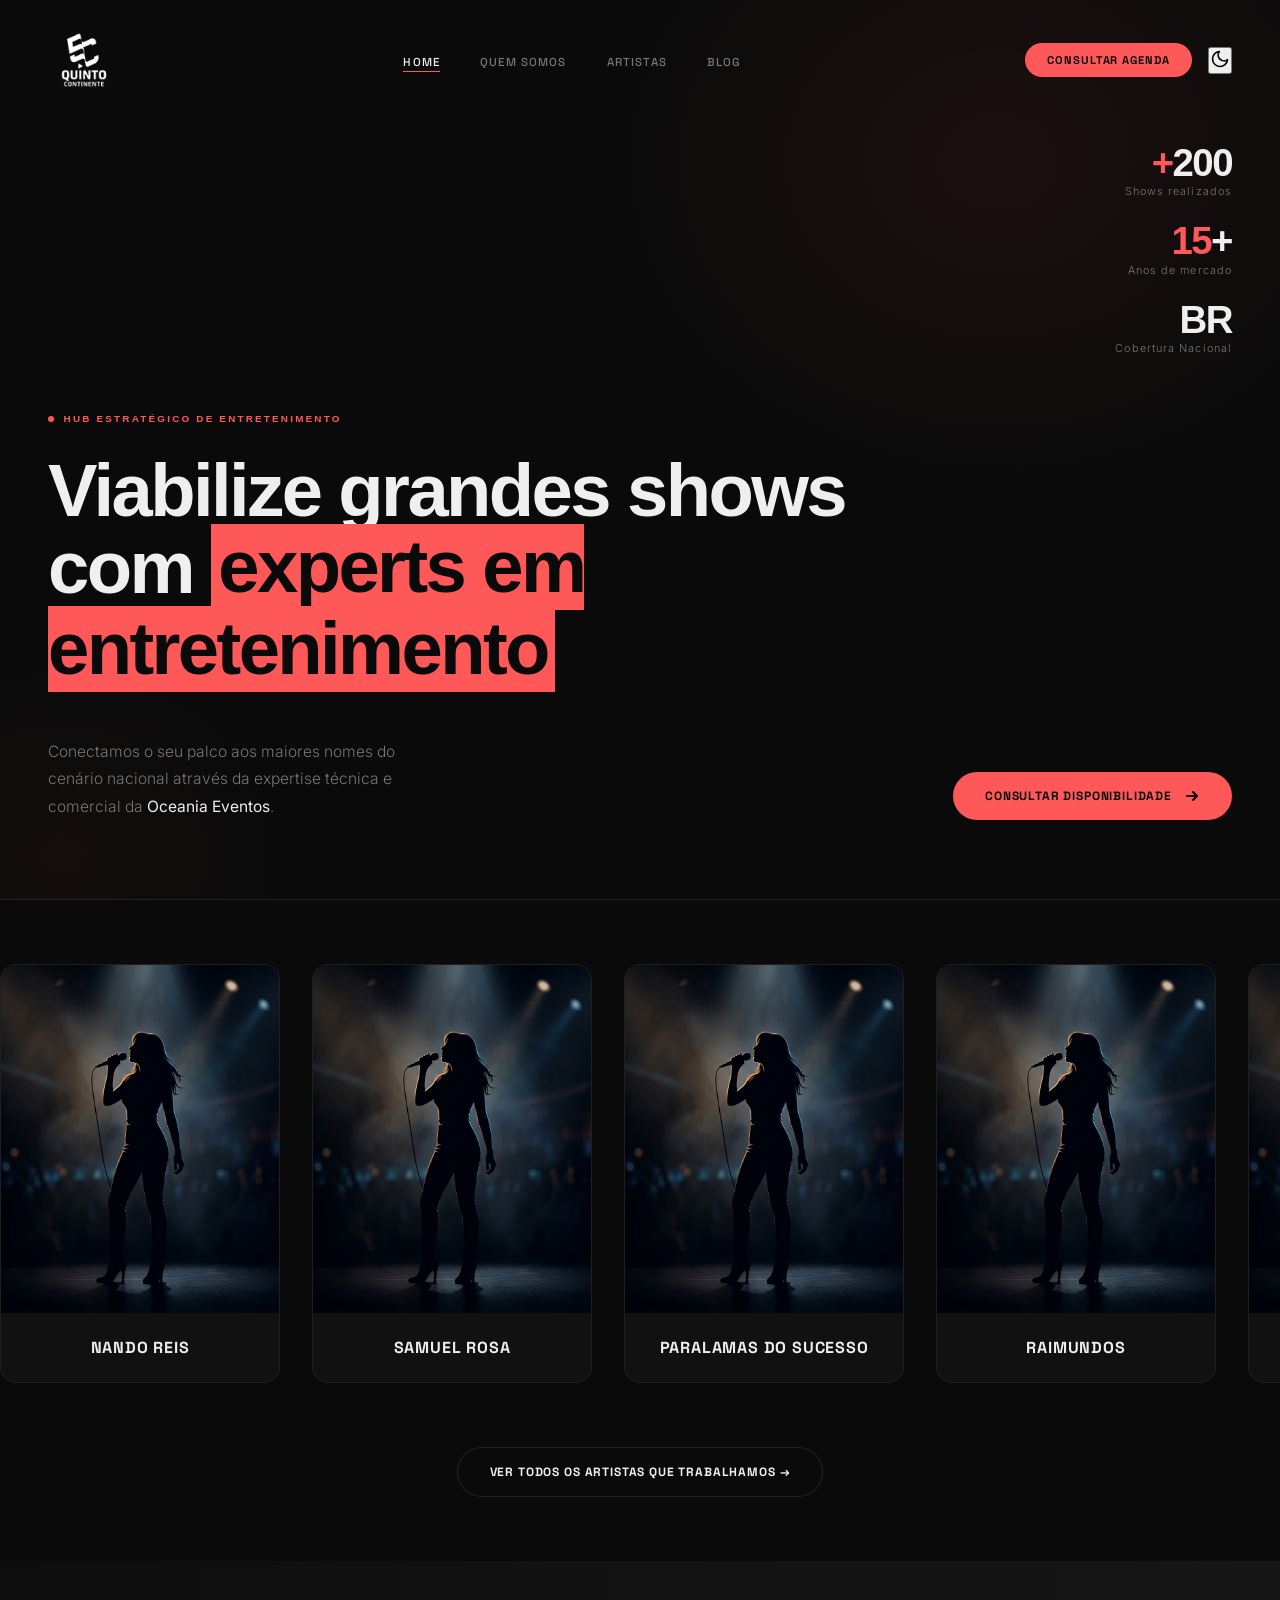
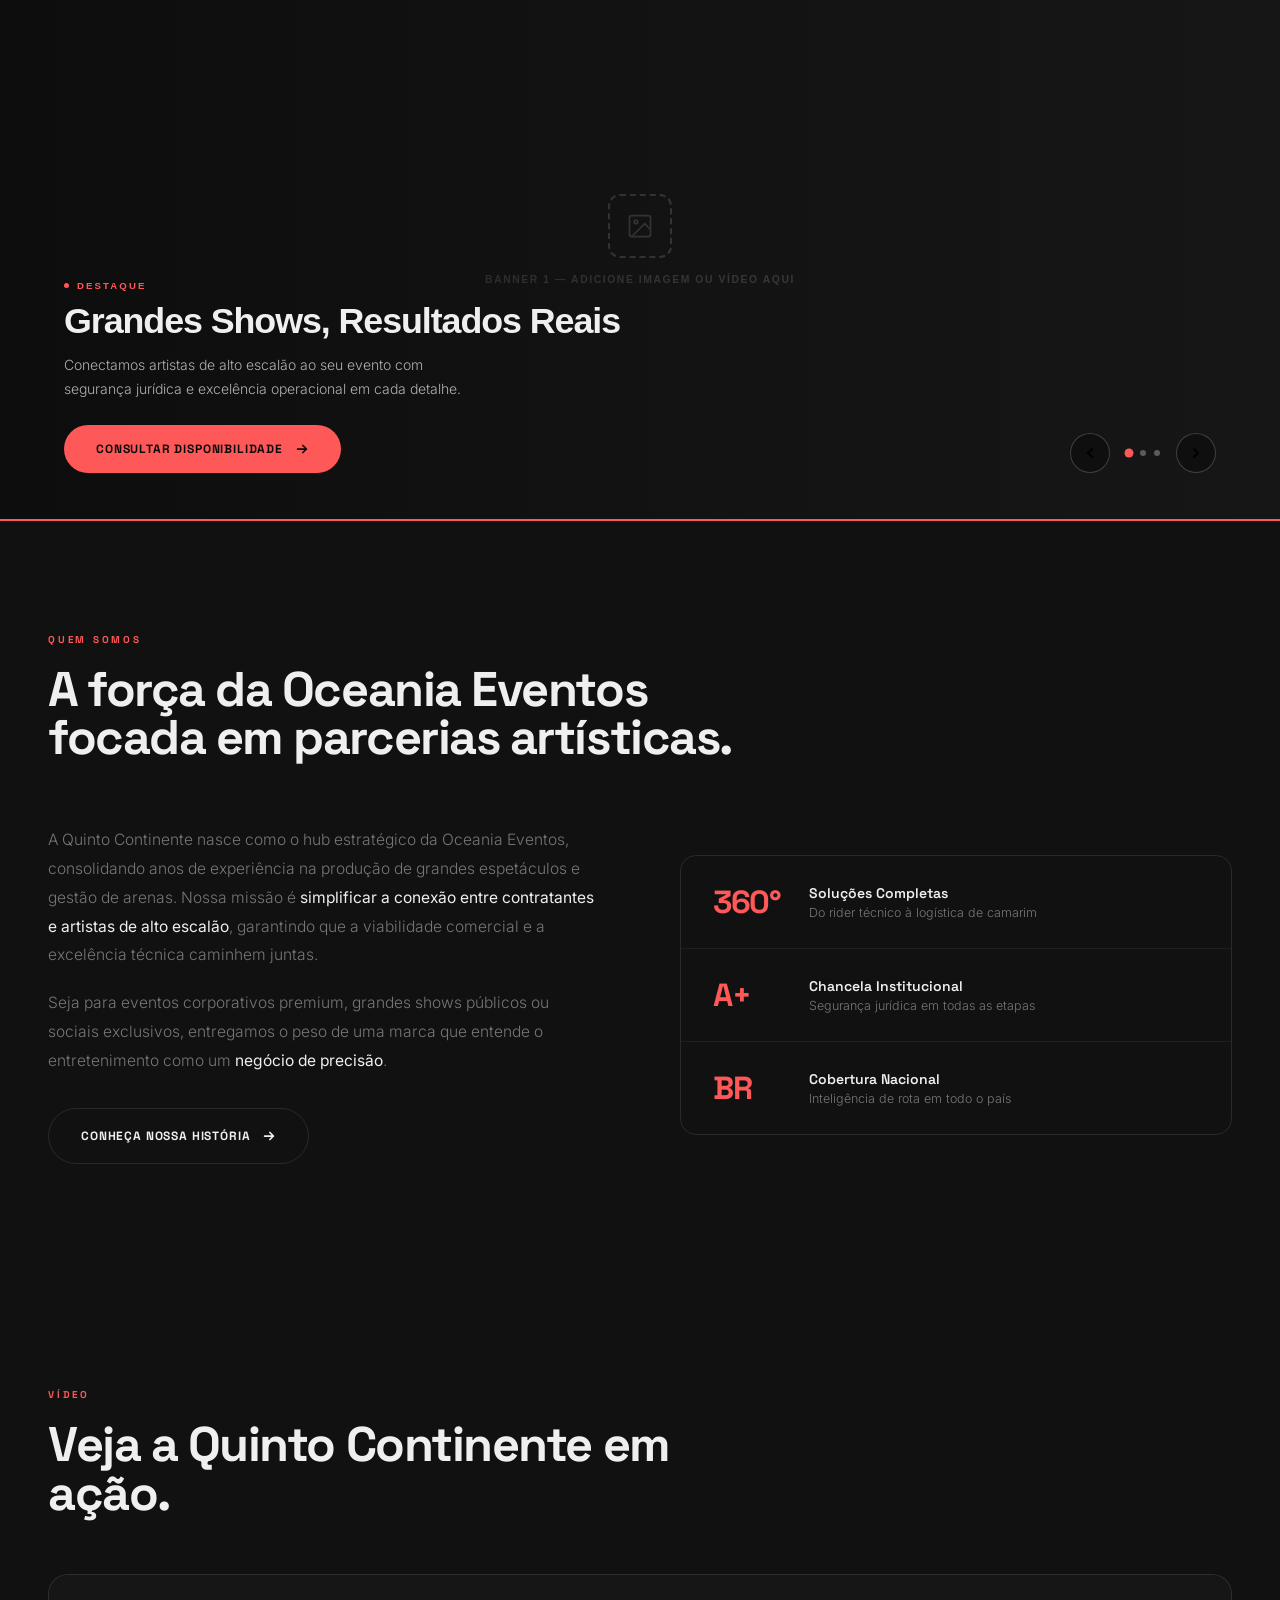
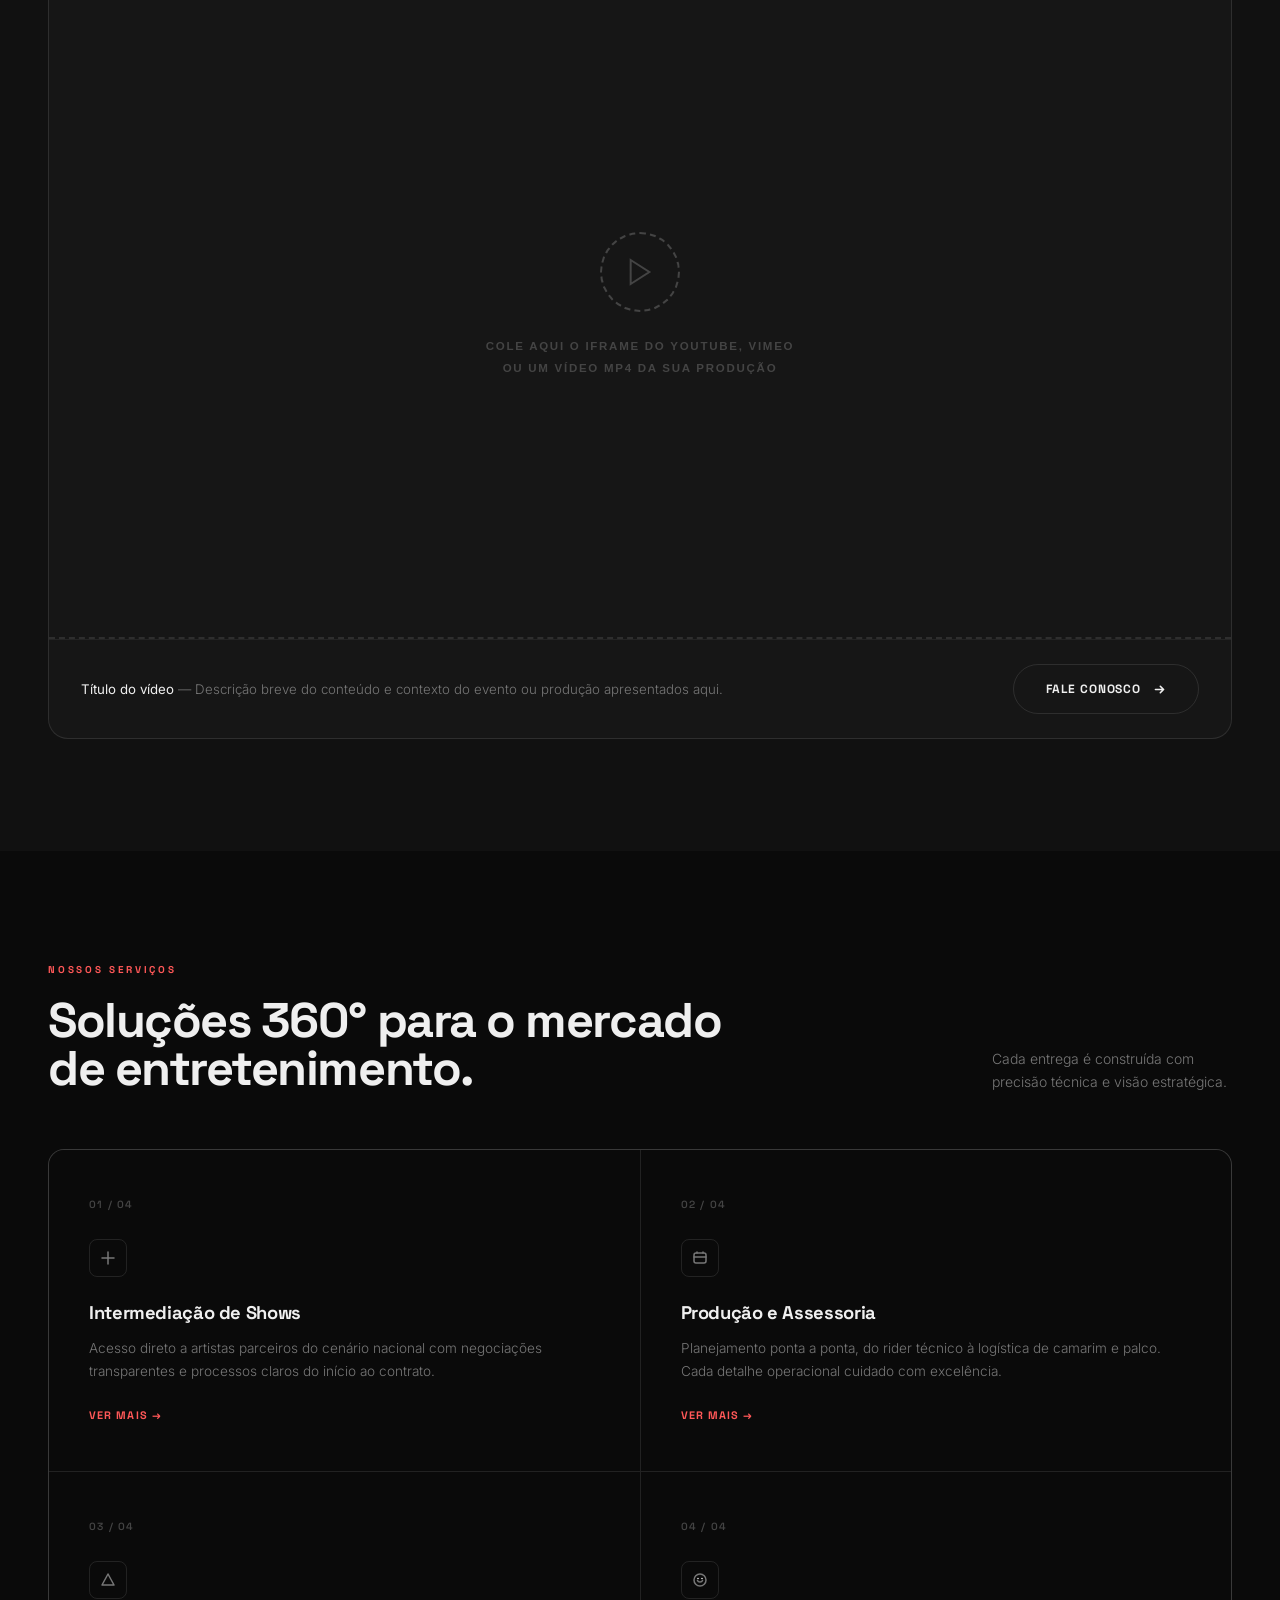
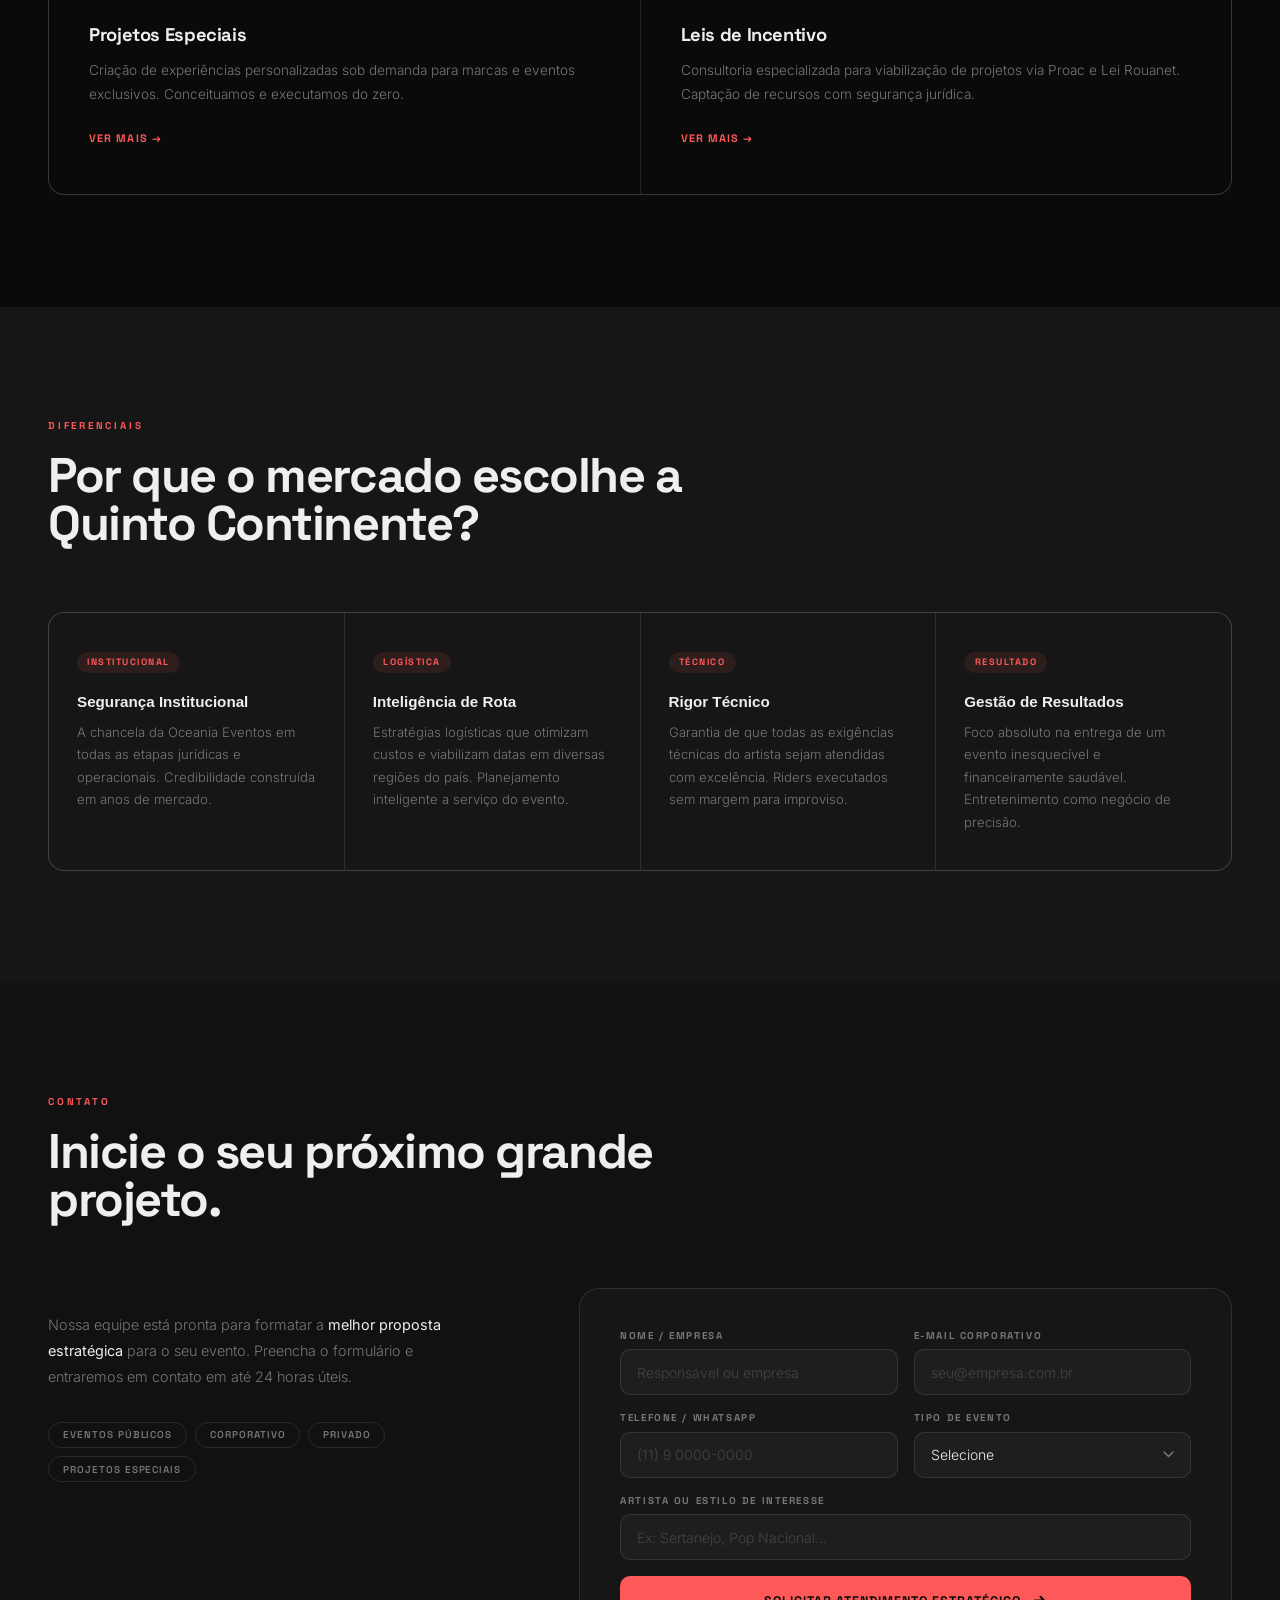
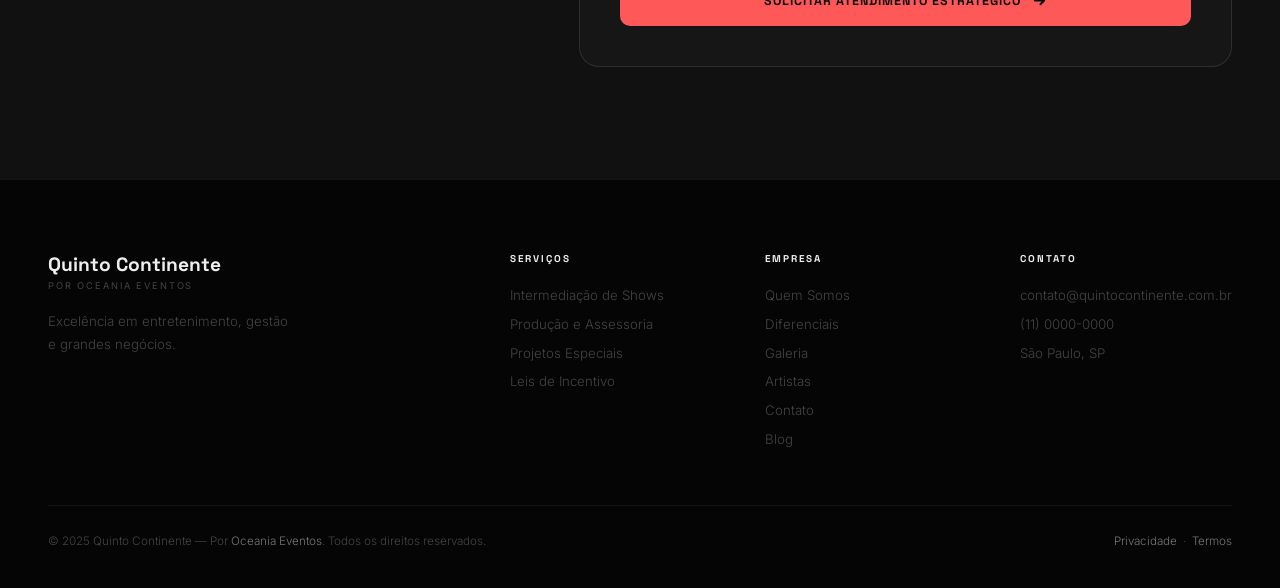
==== index.html @ 8ece3978 "Update index.html" ====
<!DOCTYPE html>
<html lang="pt-BR">
<head>
  <meta charset="UTF-8">
  <meta name="viewport" content="width=device-width, initial-scale=1.0">
  <title>Quinto Continente – Hub Estratégico de Entretenimento</title>
  <meta name="description" content="Conectamos grandes artistas ao seu palco com segurança operacional e expertise técnica da Oceania Eventos.">
  <link href="https://fonts.googleapis.com/css2?family=Space+Grotesk:wght@400;500;600;700;800&family=Inter:wght@300;400;500&display=swap" rel="stylesheet">
  <link rel="stylesheet" href="assets/css/style.css">
  <link rel="stylesheet" href="assets/css/media.css">
  <script>if(localStorage.getItem('qc_theme')==='light') document.documentElement.setAttribute('data-theme','light');</script>
</head>
<body>
  <nav id="nav">
    <a href="index.html" class="nav-logo">
      <img src="assets/images/logo.png" alt="Quinto Continente" onerror="this.style.display='none';this.insertAdjacentHTML('afterend','<span style=\'font-family:Space Grotesk,sans-serif;font-size:1.1rem;font-weight:800;color:var(--text)\'>Quinto Continente</span>')">
    </a>
    <ul class="nav-links">
      <li><a href="index.html" class="active">Home</a></li>
      <li><a href="sobre/index.html">Quem Somos</a></li>
      <li><a href="artistas/index.html">Artistas</a></li>
      <li><a href="https://blog.quintocontinente.com.br" target="_blank" rel="noopener">Blog</a></li>
    </ul>
    <div style="display:flex; align-items:center; gap:1rem;">
      <a href="#contato" class="nav-btn">Consultar Agenda</a>
      <button class="theme-toggle" aria-label="Alternar tema" id="themeToggle"><svg id="themeIcon" viewBox="0 0 24 24" width="20" height="20" stroke="currentColor" stroke-width="2" stroke-linecap="round" stroke-linejoin="round" fill="none"><path d="M21 12.79A9 9 0 1 1 11.21 3 7 7 0 0 0 21 12.79z"></path></svg></button>
      <button class="nav-hamburger" aria-label="Menu"><span></span><span></span><span></span></button>
    </div>
  </nav>
  <div class="nav-mobile">
    <a href="index.html" class="active">Home</a>
    <a href="sobre/index.html">Quem Somos</a>
    <a href="artistas/index.html">Artistas</a>
    <a href="https://blog.quintocontinente.com.br" target="_blank" rel="noopener">Blog</a>
    <a href="#contato" style="color:var(--accent)">Consultar Agenda</a>
  </div>

  <!-- HERO -->
  <section class="hero">
    <div class="hero-bg"></div>
    <div class="hero-floats">
      <div class="hero-float"><div class="hero-float-num"><b>+</b>200</div><div class="hero-float-label">Shows realizados</div></div>
      <div class="hero-float"><div class="hero-float-num"><b>15</b>+</div><div class="hero-float-label">Anos de mercado</div></div>
      <div class="hero-float"><div class="hero-float-num">BR</div><div class="hero-float-label">Cobertura Nacional</div></div>
    </div>
    <div class="hero-tag"><span class="hero-tag-dot"></span>Hub Estratégico de Entretenimento</div>
    <h1>Viabilize grandes shows com <span class="hl">experts em entretenimento</span></h1>
    <div class="hero-bottom">
      <p class="hero-sub">Conectamos o seu palco aos maiores nomes do cenário nacional através da expertise técnica e comercial da <strong>Oceania Eventos</strong>.</p>
      <div style="display:flex; gap:1rem; align-items:center; margin-top:2rem;">
        <a href="#contato" class="btn-main">Consultar disponibilidade <svg class="arr" width="16" height="16" viewBox="0 0 16 16" fill="none"><path d="M3 8h10M9 4l4 4-4 4" stroke="currentColor" stroke-width="2" stroke-linecap="round" stroke-linejoin="round"/></svg></a>
      </div>
    </div>
    <div class="hero-rule"></div>
  </section>

  <!-- ARTISTAS MARQUEE (Abaixo do Hero) -->
  <section class="artistas-marquee-section">
    <div class="marquee-container">
      <div class="marquee-track">
        <!-- List 1 -->
        <div class="artist-card">
          <div class="artist-img"><img src="assets/images/artist-placeholder.png" alt="Nando Reis" style="width:100%; height:100%; object-fit:cover;"></div>
          <div class="artist-info"><h3 class="artist-name">Nando Reis</h3></div>
        </div>
        <div class="artist-card">
          <div class="artist-img"><img src="assets/images/artist-placeholder.png" alt="Samuel Rosa" style="width:100%; height:100%; object-fit:cover;"></div>
          <div class="artist-info"><h3 class="artist-name">Samuel Rosa</h3></div>
        </div>
        <div class="artist-card">
          <div class="artist-img"><img src="assets/images/artist-placeholder.png" alt="Paralamas do Sucesso" style="width:100%; height:100%; object-fit:cover;"></div>
          <div class="artist-info"><h3 class="artist-name">Paralamas do Sucesso</h3></div>
        </div>
        <div class="artist-card">
          <div class="artist-img"><img src="assets/images/artist-placeholder.png" alt="Raimundos" style="width:100%; height:100%; object-fit:cover;"></div>
          <div class="artist-info"><h3 class="artist-name">Raimundos</h3></div>
        </div>
        <div class="artist-card">
          <div class="artist-img"><img src="assets/images/artist-placeholder.png" alt="CPM 22" style="width:100%; height:100%; object-fit:cover;"></div>
          <div class="artist-info"><h3 class="artist-name">CPM 22</h3></div>
        </div>
        <div class="artist-card">
          <div class="artist-img"><img src="assets/images/artist-placeholder.png" alt="Detonautas" style="width:100%; height:100%; object-fit:cover;"></div>
          <div class="artist-info"><h3 class="artist-name">Detonautas</h3></div>
        </div>
        <!-- List 2 (Duplicate for infinite) -->
        <div class="artist-card">
          <div class="artist-img"><img src="assets/images/artist-placeholder.png" alt="Nando Reis" style="width:100%; height:100%; object-fit:cover;"></div>
          <div class="artist-info"><h3 class="artist-name">Nando Reis</h3></div>
        </div>
        <div class="artist-card">
          <div class="artist-img"><img src="assets/images/artist-placeholder.png" alt="Samuel Rosa" style="width:100%; height:100%; object-fit:cover;"></div>
          <div class="artist-info"><h3 class="artist-name">Samuel Rosa</h3></div>
        </div>
        <div class="artist-card">
          <div class="artist-img"><img src="assets/images/artist-placeholder.png" alt="Paralamas do Sucesso" style="width:100%; height:100%; object-fit:cover;"></div>
          <div class="artist-info"><h3 class="artist-name">Paralamas do Sucesso</h3></div>
        </div>
      </div>
    </div>
    <div style="text-align:center; margin-top:4rem;">
      <a href="artistas/index.html" class="btn-outline">Ver todos os artistas que trabalhamos →</a>
    </div>
  </section>

  <!-- BANNER ROTATIVO -->
  <div class="banner-section">
    <div class="banner-slider" id="bannerSlider">
      <div class="banner-slide active">
        <div class="banner-ph"><div class="banner-ph-icon"><svg viewBox="0 0 24 24" stroke="currentColor" fill="none" stroke-width="1.5"><rect x="3" y="3" width="18" height="18" rx="2"/><circle cx="8.5" cy="8.5" r="1.5"/><path d="m21 15-5-5L5 21"/></svg></div><span>Banner 1 — Adicione imagem ou vídeo aqui</span></div>
        <div class="banner-overlay"></div>
        <div class="banner-content">
          <div class="banner-label"><span class="banner-label-dot"></span>Destaque</div>
          <div class="banner-title">Grandes Shows, Resultados Reais</div>
          <div class="banner-desc">Conectamos artistas de alto escalão ao seu evento com segurança jurídica e excelência operacional em cada detalhe.</div>
          <a href="#contato" class="btn-main">Consultar disponibilidade <svg class="arr" width="14" height="14" viewBox="0 0 16 16" fill="none"><path d="M3 8h10M9 4l4 4-4 4" stroke="currentColor" stroke-width="2" stroke-linecap="round" stroke-linejoin="round"/></svg></a>
        </div>
      </div>
      <div class="banner-slide">
        <div class="banner-ph"><div class="banner-ph-icon"><svg viewBox="0 0 24 24" stroke="currentColor" fill="none" stroke-width="1.5"><path d="m15 10 5 3-5 3V10z"/><rect x="2" y="7" width="13" height="10" rx="2"/></svg></div><span>Banner 2 — Adicione imagem ou vídeo aqui</span></div>
        <div class="banner-overlay"></div>
        <div class="banner-content">
          <div class="banner-label"><span class="banner-label-dot"></span>Serviços</div>
          <div class="banner-title">Produção Completa Ponta a Ponta</div>
          <div class="banner-desc">Do rider técnico à logística de camarim e palco — cada detalhe operacional cuidado com excelência e precisão.</div>
          <a href="servicos/index.html" class="btn-main">Ver nossos serviços <svg class="arr" width="14" height="14" viewBox="0 0 16 16" fill="none"><path d="M3 8h10M9 4l4 4-4 4" stroke="currentColor" stroke-width="2" stroke-linecap="round" stroke-linejoin="round"/></svg></a>
        </div>
      </div>
      <div class="banner-slide">
        <div class="banner-ph"><div class="banner-ph-icon"><svg viewBox="0 0 24 24" stroke="currentColor" fill="none" stroke-width="1.5"><polygon points="12,2 22,20 2,20"/></svg></div><span>Banner 3 — Adicione imagem ou vídeo aqui</span></div>
        <div class="banner-overlay"></div>
        <div class="banner-content">
          <div class="banner-label"><span class="banner-label-dot"></span>Projetos Especiais</div>
          <div class="banner-title">Experiências Personalizadas para Marcas</div>
          <div class="banner-desc">Criamos e executamos projetos exclusivos sob demanda — do conceito ao evento inesquecível, com total comprometimento.</div>
          <a href="servicos/index.html#especiais" class="btn-main">Saiba mais <svg class="arr" width="14" height="14" viewBox="0 0 16 16" fill="none"><path d="M3 8h10M9 4l4 4-4 4" stroke="currentColor" stroke-width="2" stroke-linecap="round" stroke-linejoin="round"/></svg></a>
        </div>
      </div>
      <div class="banner-progress" id="bannerProgress"></div>
      <div class="banner-controls">
        <button class="banner-btn" id="bannerPrev" aria-label="Anterior"><svg viewBox="0 0 16 16" stroke="currentColor" fill="none" stroke-width="2" stroke-linecap="round" stroke-linejoin="round"><path d="M10 4l-4 4 4 4"/></svg></button>
        <div class="banner-dots" id="bannerDots">
          <div class="banner-dot active" data-slide="0"></div>
          <div class="banner-dot" data-slide="1"></div>
          <div class="banner-dot" data-slide="2"></div>
        </div>
        <button class="banner-btn" id="bannerNext" aria-label="Próximo"><svg viewBox="0 0 16 16" stroke="currentColor" fill="none" stroke-width="2" stroke-linecap="round" stroke-linejoin="round"><path d="M6 4l4 4-4 4"/></svg></button>
      </div>
    </div>
  </div>

  <!-- SOBRE -->
  <section class="sobre" id="sobre">
    <div class="s-label reveal">Quem Somos</div>
    <h2 class="s-title reveal">A força da Oceania Eventos focada em parcerias artísticas.</h2>
    <div class="sobre-inner">
      <div class="sobre-body reveal">
        <p>A Quinto Continente nasce como o hub estratégico da Oceania Eventos, consolidando anos de experiência na produção de grandes espetáculos e gestão de arenas. Nossa missão é <strong>simplificar a conexão entre contratantes e artistas de alto escalão</strong>, garantindo que a viabilidade comercial e a excelência técnica caminhem juntas.</p>
        <p>Seja para eventos corporativos premium, grandes shows públicos ou sociais exclusivos, entregamos o peso de uma marca que entende o entretenimento como um <strong>negócio de precisão</strong>.</p>
        <a href="sobre/index.html" class="btn-outline" style="margin-top:2rem;display:inline-flex;align-items:center;gap:.75rem">Conheça nossa história <svg class="arr" width="14" height="14" viewBox="0 0 16 16" fill="none"><path d="M3 8h10M9 4l4 4-4 4" stroke="currentColor" stroke-width="2" stroke-linecap="round" stroke-linejoin="round"/></svg></a>
      </div>
      <div class="stat-box reveal d2">
        <div class="stat-row"><div class="stat-num">360°</div><div><div class="stat-title">Soluções Completas</div><div class="stat-sub">Do rider técnico à logística de camarim</div></div></div>
        <div class="stat-row"><div class="stat-num">A+</div><div><div class="stat-title">Chancela Institucional</div><div class="stat-sub">Segurança jurídica em todas as etapas</div></div></div>
        <div class="stat-row"><div class="stat-num">BR</div><div><div class="stat-title">Cobertura Nacional</div><div class="stat-sub">Inteligência de rota em todo o país</div></div></div>
      </div>
    </div>
  </section>

  <!-- VÍDEO DESTAQUE -->
  <section class="video-section" id="video">
    <div class="s-label reveal">Vídeo</div>
    <h2 class="s-title reveal">Veja a Quinto Continente em ação.</h2>
    <div class="video-wrap reveal d1">
      <div class="video-ph-large">
        <div class="video-ph-play"><svg viewBox="0 0 24 24" stroke="currentColor" fill="none" stroke-width="1.5"><polygon points="5,3 19,12 5,21"/></svg></div>
        <p>Cole aqui o iframe do YouTube, Vimeo<br>ou um vídeo MP4 da sua produção</p>
      </div>
      <div class="video-caption">
        <div class="video-caption-text"><strong>Título do vídeo</strong> — Descrição breve do conteúdo e contexto do evento ou produção apresentados aqui.</div>
        <a href="#contato" class="btn-outline" style="white-space:nowrap;flex-shrink:0;">Fale conosco <svg class="arr" width="13" height="13" viewBox="0 0 16 16" fill="none"><path d="M3 8h10M9 4l4 4-4 4" stroke="currentColor" stroke-width="2" stroke-linecap="round" stroke-linejoin="round"/></svg></a>
      </div>
    </div>
  </section>

  <!-- SERVIÇOS -->
  <section class="servicos" id="servicos">
    <div class="servicos-hd">
      <div><div class="s-label reveal">Nossos Serviços</div><h2 class="s-title reveal">Soluções 360° para o mercado de entretenimento.</h2></div>
      <p class="servicos-hd-note reveal">Cada entrega é construída com precisão técnica e visão estratégica.</p>
    </div>
    <div class="cards-wrap card-grid-2">
      <div class="card reveal"><div class="card-bar"></div><div class="card-idx">01 / 04</div><div class="card-icon"><svg viewBox="0 0 16 16" fill="none"><path d="M8 2v12M2 8h12" stroke-width="1.5" stroke-linecap="round"/></svg></div><h3 class="card-title">Intermediação de Shows</h3><p class="card-desc">Acesso direto a artistas parceiros do cenário nacional com negociações transparentes e processos claros do início ao contrato.</p><a href="servicos/index.html#intermediacao" class="card-link">Ver mais →</a></div>
      <div class="card reveal d1"><div class="card-bar"></div><div class="card-idx">02 / 04</div><div class="card-icon"><svg viewBox="0 0 16 16" fill="none"><rect x="2" y="3" width="12" height="10" rx="2" stroke-width="1.5"/><path d="M5 3V2M11 3V2M2 7h12" stroke-width="1.5" stroke-linecap="round"/></svg></div><h3 class="card-title">Produção e Assessoria</h3><p class="card-desc">Planejamento ponta a ponta, do rider técnico à logística de camarim e palco. Cada detalhe operacional cuidado com excelência.</p><a href="servicos/index.html#producao" class="card-link">Ver mais →</a></div>
      <div class="card reveal d2"><div class="card-bar"></div><div class="card-idx">03 / 04</div><div class="card-icon"><svg viewBox="0 0 16 16" fill="none"><polygon points="8,2 14,13 2,13" stroke-width="1.5" stroke-linejoin="round"/></svg></div><h3 class="card-title">Projetos Especiais</h3><p class="card-desc">Criação de experiências personalizadas sob demanda para marcas e eventos exclusivos. Conceituamos e executamos do zero.</p><a href="servicos/index.html#especiais" class="card-link">Ver mais →</a></div>
      <div class="card reveal d3"><div class="card-bar"></div><div class="card-idx">04 / 04</div><div class="card-icon"><svg viewBox="0 0 16 16" fill="none"><circle cx="8" cy="8" r="6" stroke-width="1.5"/><path d="M5.5 8.5S6 10 8 10s2.5-1.5 2.5-1.5" stroke-width="1.5" stroke-linecap="round"/><circle cx="6" cy="6.5" r=".8" fill="currentColor" stroke="none"/><circle cx="10" cy="6.5" r=".8" fill="currentColor" stroke="none"/></svg></div><h3 class="card-title">Leis de Incentivo</h3><p class="card-desc">Consultoria especializada para viabilização de projetos via Proac e Lei Rouanet. Captação de recursos com segurança jurídica.</p><a href="servicos/index.html#leis" class="card-link">Ver mais →</a></div>
    </div>
  </section>

  <!-- DIFERENCIAIS -->
  <section class="diferenciais" id="diferenciais">
    <div class="s-label reveal">Diferenciais</div>
    <h2 class="s-title reveal">Por que o mercado escolhe a Quinto Continente?</h2>
    <div class="cards-wrap card-grid-4" style="margin-top:4rem">
      <div class="dif reveal"><div class="dif-pill">Institucional</div><h4 class="dif-title">Segurança Institucional</h4><p class="dif-desc">A chancela da Oceania Eventos em todas as etapas jurídicas e operacionais. Credibilidade construída em anos de mercado.</p></div>
      <div class="dif reveal d1"><div class="dif-pill">Logística</div><h4 class="dif-title">Inteligência de Rota</h4><p class="dif-desc">Estratégias logísticas que otimizam custos e viabilizam datas em diversas regiões do país. Planejamento inteligente a serviço do evento.</p></div>
      <div class="dif reveal d2"><div class="dif-pill">Técnico</div><h4 class="dif-title">Rigor Técnico</h4><p class="dif-desc">Garantia de que todas as exigências técnicas do artista sejam atendidas com excelência. Riders executados sem margem para improviso.</p></div>
      <div class="dif reveal d3"><div class="dif-pill">Resultado</div><h4 class="dif-title">Gestão de Resultados</h4><p class="dif-desc">Foco absoluto na entrega de um evento inesquecível e financeiramente saudável. Entretenimento como negócio de precisão.</p></div>
    </div>
  </section>

  <!-- CONTATO -->
  <section class="contato" id="contato">
    <div class="s-label reveal">Contato</div>
    <h2 class="s-title reveal">Inicie o seu próximo grande projeto.</h2>
    <div class="contato-inner">
      <div class="contato-lft reveal">
        <p>Nossa equipe está pronta para formatar a <strong>melhor proposta estratégica</strong> para o seu evento. Preencha o formulário e entraremos em contato em até 24 horas úteis.</p>
        <div class="chips" style="margin-top:2rem"><span class="chip">Eventos Públicos</span><span class="chip">Corporativo</span><span class="chip">Privado</span><span class="chip">Projetos Especiais</span></div>
      </div>
      <div class="form-box reveal d2">
        <form data-form="contato">
          <div class="form-row">
            <div class="fg"><label class="fl" for="f-nome">Nome / Empresa</label><input class="fi" type="text" id="f-nome" placeholder="Responsável ou empresa" required></div>
            <div class="fg"><label class="fl" for="f-email">E-mail Corporativo</label><input class="fi" type="email" id="f-email" placeholder="seu@empresa.com.br" required></div>
          </div>
          <div class="form-row">
            <div class="fg"><label class="fl" for="f-tel">Telefone / WhatsApp</label><input class="fi" type="tel" id="f-tel" placeholder="(11) 9 0000-0000" required></div>
            <div class="fg"><label class="fl" for="f-tipo">Tipo de Evento</label><select class="fs" id="f-tipo" required><option value="" disabled selected>Selecione</option><option>Público</option><option>Privado</option><option>Corporativo</option></select></div>
          </div>
          <div class="fg"><label class="fl" for="f-artista">Artista ou Estilo de Interesse</label><input class="fi" type="text" id="f-artista" placeholder="Ex: Sertanejo, Pop Nacional…"></div>
          <button type="submit" class="btn-form">Solicitar Atendimento Estratégico <svg class="arr" width="15" height="15" viewBox="0 0 16 16" fill="none"><path d="M3 8h10M9 4l4 4-4 4" stroke="currentColor" stroke-width="2" stroke-linecap="round" stroke-linejoin="round"/></svg></button>
          <p class="form-ok"></p>
        </form>
      </div>
    </div>
  </section>

  <footer>
    <div class="footer-top">
      <div><div class="f-logo">Quinto Continente</div><div class="f-sub">Por Oceania Eventos</div><p class="f-desc">Excelência em entretenimento, gestão e grandes negócios.</p></div>
      <div><div class="f-col-title">Serviços</div><ul class="f-links"><li><a href="servicos/index.html#intermediacao">Intermediação de Shows</a></li><li><a href="servicos/index.html#producao">Produção e Assessoria</a></li><li><a href="servicos/index.html#especiais">Projetos Especiais</a></li><li><a href="servicos/index.html#leis">Leis de Incentivo</a></li></ul></div>
      <div><div class="f-col-title">Empresa</div><ul class="f-links"><li><a href="sobre/index.html">Quem Somos</a></li><li><a href="#diferenciais">Diferenciais</a></li><li><a href="galeria/index.html">Galeria</a></li><li><a href="artistas/index.html">Artistas</a></li><li><a href="#contato">Contato</a></li><li><a href="https://blog.quintocontinente.com.br" target="_blank" rel="noopener">Blog</a></li></ul></div>
      <div><div class="f-col-title">Contato</div><ul class="f-links"><li><a href="mailto:contato@quintocontinente.com.br">contato@quintocontinente.com.br</a></li><li><a href="tel:+5511000000000">(11) 0000-0000</a></li><li><a href="#">São Paulo, SP</a></li></ul></div>
    </div>
    <div class="footer-bot"><p>© 2025 Quinto Continente — Por <a href="#">Oceania Eventos</a>. Todos os direitos reservados.</p><p><a href="#">Privacidade</a> &nbsp;·&nbsp; <a href="#">Termos</a></p></div>
  </footer>
  <script src="assets/js/main.js"></script>
  <script src="assets/js/banner.js"></script>
</body>
</html>
---- assets/css/style.css ----
/* ============================================================
   QUINTO CONTINENTE — style.css
   Sistema de design centralizado
   ============================================================ */

*, *::before, *::after { box-sizing: border-box; margin: 0; padding: 0; }

:root {
  --accent:     #ff5858;
  --accent-dim: rgba(255,88,88,0.10);
  --bg:         #0A0A0A;
  --bg2:        #111111;
  --bg3:        #161616;
  --surface:    #1E1E1E;
  --line:       rgba(255,255,255,0.06);
  --line2:      rgba(255,255,255,0.10);
  --text:       #EFEFEF;
  --muted:      #444444;
  --muted2:     #777777;
  --radius-sm:  8px;
  --radius-md:  12px;
  --radius-lg:  16px;
  --radius-xl:  20px;
  --nav-h:      88px;
}

[data-theme="light"] {
  --bg:         #FFFFFF;
  --bg2:        #F9F9F9;
  --bg3:        #EFEFEF;
  --surface:    #FFFFFF;
  --line:       rgba(0,0,0,0.06);
  --line2:      rgba(0,0,0,0.12);
  --text:       #111111;
  --muted:      #888888;
  --muted2:     #555555;
  --accent-dim: rgba(255,88,88,0.12);
}

html { scroll-behavior: smooth; overflow-x: hidden; width: 100%; }

body {
  font-family: 'Inter', sans-serif;
  background: var(--bg);
  color: var(--text);
  overflow-x: hidden;
}

/* ── Scrollbar ─────────────────────────────────────────────── */
::-webkit-scrollbar { width: 4px; }
::-webkit-scrollbar-track { background: var(--bg); }
::-webkit-scrollbar-thumb { background: var(--muted); border-radius: 4px; }
::-webkit-scrollbar-thumb:hover { background: var(--muted2); }

/* ── Custom Cursor ─────────────────────────────────────────── */
/* Removido */

/* ── Navigation ────────────────────────────────────────────── */
nav {
  position: fixed; top: 0; left: 0; right: 0; z-index: 200;
  display: flex; align-items: center; justify-content: space-between;
  padding: 1.5rem 3rem;
  transition: background .3s, border-color .3s;
}
nav.scrolled {
  background: rgba(10,10,10,0.9);
  backdrop-filter: blur(20px);
  border-bottom: 1px solid var(--line2);
}
.nav-logo { text-decoration: none; display: flex; align-items: center; }
.nav-logo img { height: 72px; display: block; transition: height .3s; }
.nav-links {
  display: flex; align-items: center; gap: 2.5rem;
  list-style: none;
}
.nav-links a {
  font-family: 'Space Grotesk', sans-serif;
  font-size: 0.72rem; font-weight: 500;
  letter-spacing: 0.1em; text-transform: uppercase;
  color: var(--muted2); text-decoration: none;
  transition: color .25s;
}
.nav-links a:hover,
.nav-links a.active { color: var(--text); }
.nav-links a.active { border-bottom: 1px solid var(--accent); padding-bottom: 2px; }
.nav-btn {
  font-family: 'Space Grotesk', sans-serif;
  font-size: 0.7rem; font-weight: 700;
  letter-spacing: 0.08em; text-transform: uppercase;
  color: var(--bg); background: var(--accent);
  padding: 0.65rem 1.4rem; border-radius: 100px;
  text-decoration: none;
  transition: transform .2s, box-shadow .2s;
}
.nav-btn:hover { transform: translateY(-1px); box-shadow: 0 6px 20px rgba(255,88,88,0.3); }

  display: flex; align-items: center; justify-content: center;
  background: none; border: none; cursor: pointer; color: var(--text);
  padding: 8px; border-radius: 50%; transition: background .2s, color .2s;
}
.theme-toggle:hover { background: var(--bg3); color: var(--accent); }

/* Hamburger (mobile) */
.nav-hamburger {
  display: none; flex-direction: column; gap: 5px;
  background: none; border: none; cursor: pointer; padding: 4px;
}
.nav-hamburger span {
  display: block; width: 22px; height: 1.5px;
  background: var(--muted2); border-radius: 2px;
  transition: transform .3s, opacity .3s;
}
.nav-hamburger.open span:nth-child(1) { transform: translateY(6.5px) rotate(45deg); }
.nav-hamburger.open span:nth-child(2) { opacity: 0; }
.nav-hamburger.open span:nth-child(3) { transform: translateY(-6.5px) rotate(-45deg); }

/* Mobile menu */
.nav-mobile {
  display: none;
  position: fixed; inset: 0; z-index: 190;
  background: var(--bg);
  flex-direction: column; align-items: center; justify-content: center;
  gap: 2.5rem;
}
.nav-mobile.open { display: flex; }
.nav-mobile a {
  font-family: 'Space Grotesk', sans-serif;
  font-size: 2rem; font-weight: 800;
  letter-spacing: -0.02em; color: var(--text);
  text-decoration: none; transition: color .2s;
  text-align: center;
}
.nav-mobile a:hover { color: var(--accent); }

/* ── Page header (inner pages) ─────────────────────────────── */
.page-hero {
  padding: calc(var(--nav-h) + 4rem) 3rem 5rem;
  background: var(--bg2);
  border-bottom: 1px solid var(--line2);
}
.page-hero-label {
  font-family: 'Space Grotesk', sans-serif;
  font-size: 0.62rem; font-weight: 700;
  letter-spacing: 0.28em; text-transform: uppercase;
  color: var(--accent); margin-bottom: 1.2rem;
}
.page-hero h1 {
  font-family: 'Space Grotesk', sans-serif;
  font-size: clamp(2rem, 4vw, 3.8rem); font-weight: 800;
  line-height: 1.0; letter-spacing: -0.03em;
  color: var(--text); max-width: 720px;
  margin-bottom: 1.5rem;
}
.page-hero-sub {
  font-size: 1rem; font-weight: 300;
  line-height: 1.8; color: var(--muted2); max-width: 560px;
}
.page-hero-sub strong { color: var(--text); font-weight: 400; }

/* Breadcrumb */
.breadcrumb {
  display: flex; align-items: center; gap: 0.5rem;
  font-size: 0.75rem; color: var(--muted2);
  margin-bottom: 2.5rem;
}
.breadcrumb a { color: var(--muted2); text-decoration: none; transition: color .2s; }
.breadcrumb a:hover { color: var(--text); }
.breadcrumb span { color: var(--muted); }

/* ── Sections ──────────────────────────────────────────────── */
section { padding: 7rem 3rem; }

.s-label {
  font-family: 'Space Grotesk', sans-serif;
  font-size: 0.62rem; font-weight: 700;
  letter-spacing: 0.28em; text-transform: uppercase;
  color: var(--accent); margin-bottom: 1.2rem;
}
.s-title {
  font-family: 'Space Grotesk', sans-serif;
  font-size: clamp(2rem, 3.8vw, 3.4rem); font-weight: 800;
  line-height: 1.0; letter-spacing: -0.03em;
  color: var(--text); max-width: 700px;
}
.s-sub {
  font-size: 0.975rem; font-weight: 300;
  line-height: 1.8; color: var(--muted2);
  max-width: 600px; margin-top: 1.5rem;
}
.s-sub strong { color: var(--text); font-weight: 400; }

/* ── Buttons ───────────────────────────────────────────────── */
.btn-main {
  display: inline-flex; align-items: center; gap: 0.75rem;
  font-family: 'Space Grotesk', sans-serif;
  font-size: 0.75rem; font-weight: 700;
  letter-spacing: 0.07em; text-transform: uppercase;
  color: var(--bg); background: var(--accent);
  padding: 1rem 2rem; border-radius: 100px;
  text-decoration: none; border: none; cursor: pointer;
  transition: transform .25s, box-shadow .25s;
}
.btn-main:hover { transform: translateY(-3px); box-shadow: 0 12px 30px rgba(255,88,88,0.3); }
.btn-main .arr { transition: transform .2s; }
.btn-main:hover .arr { transform: translateX(5px); }

.btn-outline {
  display: inline-flex; align-items: center; gap: 0.75rem;
  font-family: 'Space Grotesk', sans-serif;
  font-size: 0.75rem; font-weight: 700;
  letter-spacing: 0.07em; text-transform: uppercase;
  color: var(--text); background: transparent;
  padding: 1rem 2rem; border-radius: 100px;
  text-decoration: none; border: 1px solid var(--line2); cursor: pointer;
  transition: border-color .25s, color .25s, transform .25s;
}
.btn-outline:hover { border-color: var(--accent); color: var(--accent); transform: translateY(-2px); }

/* ── Cards grid ────────────────────────────────────────────── */
.card-grid-2 { display: grid; grid-template-columns: repeat(2,1fr); gap: 1px; }
.card-grid-3 { display: grid; grid-template-columns: repeat(3,1fr); gap: 1px; }
.card-grid-4 { display: grid; grid-template-columns: repeat(4,1fr); gap: 1px; }

.cards-wrap {
  background: var(--line2);
  border: 1px solid var(--line2);
  border-radius: var(--radius-lg);
  overflow: hidden;
}

.card {
  background: var(--bg);
  padding: 3rem 2.5rem;
  position: relative; overflow: hidden;
  transition: background .3s;
}
.card:hover { background: var(--bg3); }
.card-bar {
  position: absolute; top: 0; left: 0;
  width: 0; height: 2px; background: var(--accent);
  transition: width .4s cubic-bezier(.4,0,.2,1);
}
.card:hover .card-bar { width: 100%; }
.card-idx {
  font-family: 'Space Grotesk', sans-serif; font-size: 0.65rem;
  font-weight: 600; letter-spacing: 0.12em; color: var(--muted);
  margin-bottom: 1.75rem;
}
.card-icon {
  width: 38px; height: 38px;
  border: 1px solid var(--line2); border-radius: var(--radius-sm);
  display: flex; align-items: center; justify-content: center;
  margin-bottom: 1.5rem;
  transition: border-color .3s, background .3s;
}
.card:hover .card-icon { border-color: var(--accent); background: var(--accent-dim); }
.card-icon svg { width: 16px; height: 16px; stroke: var(--muted2); transition: stroke .3s; }
.card:hover .card-icon svg { stroke: var(--accent); }
.card-title {
  font-family: 'Space Grotesk', sans-serif;
  font-size: 1.15rem; font-weight: 700;
  color: var(--text); margin-bottom: 0.8rem;
  letter-spacing: -0.02em;
}
.card-desc {
  font-size: 0.85rem; font-weight: 300;
  line-height: 1.75; color: var(--muted2);
}
.card-link {
  display: inline-flex; align-items: center; gap: 0.5rem;
  margin-top: 1.5rem;
  font-family: 'Space Grotesk', sans-serif;
  font-size: 0.68rem; font-weight: 700;
  letter-spacing: 0.1em; text-transform: uppercase;
  color: var(--accent); text-decoration: none;
  transition: gap .2s;
}
.card-link:hover { gap: 0.8rem; }

/* ── Stat rows ─────────────────────────────────────────────── */
.stat-box { border: 1px solid var(--line2); border-radius: var(--radius-lg); overflow: hidden; }
.stat-row {
  display: flex; align-items: center; gap: 1.5rem;
  padding: 1.75rem 2rem;
  border-bottom: 1px solid var(--line);
  transition: background .3s;
}
.stat-row:last-child { border-bottom: none; }
.stat-row:hover { background: var(--surface); }
.stat-num {
  font-family: 'Space Grotesk', sans-serif;
  font-size: 2rem; font-weight: 800;
  letter-spacing: -0.04em; color: var(--accent);
  min-width: 72px; line-height: 1;
}
.stat-title {
  font-family: 'Space Grotesk', sans-serif;
  font-size: 0.875rem; font-weight: 600; color: var(--text); margin-bottom: 0.2rem;
}
.stat-sub { font-size: 0.78rem; font-weight: 300; color: var(--muted2); }

/* ── Diferencial pill ──────────────────────────────────────── */
.dif-pill {
  display: inline-block;
  font-family: 'Space Grotesk', sans-serif; font-size: 0.58rem;
  font-weight: 700; letter-spacing: 0.16em; text-transform: uppercase;
  color: var(--accent); background: var(--accent-dim);
  padding: 0.28rem 0.65rem; border-radius: 100px;
  margin-bottom: 1.25rem;
}

/* ── Forms ─────────────────────────────────────────────────── */
.form-box {
  background: var(--bg3); border: 1px solid var(--line2);
  border-radius: var(--radius-xl); padding: 2.5rem;
}
.form-row { display: grid; grid-template-columns: 1fr 1fr; gap: 1rem; }
.fg { margin-bottom: 1rem; }
.fl {
  display: block;
  font-family: 'Space Grotesk', sans-serif; font-size: 0.62rem; font-weight: 700;
  letter-spacing: 0.16em; text-transform: uppercase;
  color: var(--muted2); margin-bottom: 0.45rem;
}
.fi, .ft, .fs {
  width: 100%; background: var(--surface);
  border: 1px solid var(--line2); border-radius: 10px;
  padding: 0.85rem 1rem;
  font-family: 'Inter', sans-serif; font-size: 0.875rem; font-weight: 300;
  color: var(--text); outline: none;
  transition: border-color .25s; -webkit-appearance: none;
}
.ft { resize: vertical; min-height: 120px; }
.fi::placeholder, .ft::placeholder { color: var(--muted); }
.fi:focus, .ft:focus, .fs:focus { border-color: var(--accent); }
.fs {
  background-image: url("data:image/svg+xml,%3Csvg xmlns='http://www.w3.org/2000/svg' width='11' height='7' viewBox='0 0 11 7'%3E%3Cpath d='M1 1l4.5 4.5L10 1' stroke='%23777' stroke-width='1.5' fill='none' stroke-linecap='round'/%3E%3C/svg%3E");
  background-repeat: no-repeat; background-position: right 1rem center;
}
.fs option { background: #1E1E1E; }
.btn-form {
  width: 100%;
  display: flex; align-items: center; justify-content: center; gap: 0.7rem;
  font-family: 'Space Grotesk', sans-serif; font-size: 0.78rem; font-weight: 700;
  letter-spacing: 0.08em; text-transform: uppercase;
  color: var(--bg); background: var(--accent);
  padding: 1.05rem 2rem; border-radius: 10px;
  border: none; cursor: pointer;
  transition: transform .2s, box-shadow .2s; margin-top: 0.5rem;
}
.btn-form:hover { transform: translateY(-2px); box-shadow: 0 8px 24px rgba(255,88,88,0.25); }
.btn-form .arr { transition: transform .2s; }
.btn-form:hover .arr { transform: translateX(4px); }
.form-ok {
  display: none; text-align: center; margin-top: 0.85rem;
  font-size: 0.78rem; color: var(--accent);
  font-family: 'Space Grotesk', sans-serif; letter-spacing: 0.05em;
}

/* ── Footer ────────────────────────────────────────────────── */
footer {
  background: #050505;
  border-top: 1px solid var(--line);
  padding: 4.5rem 3rem 2.5rem;
}
.footer-top {
  display: grid; grid-template-columns: 2fr 1fr 1fr 1fr; gap: 3rem;
  padding-bottom: 3rem; border-bottom: 1px solid var(--line); margin-bottom: 1.75rem;
}
.f-logo { font-family: 'Space Grotesk', sans-serif; font-size: 1.2rem; font-weight: 800; color: var(--text); margin-bottom: 0.2rem; }
.f-sub { font-size: 0.58rem; letter-spacing: 0.2em; text-transform: uppercase; color: var(--muted); margin-bottom: 1.2rem; }
.f-desc { font-size: 0.83rem; font-weight: 300; color: var(--muted); line-height: 1.7; max-width: 250px; margin-bottom: 1.5rem; }
.f-social { display: flex; gap: 0.5rem; }
.f-s {
  width: 32px; height: 32px; border: 1px solid var(--line2); border-radius: var(--radius-sm);
  display: flex; align-items: center; justify-content: center; text-decoration: none;
  transition: border-color .25s, background .25s;
}
.f-s:hover { border-color: var(--accent); background: var(--accent-dim); }
.f-s svg { width: 13px; height: 13px; fill: var(--muted2); }
.f-col-title {
  font-family: 'Space Grotesk', sans-serif; font-size: 0.62rem; font-weight: 700;
  letter-spacing: 0.2em; text-transform: uppercase; color: var(--text); margin-bottom: 1.2rem;
}
.f-links { list-style: none; }
.f-links li { margin-bottom: 0.55rem; }
.f-links a { font-size: 0.83rem; font-weight: 300; color: var(--muted); text-decoration: none; transition: color .2s; }
.f-links a:hover { color: var(--accent); }
.footer-bot { display: flex; align-items: center; justify-content: space-between; }
.footer-bot p { font-size: 0.73rem; font-weight: 300; color: var(--muted); }
.footer-bot a { color: var(--muted2); text-decoration: none; }
.footer-bot a:hover { color: var(--accent); }

/* ── Scroll reveal ─────────────────────────────────────────── */
.reveal { opacity: 0; transform: translateY(24px); transition: opacity .6s ease, transform .6s ease; }
.reveal.vis { opacity: 1; transform: none; }
.d1 { transition-delay: .1s; }
.d2 { transition-delay: .2s; }
.d3 { transition-delay: .3s; }
.d4 { transition-delay: .4s; }

/* ── Chips / tags ──────────────────────────────────────────── */
.chips { display: flex; gap: 0.5rem; flex-wrap: wrap; }
.chip {
  font-family: 'Space Grotesk', sans-serif; font-size: 0.62rem; font-weight: 600;
  letter-spacing: 0.1em; text-transform: uppercase;
  color: var(--muted2); border: 1px solid var(--line2);
  padding: 0.35rem 0.85rem; border-radius: 100px;
}

/* ── Divider ───────────────────────────────────────────────── */
.divider { height: 1px; background: var(--line2); margin: 0; }

/* ── Blog promo strip ──────────────────────────────────────── */
.blog-strip {
  background: var(--bg3); border: 1px solid var(--line2);
  border-radius: var(--radius-lg);
  padding: 2rem 2.5rem;
  display: flex; align-items: center; justify-content: space-between; gap: 2rem;
  flex-wrap: wrap;
}
.blog-strip-text { font-size: 0.9rem; font-weight: 300; color: var(--muted2); line-height: 1.6; }
.blog-strip-text strong { color: var(--text); font-weight: 500; }

/* ══ RESPONSIVE ════════════════════════════════════════════════ */
@media (max-width: 1080px) {
  .card-grid-4 { grid-template-columns: repeat(2,1fr); }
  .footer-top  { grid-template-columns: 1fr 1fr; }
}

@media (max-width: 768px) {
  .nav-logo img { height: 60px; }
  .nav-links, .nav-btn { display: none; }
  .nav-hamburger { display: flex; }
  nav, section, footer, .page-hero { padding-left: 1.5rem; padding-right: 1.5rem; }
  .card-grid-2, .card-grid-3, .card-grid-4 { grid-template-columns: 1fr; }
  .card { padding: 2.5rem 1.5rem; }
  .stat-row { padding: 1.25rem 1rem; flex-direction: column; align-items: flex-start; gap: .75rem; }
  .form-box { padding: 2rem 1.5rem; }
  .form-row { grid-template-columns: 1fr; }
  .footer-top { grid-template-columns: 1fr; gap: 2rem; }
  .footer-bot { flex-direction: column; gap: 0.5rem; text-align: center; }
  .blog-strip { flex-direction: column; align-items: flex-start; padding: 1.5rem; }
}

/* ── Artistas ──────────────────────────────────────────────── */
.artistas-marquee-section {
  padding: 4rem 0;
  background: var(--bg);
  overflow: hidden;
  position: relative;
}
.marquee-container {
  display: flex;
  gap: 2rem;
}
.marquee-track {
  display: flex;
  gap: 2rem;
  animation: marquee 60s linear infinite;
}
@keyframes marquee {
  0% { transform: translateX(0); }
  100% { transform: translateX(-50%); }
}

.artist-card {
  flex: 0 0 280px;
  background: var(--bg2);
  border-radius: var(--radius-lg);
  overflow: hidden;
  border: 1px solid var(--line);
  transition: transform 0.3s, border-color 0.3s;
}
.artist-card:hover {
  transform: translateY(-5px);
  border-color: var(--accent);
}
.artist-img {
  width: 100%;
  aspect-ratio: 4/5;
  background: var(--bg3);
  display: flex;
  align-items: center;
  justify-content: center;
  overflow: hidden;
}
.artist-img svg {
  width: 40px;
  height: 40px;
  color: var(--muted);
}
.artist-info {
  padding: 1.5rem;
  text-align: center;
}
.artist-name {
  font-family: 'Space Grotesk', sans-serif;
  font-size: 1rem;
  font-weight: 700;
  color: var(--text);
  text-transform: uppercase;
  letter-spacing: 0.05em;
}

/* Artists Page Grid */
.artists-page-section {
  padding: 4rem 2rem 8rem;
  max-width: 1400px;
  margin: 0 auto;
}
.search-container {
  margin-bottom: 4rem;
  position: relative;
}
.search-input {
  width: 100%;
  background: var(--bg2);
  border: 1px solid var(--line2);
  padding: 1.2rem 2rem;
  border-radius: var(--radius-md);
  color: var(--text);
  font-family: 'Inter', sans-serif;
  font-size: 1rem;
  transition: border-color 0.3s;
}
.search-input:focus {
  outline: none;
  border-color: var(--accent);
}
.artists-grid {
  display: grid;
  grid-template-columns: repeat(auto-fill, minmax(280px, 1fr));
  gap: 2.5rem;
}
@media (max-width: 768px) {
  .artists-grid {
    grid-template-columns: repeat(auto-fill, minmax(240px, 1fr));
    gap: 1.5rem;
  }
  .artist-card { flex: 0 0 240px; }
}
---- assets/css/media.css ----
/* ============================================================
   QUINTO CONTINENTE — media.css
   Banners rotativos + galeria de mídia + vídeo destaque
   ============================================================ */

/* ── Hero (inline styles migradas) ────────────────────────── */
.hero { min-height:100vh; padding:10rem 3rem 5rem; position:relative; overflow:hidden; display:flex; flex-direction:column; justify-content:flex-end; }
.hero-bg { position:absolute; inset:0; z-index:0; background: radial-gradient(ellipse 55% 65% at 78% 18%, rgba(255,88,88,0.08) 0%, transparent 55%), radial-gradient(ellipse 35% 45% at 5% 95%, rgba(255,88,88,0.04) 0%, transparent 50%), var(--bg); }
.hero-floats { position:absolute; top:9rem; right:3rem; z-index:1; display:flex; flex-direction:column; align-items:flex-end; gap:1.5rem; }
.hero-float { text-align:right; opacity:0; animation:fadeUp .6s both; }
.hero-float:nth-child(1){animation-delay:.5s} .hero-float:nth-child(2){animation-delay:.65s} .hero-float:nth-child(3){animation-delay:.8s}
.hero-float-num { font-family:'Syne',sans-serif; font-size:2.4rem; font-weight:800; letter-spacing:-0.04em; color:var(--text); line-height:1; }
.hero-float-num b { color:var(--accent); }
.hero-float-label { font-size:.68rem; font-weight:300; letter-spacing:.1em; color:var(--muted2); margin-top:2px; }
.hero-tag { display:inline-flex; align-items:center; gap:.6rem; font-family:'Syne',sans-serif; font-size:.62rem; font-weight:600; letter-spacing:.22em; text-transform:uppercase; color:var(--accent); margin-bottom:2rem; position:relative; z-index:1; opacity:0; animation:fadeUp .5s .1s both; }
.hero-tag-dot { width:6px; height:6px; background:var(--accent); border-radius:50%; animation:pulse 2s infinite; }
.hero h1 { font-family:'Syne',sans-serif; font-size:clamp(3rem,5.8vw,6rem); font-weight:800; line-height:.95; letter-spacing:-0.035em; color:var(--text); max-width:880px; margin-bottom:3rem; position:relative; z-index:1; opacity:0; animation:fadeUp .65s .25s both; }
.hero h1 .hl { color:var(--bg); background:var(--accent); padding:.02em .1em; display:inline; line-height:1.1; }
.hero-bottom { display:flex; align-items:flex-end; justify-content:space-between; gap:2rem; position:relative; z-index:1; opacity:0; animation:fadeUp .6s .45s both; }
.hero-sub { font-size:.975rem; font-weight:300; line-height:1.75; color:var(--muted2); max-width:400px; }
.hero-sub strong { color:var(--text); font-weight:400; }
.hero-rule { position:absolute; bottom:0; left:0; right:0; height:1px; background:var(--line2); }
@keyframes fadeUp { from{opacity:0;transform:translateY(22px)} to{opacity:1;transform:translateY(0)} }
@keyframes pulse  { 0%,100%{opacity:1;transform:scale(1)} 50%{opacity:.4;transform:scale(.55)} }
.sobre { background:var(--bg2); }
.sobre-inner { display:grid; grid-template-columns:1fr 1fr; gap:5rem; align-items:center; margin-top:4rem; }
.sobre-body { font-size:.975rem; font-weight:300; line-height:1.85; color:var(--muted2); }
.sobre-body p+p { margin-top:1.2rem; }
.sobre-body strong { color:var(--text); font-weight:400; }
.servicos { background:var(--bg); }
.servicos-hd { display:flex; justify-content:space-between; align-items:flex-end; margin-bottom:3.5rem; gap:2rem; flex-wrap:wrap; }
.servicos-hd-note { font-size:.875rem; font-weight:300; color:var(--muted2); max-width:240px; line-height:1.65; }
.diferenciais { background:var(--bg3); }
.dif { background:var(--bg3); padding:2.25rem 1.75rem; transition:background .3s; }
.dif:hover { background:var(--surface); }
.dif-title { font-family:'Syne',sans-serif; font-size:.95rem; font-weight:700; color:var(--text); margin-bottom:.7rem; }
.dif-desc  { font-size:.82rem; font-weight:300; line-height:1.72; color:var(--muted2); }
.contato { background:var(--bg2); }
.contato-inner { display:grid; grid-template-columns:1fr 1.5fr; gap:6rem; align-items:start; margin-top:4rem; }
.contato-lft p { font-size:.9rem; font-weight:300; line-height:1.8; color:var(--muted2); margin-top:1.5rem; }
.contato-lft strong { color:var(--text); font-weight:400; }

/* ── Banner Rotativo ─────────────────────────────────────── */
.banner-section {
  background: var(--bg);
  padding: 0;
  overflow: hidden;
}
.banner-slider {
  position: relative;
  width: 100%;
  height: 560px;
  overflow: hidden;
}
.banner-slide {
  position: absolute;
  inset: 0;
  opacity: 0;
  transition: opacity .9s ease, transform .9s ease;
  transform: scale(1.025);
}
.banner-slide.active {
  opacity: 1;
  transform: scale(1);
}
/* Mídia do banner (imagem ou vídeo) */
.banner-slide img,
.banner-slide video {
  width: 100%;
  height: 100%;
  object-fit: cover;
  display: block;
}
/* Placeholder visual */
.banner-ph {
  width: 100%; height: 100%;
  background: var(--bg3);
  display: flex; flex-direction: column;
  align-items: center; justify-content: center;
  gap: 1rem;
  border-bottom: 2px dashed var(--line2);
}
.banner-ph-icon {
  width: 64px; height: 64px;
  border: 2px dashed var(--muted);
  border-radius: var(--radius-md);
  display: flex; align-items: center; justify-content: center;
  color: var(--muted);
}
.banner-ph-icon svg { width: 28px; height: 28px; }
.banner-ph span {
  font-family: 'Syne', sans-serif;
  font-size: .65rem; font-weight: 600;
  letter-spacing: .15em; text-transform: uppercase;
  color: var(--muted);
}
/* Dim overlay sobre o banner */
.banner-overlay {
  position: absolute; inset: 0;
  background: linear-gradient(
    to right,
    rgba(10,10,10,.75) 0%,
    rgba(10,10,10,.25) 55%,
    transparent 100%
  );
  z-index: 1;
}
/* Conteúdo textual */
.banner-content {
  position: absolute;
  bottom: 0; left: 0; right: 0;
  padding: 3rem 4rem;
  z-index: 2;
}
.banner-label {
  display: inline-flex; align-items: center; gap: .5rem;
  font-family: 'Syne', sans-serif;
  font-size: .6rem; font-weight: 700;
  letter-spacing: .22em; text-transform: uppercase;
  color: var(--accent); margin-bottom: .75rem;
}
.banner-label-dot {
  width: 5px; height: 5px;
  background: var(--accent); border-radius: 50%;
  animation: pulse 2s infinite;
}
.banner-title {
  font-family: 'Syne', sans-serif;
  font-size: clamp(1.4rem, 2.8vw, 2.6rem); font-weight: 800;
  line-height: 1.05; letter-spacing: -.03em;
  color: var(--text); max-width: 560px;
  margin-bottom: .75rem;
}
.banner-desc {
  font-size: .875rem; font-weight: 300;
  line-height: 1.7; color: rgba(239,239,239,.72);
  max-width: 420px; margin-bottom: 1.5rem;
}
/* Controles */
.banner-controls {
  position: absolute;
  right: 4rem; bottom: 3rem;
  z-index: 3;
  display: flex; align-items: center; gap: 1rem;
}
.banner-btn {
  width: 40px; height: 40px;
  border: 1px solid rgba(255,255,255,.2);
  border-radius: 50%;
  background: rgba(10,10,10,.5);
  backdrop-filter: blur(12px);
  display: flex; align-items: center; justify-content: center;
  cursor: pointer;
  transition: border-color .25s, background .25s;
}
.banner-btn:hover {
  border-color: var(--accent);
  background: rgba(255,88,88,.18);
}
.banner-btn svg { width: 16px; height: 16px; }
.banner-dots { display: flex; gap: .5rem; align-items: center; }
.banner-dot {
  width: 6px; height: 6px;
  border-radius: 50%;
  background: rgba(255,255,255,.3);
  cursor: pointer;
  transition: background .3s, transform .3s;
}
.banner-dot.active {
  background: var(--accent);
  transform: scale(1.5);
}
/* Barra de progresso */
.banner-progress {
  position: absolute;
  bottom: 0; left: 0;
  height: 2px; background: var(--accent);
  width: 0;
  z-index: 3;
  pointer-events: none;
}

/* ── Galeria de Mídia ─────────────────────────────────────── */
.midia-section {
  background: var(--bg3);
  padding: 7rem 3rem;
}
.midia-grid {
  display: grid;
  grid-template-columns: repeat(3, 1fr);
  gap: 1px;
  margin-top: 3.5rem;
  background: var(--line2);
  border: 1px solid var(--line2);
  border-radius: var(--radius-lg);
  overflow: hidden;
}
.midia-item {
  position: relative;
  background: var(--bg);
  aspect-ratio: 4/3;
  overflow: hidden;
  cursor: pointer;
}
.midia-item.midia-large {
  grid-column: span 2;
  aspect-ratio: auto;
  min-height: 280px;
}
.midia-item img,
.midia-item video {
  width: 100%;
  height: 100%;
  object-fit: cover;
  display: block;
  transition: transform .5s ease;
}
.midia-item:hover img,
.midia-item:hover video { transform: scale(1.04); }
/* Placeholder da galeria */
.midia-ph {
  position: absolute; inset: 0;
  display: flex; flex-direction: column;
  align-items: center; justify-content: center;
  gap: .75rem;
  background: var(--surface);
  border: 2px dashed var(--line2);
  transition: border-color .3s, background .3s;
  color: var(--muted);
}
.midia-item:hover .midia-ph {
  border-color: rgba(255,88,88,.4);
  background: var(--bg3);
}
.midia-ph svg { width: 28px; height: 28px; }
.midia-ph span {
  font-family: 'Syne', sans-serif;
  font-size: .6rem; font-weight: 700;
  letter-spacing: .15em; text-transform: uppercase;
}
/* Overlay hover */
.midia-hover {
  position: absolute; inset: 0;
  background: linear-gradient(to top, rgba(10,10,10,.85) 0%, transparent 60%);
  opacity: 0;
  transition: opacity .35s;
  z-index: 1;
  display: flex; align-items: flex-end;
  padding: 1.25rem 1.5rem;
}
.midia-item:hover .midia-hover { opacity: 1; }
.midia-hover-label {
  font-family: 'Syne', sans-serif;
  font-size: .65rem; font-weight: 700;
  letter-spacing: .15em; text-transform: uppercase;
  color: var(--text);
}
/* Ícone de play (vídeos) */
.midia-play-icon {
  position: absolute;
  top: 50%; left: 50%;
  transform: translate(-50%, -50%);
  width: 52px; height: 52px;
  background: rgba(255,88,88,.88);
  border-radius: 50%;
  display: flex; align-items: center; justify-content: center;
  z-index: 2;
  transition: transform .25s, background .25s;
}
.midia-item:hover .midia-play-icon {
  transform: translate(-50%, -50%) scale(1.1);
  background: var(--accent);
}
.midia-play-icon svg { width: 18px; height: 18px; margin-left: 3px; }

/* ── Seção de Vídeo Destaque ─────────────────────────────── */
.video-section {
  background: var(--bg2);
  padding: 7rem 3rem;
}
.video-wrap {
  margin-top: 3.5rem;
  border-radius: var(--radius-xl);
  overflow: hidden;
  border: 1px solid var(--line2);
  background: var(--bg3);
}
/* Placeholder quando não há vídeo */
.video-ph-large {
  width: 100%;
  aspect-ratio: 16/9;
  min-height: 340px;
  display: flex; flex-direction: column;
  align-items: center; justify-content: center;
  gap: 1.5rem;
  background: var(--bg3);
  border-bottom: 2px dashed var(--line2);
}
.video-ph-play {
  width: 80px; height: 80px;
  border: 2px dashed var(--muted);
  border-radius: 50%;
  display: flex; align-items: center; justify-content: center;
  color: var(--muted);
}
.video-ph-play svg { width: 32px; height: 32px; }
.video-ph-large p {
  font-family: 'Syne', sans-serif;
  font-size: .72rem; font-weight: 700;
  letter-spacing: .15em; text-transform: uppercase;
  color: var(--muted); text-align: center;
  max-width: 320px; line-height: 1.9;
}
/* Vídeo real */
.video-wrap iframe,
.video-wrap video {
  width: 100%;
  aspect-ratio: 16/9;
  display: block;
  border: none;
}
/* Legenda abaixo do vídeo */
.video-caption {
  padding: 1.5rem 2rem;
  display: flex; align-items: center;
  justify-content: space-between; gap: 1rem;
  border-top: 1px solid var(--line);
}
.video-caption-text {
  font-size: .83rem; font-weight: 300;
  line-height: 1.6; color: var(--muted2);
}
.video-caption-text strong { color: var(--text); font-weight: 400; }

/* ══ RESPONSIVE ════════════════════════════════════════════ */
@media (max-width: 1080px) {
  .hero-floats { display: none; }
  .sobre-inner { grid-template-columns: 1fr; gap: 3rem; }
  .contato-inner { grid-template-columns: 1fr; gap: 3rem; }
  .midia-grid { grid-template-columns: repeat(2, 1fr); }
  .midia-item.midia-large { grid-column: span 2; }
  .banner-controls { right: 2rem; bottom: 2rem; }
  .banner-content { padding: 2rem; }
}
@media (max-width: 768px) {
  .hero { padding: 8rem 1.5rem 4rem; justify-content: center; min-height: auto; }
  .hero h1 { font-size: clamp(1.8rem, 8.5vw, 2.8rem); }
  .hero-bottom { flex-direction: column; align-items: flex-start; }
  .dif { padding: 1.5rem 1.25rem; }
  .banner-slider { height: 500px; }
  .banner-btn { display: none; }
  .banner-controls { right: 0; left: 0; bottom: 1.5rem; justify-content: center; width: 100%; }
  .banner-content { padding: 1.5rem 1.5rem 3.5rem; }
  .midia-section, .video-section { padding-left: 1.5rem; padding-right: 1.5rem; }
  .midia-grid { grid-template-columns: 1fr; }
  .midia-item.midia-large { grid-column: auto; min-height: 220px; }
  .video-caption { flex-direction: column; align-items: flex-start; }
}
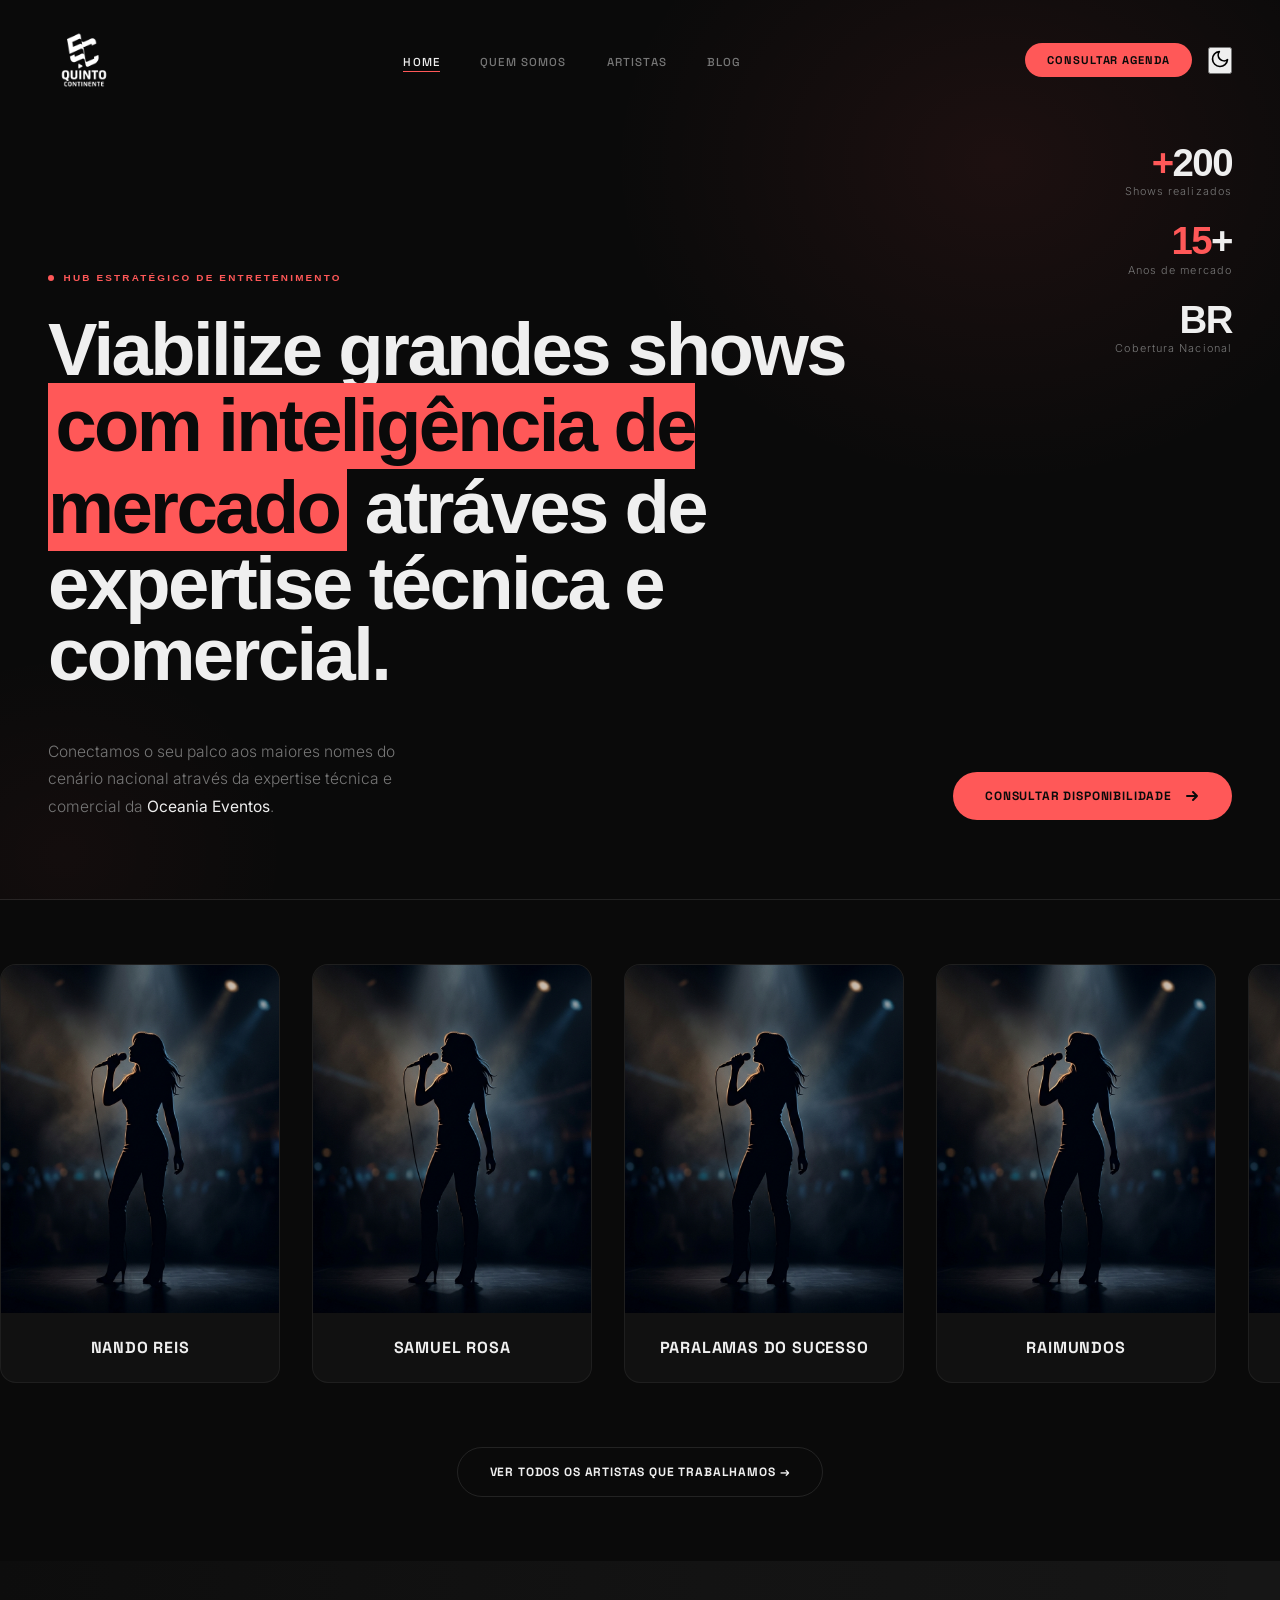
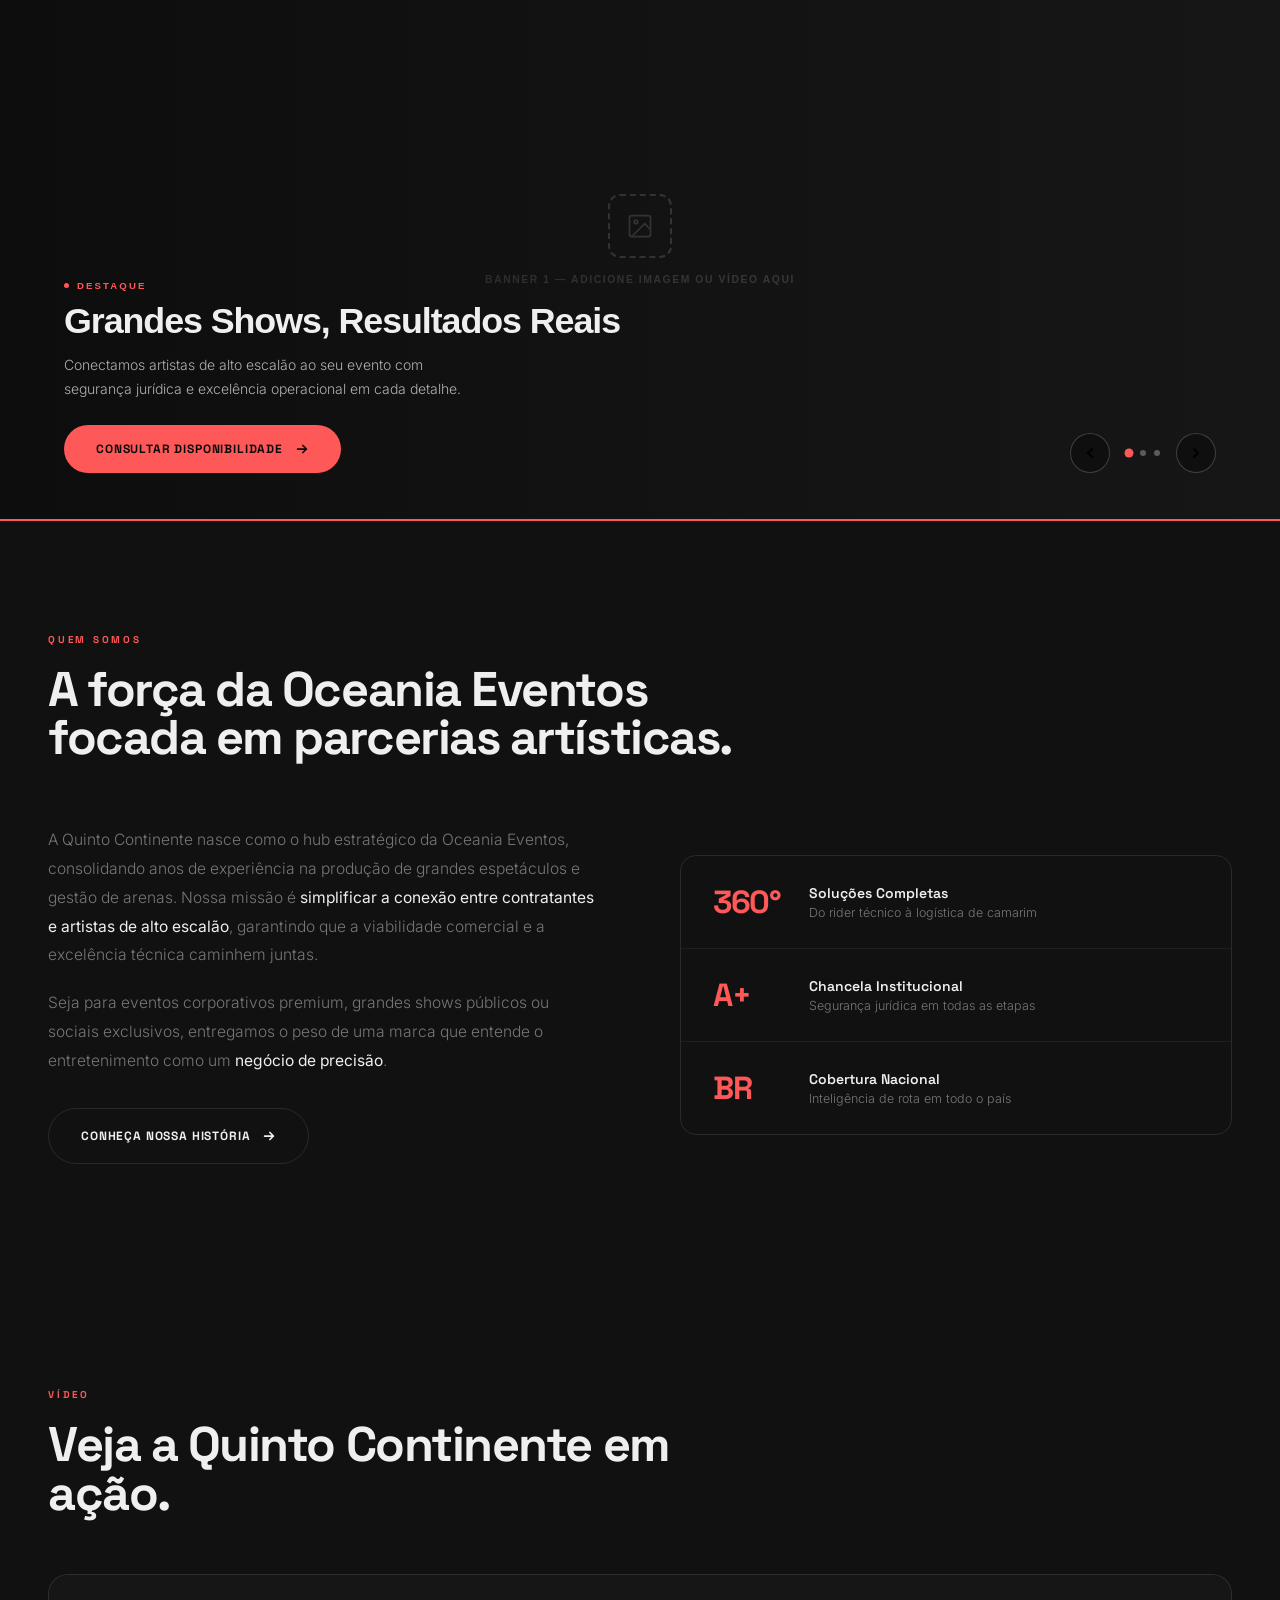
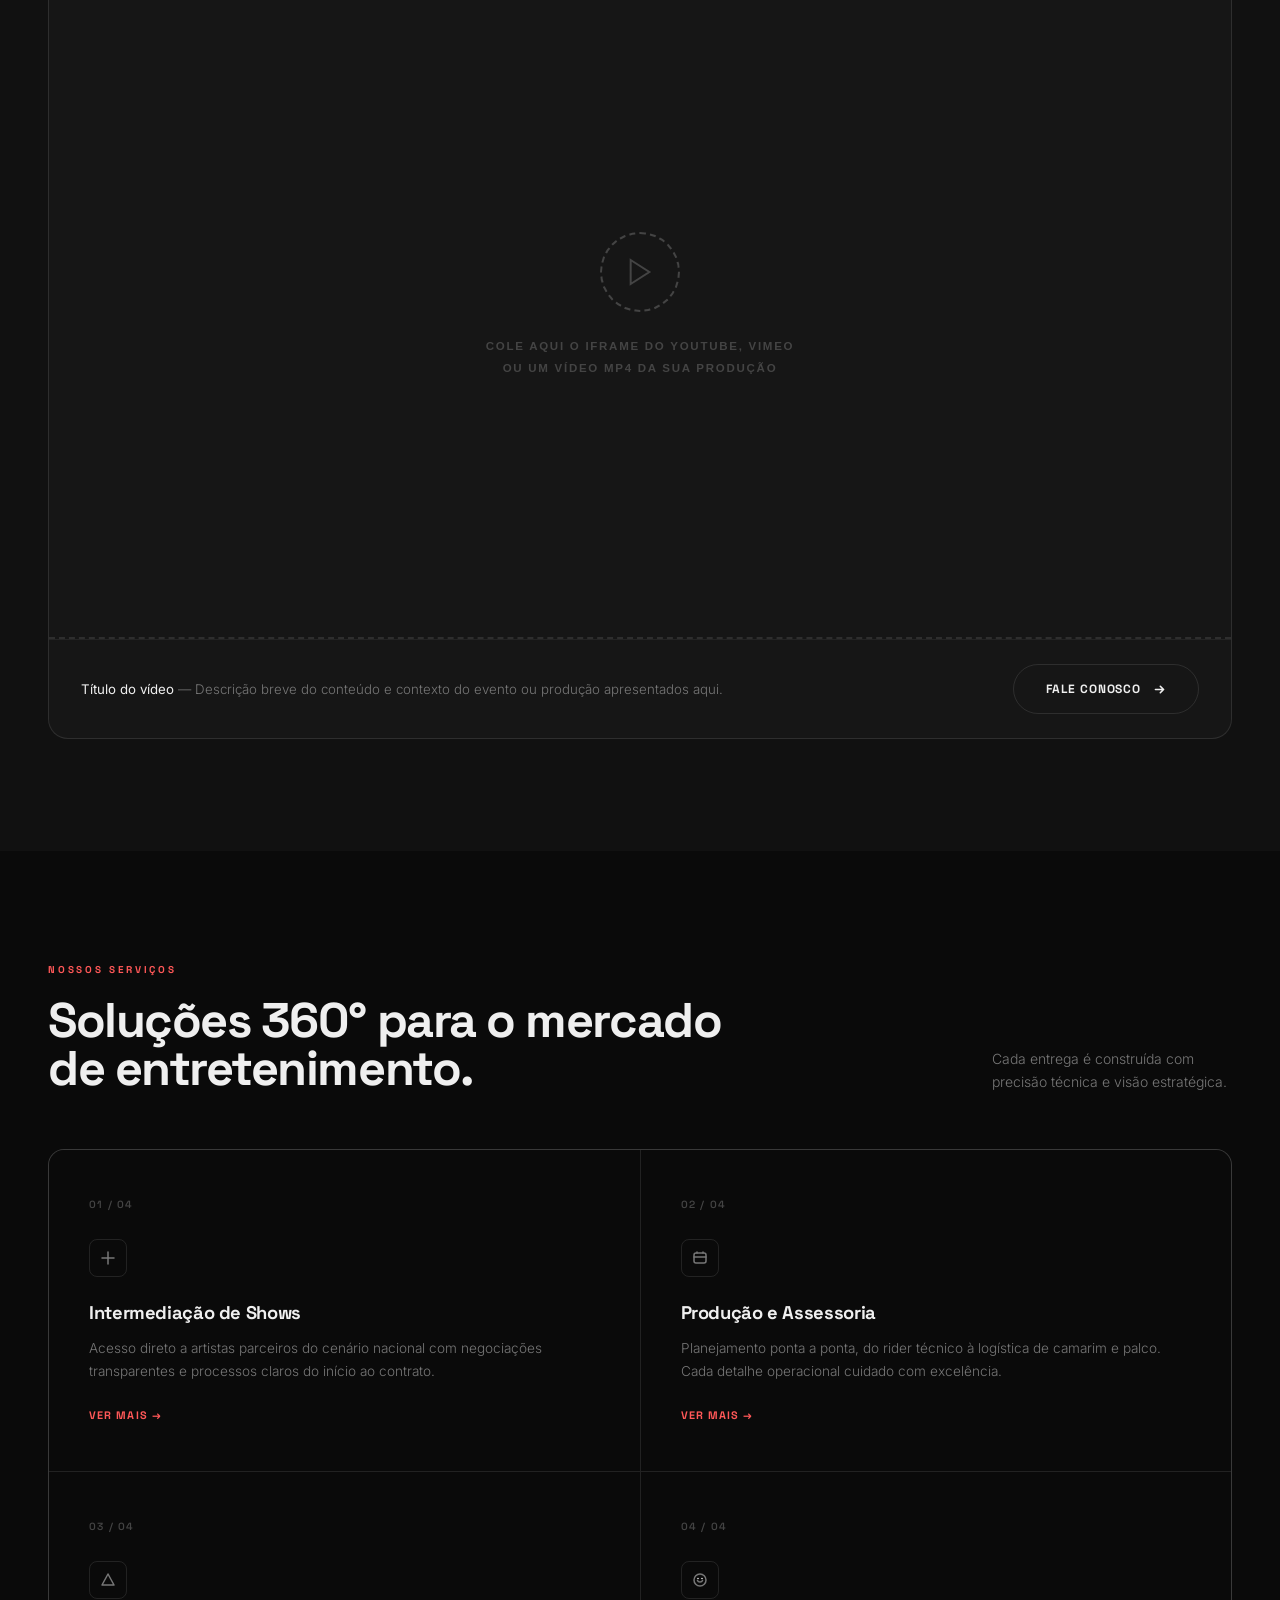
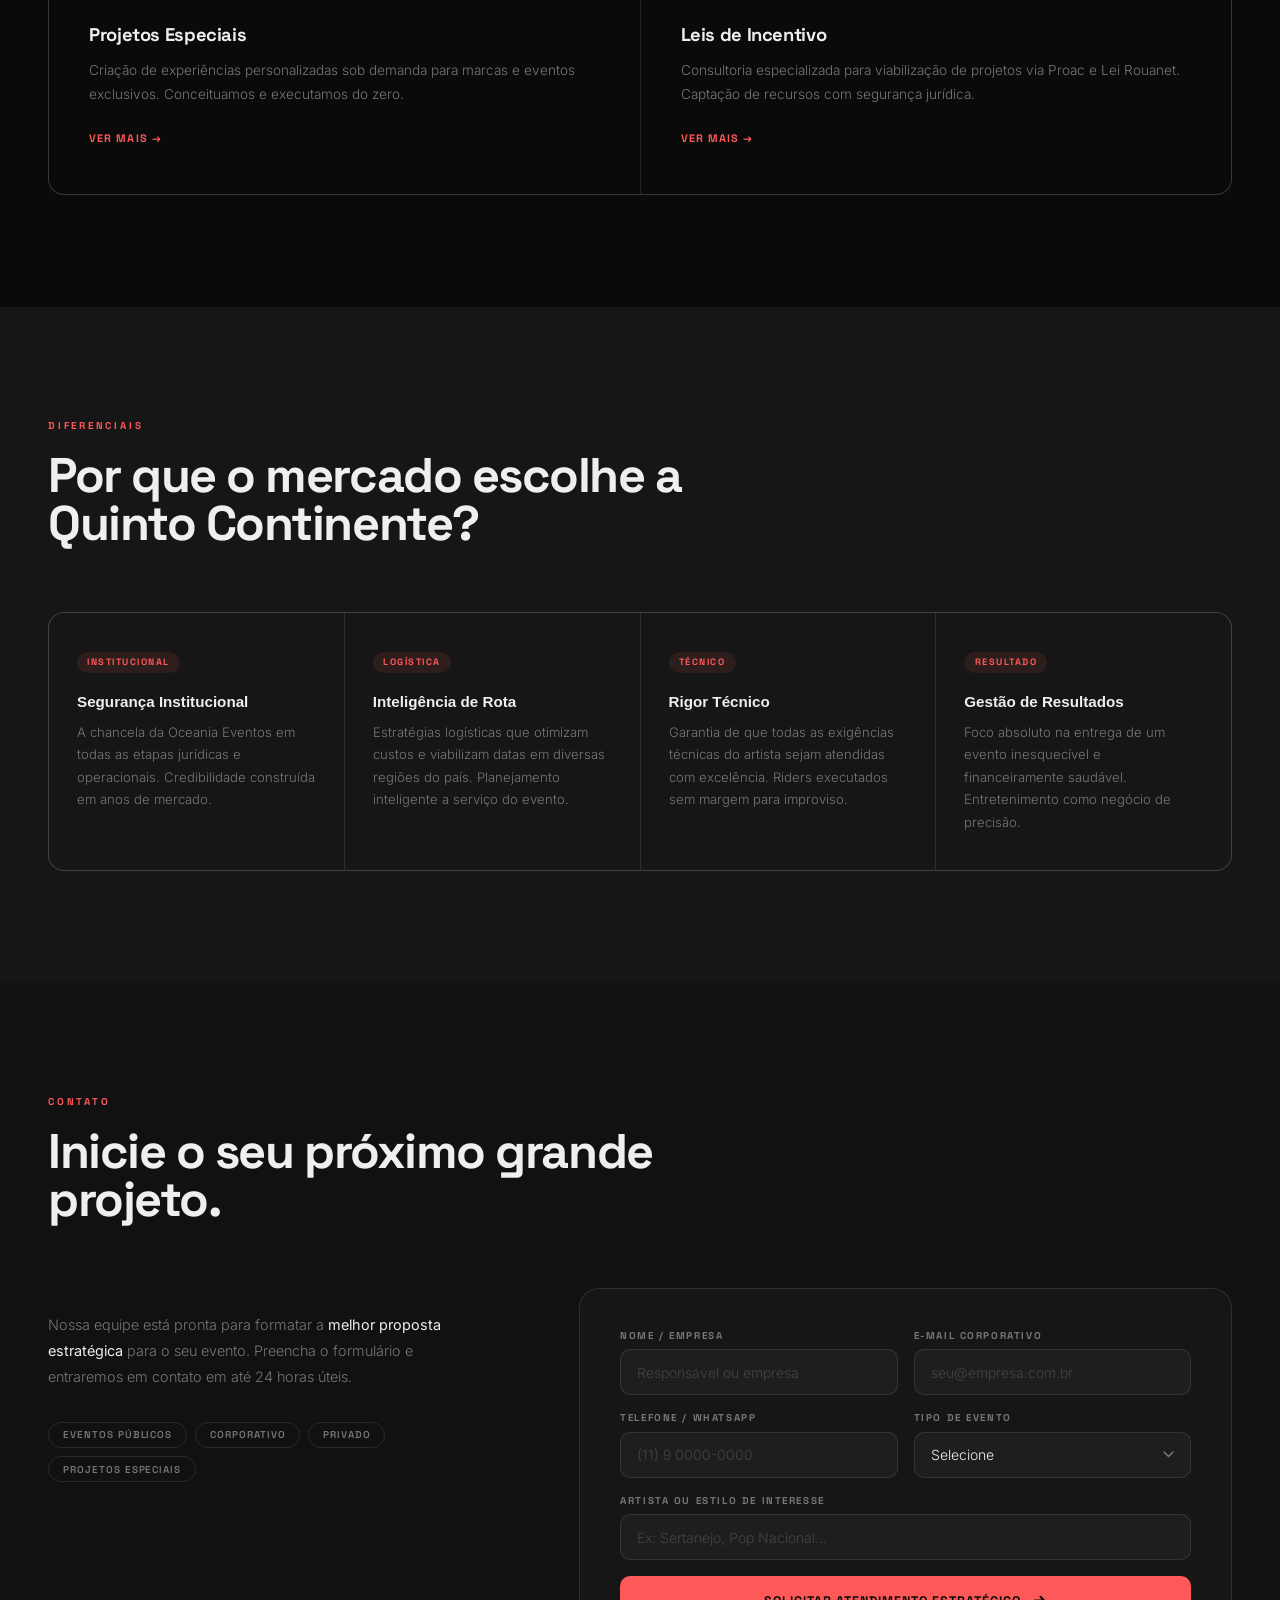
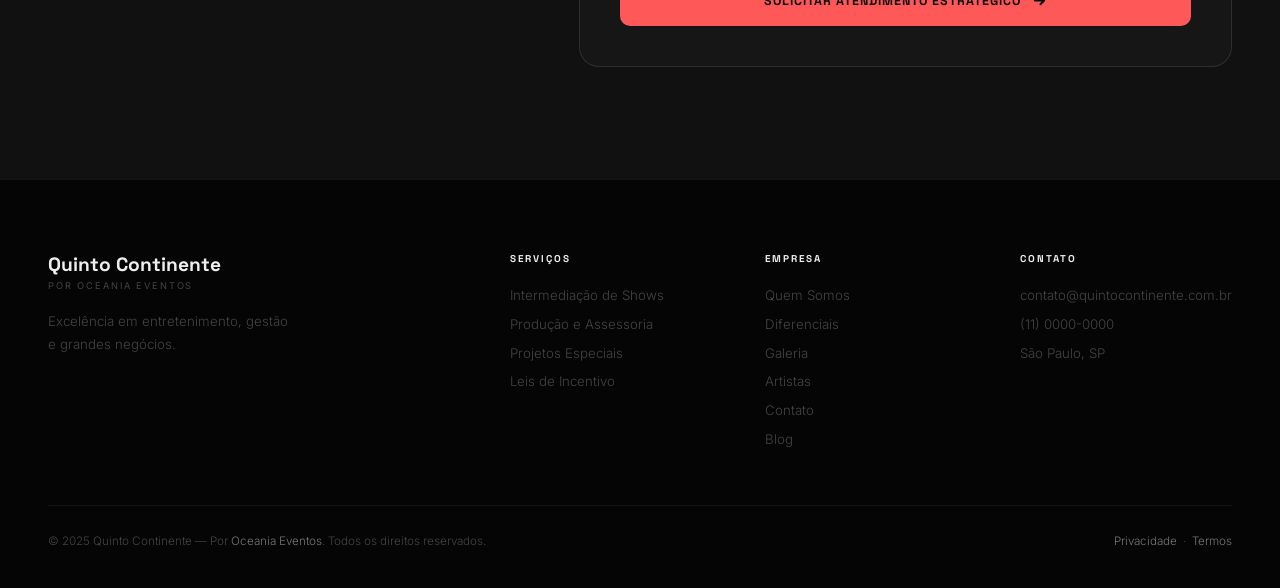
==== commit 0239c264: "feat(quem-somos): reformulacao completa da pagina sobre" ====
--- a/index.html
+++ b/index.html
@@ -1,19 +1,25 @@
 <!DOCTYPE html>
 <html lang="pt-BR">
+
 <head>
   <meta charset="UTF-8">
   <meta name="viewport" content="width=device-width, initial-scale=1.0">
   <title>Quinto Continente – Hub Estratégico de Entretenimento</title>
-  <meta name="description" content="Conectamos grandes artistas ao seu palco com segurança operacional e expertise técnica da Oceania Eventos.">
-  <link href="https://fonts.googleapis.com/css2?family=Space+Grotesk:wght@400;500;600;700;800&family=Inter:wght@300;400;500&display=swap" rel="stylesheet">
+  <meta name="description"
+    content="Conectamos grandes artistas ao seu palco com segurança operacional e expertise técnica da Oceania Eventos.">
+  <link
+    href="https://fonts.googleapis.com/css2?family=Space+Grotesk:wght@400;500;600;700;800&family=Inter:wght@300;400;500&display=swap"
+    rel="stylesheet">
   <link rel="stylesheet" href="assets/css/style.css">
   <link rel="stylesheet" href="assets/css/media.css">
-  <script>if(localStorage.getItem('qc_theme')==='light') document.documentElement.setAttribute('data-theme','light');</script>
+  <script>if (localStorage.getItem('qc_theme') === 'light') document.documentElement.setAttribute('data-theme', 'light');</script>
 </head>
+
 <body>
   <nav id="nav">
     <a href="index.html" class="nav-logo">
-      <img src="assets/images/logo.png" alt="Quinto Continente" onerror="this.style.display='none';this.insertAdjacentHTML('afterend','<span style=\'font-family:Space Grotesk,sans-serif;font-size:1.1rem;font-weight:800;color:var(--text)\'>Quinto Continente</span>')">
+      <img src="assets/images/logo.png" alt="Quinto Continente"
+        onerror="this.style.display='none';this.insertAdjacentHTML('afterend','<span style=\'font-family:Space Grotesk,sans-serif;font-size:1.1rem;font-weight:800;color:var(--text)\'>Quinto Continente</span>')">
     </a>
     <ul class="nav-links">
       <li><a href="index.html" class="active">Home</a></li>
@@ -23,7 +29,11 @@
     </ul>
     <div style="display:flex; align-items:center; gap:1rem;">
       <a href="#contato" class="nav-btn">Consultar Agenda</a>
-      <button class="theme-toggle" aria-label="Alternar tema" id="themeToggle"><svg id="themeIcon" viewBox="0 0 24 24" width="20" height="20" stroke="currentColor" stroke-width="2" stroke-linecap="round" stroke-linejoin="round" fill="none"><path d="M21 12.79A9 9 0 1 1 11.21 3 7 7 0 0 0 21 12.79z"></path></svg></button>
+      <button class="theme-toggle" aria-label="Alternar tema" id="themeToggle"><svg id="themeIcon" viewBox="0 0 24 24"
+          width="20" height="20" stroke="currentColor" stroke-width="2" stroke-linecap="round" stroke-linejoin="round"
+          fill="none">
+          <path d="M21 12.79A9 9 0 1 1 11.21 3 7 7 0 0 0 21 12.79z"></path>
+        </svg></button>
       <button class="nav-hamburger" aria-label="Menu"><span></span><span></span><span></span></button>
     </div>
   </nav>
@@ -39,16 +49,31 @@
   <section class="hero">
     <div class="hero-bg"></div>
     <div class="hero-floats">
-      <div class="hero-float"><div class="hero-float-num"><b>+</b>200</div><div class="hero-float-label">Shows realizados</div></div>
-      <div class="hero-float"><div class="hero-float-num"><b>15</b>+</div><div class="hero-float-label">Anos de mercado</div></div>
-      <div class="hero-float"><div class="hero-float-num">BR</div><div class="hero-float-label">Cobertura Nacional</div></div>
+      <div class="hero-float">
+        <div class="hero-float-num"><b>+</b>200</div>
+        <div class="hero-float-label">Shows realizados</div>
+      </div>
+      <div class="hero-float">
+        <div class="hero-float-num"><b>15</b>+</div>
+        <div class="hero-float-label">Anos de mercado</div>
+      </div>
+      <div class="hero-float">
+        <div class="hero-float-num">BR</div>
+        <div class="hero-float-label">Cobertura Nacional</div>
+      </div>
     </div>
     <div class="hero-tag"><span class="hero-tag-dot"></span>Hub Estratégico de Entretenimento</div>
-    <h1>Viabilize grandes shows com <span class="hl">experts em entretenimento</span></h1>
+    <h1>Viabilize grandes shows <span class="hl">com inteligência de mercado</span> atráves de expertise técnica e
+      comercial.</h1>
     <div class="hero-bottom">
-      <p class="hero-sub">Conectamos o seu palco aos maiores nomes do cenário nacional através da expertise técnica e comercial da <strong>Oceania Eventos</strong>.</p>
+      <p class="hero-sub">Conectamos o seu palco aos maiores nomes do cenário nacional através da expertise técnica e
+        comercial da <strong>Oceania Eventos</strong>.</p>
       <div style="display:flex; gap:1rem; align-items:center; margin-top:2rem;">
-        <a href="#contato" class="btn-main">Consultar disponibilidade <svg class="arr" width="16" height="16" viewBox="0 0 16 16" fill="none"><path d="M3 8h10M9 4l4 4-4 4" stroke="currentColor" stroke-width="2" stroke-linecap="round" stroke-linejoin="round"/></svg></a>
+        <a href="#contato" class="btn-main">Consultar disponibilidade <svg class="arr" width="16" height="16"
+            viewBox="0 0 16 16" fill="none">
+            <path d="M3 8h10M9 4l4 4-4 4" stroke="currentColor" stroke-width="2" stroke-linecap="round"
+              stroke-linejoin="round" />
+          </svg></a>
       </div>
     </div>
     <div class="hero-rule"></div>
@@ -60,41 +85,68 @@
       <div class="marquee-track">
         <!-- List 1 -->
         <div class="artist-card">
-          <div class="artist-img"><img src="assets/images/artist-placeholder.png" alt="Nando Reis" style="width:100%; height:100%; object-fit:cover;"></div>
-          <div class="artist-info"><h3 class="artist-name">Nando Reis</h3></div>
-        </div>
-        <div class="artist-card">
-          <div class="artist-img"><img src="assets/images/artist-placeholder.png" alt="Samuel Rosa" style="width:100%; height:100%; object-fit:cover;"></div>
-          <div class="artist-info"><h3 class="artist-name">Samuel Rosa</h3></div>
-        </div>
-        <div class="artist-card">
-          <div class="artist-img"><img src="assets/images/artist-placeholder.png" alt="Paralamas do Sucesso" style="width:100%; height:100%; object-fit:cover;"></div>
-          <div class="artist-info"><h3 class="artist-name">Paralamas do Sucesso</h3></div>
-        </div>
-        <div class="artist-card">
-          <div class="artist-img"><img src="assets/images/artist-placeholder.png" alt="Raimundos" style="width:100%; height:100%; object-fit:cover;"></div>
-          <div class="artist-info"><h3 class="artist-name">Raimundos</h3></div>
-        </div>
-        <div class="artist-card">
-          <div class="artist-img"><img src="assets/images/artist-placeholder.png" alt="CPM 22" style="width:100%; height:100%; object-fit:cover;"></div>
-          <div class="artist-info"><h3 class="artist-name">CPM 22</h3></div>
-        </div>
-        <div class="artist-card">
-          <div class="artist-img"><img src="assets/images/artist-placeholder.png" alt="Detonautas" style="width:100%; height:100%; object-fit:cover;"></div>
-          <div class="artist-info"><h3 class="artist-name">Detonautas</h3></div>
+          <div class="artist-img"><img src="assets/images/artist-placeholder.png" alt="Nando Reis"
+              style="width:100%; height:100%; object-fit:cover;"></div>
+          <div class="artist-info">
+            <h3 class="artist-name">Nando Reis</h3>
+          </div>
+        </div>
+        <div class="artist-card">
+          <div class="artist-img"><img src="assets/images/artist-placeholder.png" alt="Samuel Rosa"
+              style="width:100%; height:100%; object-fit:cover;"></div>
+          <div class="artist-info">
+            <h3 class="artist-name">Samuel Rosa</h3>
+          </div>
+        </div>
+        <div class="artist-card">
+          <div class="artist-img"><img src="assets/images/artist-placeholder.png" alt="Paralamas do Sucesso"
+              style="width:100%; height:100%; object-fit:cover;"></div>
+          <div class="artist-info">
+            <h3 class="artist-name">Paralamas do Sucesso</h3>
+          </div>
+        </div>
+        <div class="artist-card">
+          <div class="artist-img"><img src="assets/images/artist-placeholder.png" alt="Raimundos"
+              style="width:100%; height:100%; object-fit:cover;"></div>
+          <div class="artist-info">
+            <h3 class="artist-name">Raimundos</h3>
+          </div>
+        </div>
+        <div class="artist-card">
+          <div class="artist-img"><img src="assets/images/artist-placeholder.png" alt="CPM 22"
+              style="width:100%; height:100%; object-fit:cover;"></div>
+          <div class="artist-info">
+            <h3 class="artist-name">CPM 22</h3>
+          </div>
+        </div>
+        <div class="artist-card">
+          <div class="artist-img"><img src="assets/images/artist-placeholder.png" alt="Detonautas"
+              style="width:100%; height:100%; object-fit:cover;"></div>
+          <div class="artist-info">
+            <h3 class="artist-name">Detonautas</h3>
+          </div>
         </div>
         <!-- List 2 (Duplicate for infinite) -->
         <div class="artist-card">
-          <div class="artist-img"><img src="assets/images/artist-placeholder.png" alt="Nando Reis" style="width:100%; height:100%; object-fit:cover;"></div>
-          <div class="artist-info"><h3 class="artist-name">Nando Reis</h3></div>
-        </div>
-        <div class="artist-card">
-          <div class="artist-img"><img src="assets/images/artist-placeholder.png" alt="Samuel Rosa" style="width:100%; height:100%; object-fit:cover;"></div>
-          <div class="artist-info"><h3 class="artist-name">Samuel Rosa</h3></div>
-        </div>
-        <div class="artist-card">
-          <div class="artist-img"><img src="assets/images/artist-placeholder.png" alt="Paralamas do Sucesso" style="width:100%; height:100%; object-fit:cover;"></div>
-          <div class="artist-info"><h3 class="artist-name">Paralamas do Sucesso</h3></div>
+          <div class="artist-img"><img src="assets/images/artist-placeholder.png" alt="Nando Reis"
+              style="width:100%; height:100%; object-fit:cover;"></div>
+          <div class="artist-info">
+            <h3 class="artist-name">Nando Reis</h3>
+          </div>
+        </div>
+        <div class="artist-card">
+          <div class="artist-img"><img src="assets/images/artist-placeholder.png" alt="Samuel Rosa"
+              style="width:100%; height:100%; object-fit:cover;"></div>
+          <div class="artist-info">
+            <h3 class="artist-name">Samuel Rosa</h3>
+          </div>
+        </div>
+        <div class="artist-card">
+          <div class="artist-img"><img src="assets/images/artist-placeholder.png" alt="Paralamas do Sucesso"
+              style="width:100%; height:100%; object-fit:cover;"></div>
+          <div class="artist-info">
+            <h3 class="artist-name">Paralamas do Sucesso</h3>
+          </div>
         </div>
       </div>
     </div>
@@ -107,44 +159,80 @@
   <div class="banner-section">
     <div class="banner-slider" id="bannerSlider">
       <div class="banner-slide active">
-        <div class="banner-ph"><div class="banner-ph-icon"><svg viewBox="0 0 24 24" stroke="currentColor" fill="none" stroke-width="1.5"><rect x="3" y="3" width="18" height="18" rx="2"/><circle cx="8.5" cy="8.5" r="1.5"/><path d="m21 15-5-5L5 21"/></svg></div><span>Banner 1 — Adicione imagem ou vídeo aqui</span></div>
+        <div class="banner-ph">
+          <div class="banner-ph-icon"><svg viewBox="0 0 24 24" stroke="currentColor" fill="none" stroke-width="1.5">
+              <rect x="3" y="3" width="18" height="18" rx="2" />
+              <circle cx="8.5" cy="8.5" r="1.5" />
+              <path d="m21 15-5-5L5 21" />
+            </svg></div><span>Banner 1 — Adicione imagem ou vídeo aqui</span>
+        </div>
         <div class="banner-overlay"></div>
         <div class="banner-content">
           <div class="banner-label"><span class="banner-label-dot"></span>Destaque</div>
           <div class="banner-title">Grandes Shows, Resultados Reais</div>
-          <div class="banner-desc">Conectamos artistas de alto escalão ao seu evento com segurança jurídica e excelência operacional em cada detalhe.</div>
-          <a href="#contato" class="btn-main">Consultar disponibilidade <svg class="arr" width="14" height="14" viewBox="0 0 16 16" fill="none"><path d="M3 8h10M9 4l4 4-4 4" stroke="currentColor" stroke-width="2" stroke-linecap="round" stroke-linejoin="round"/></svg></a>
+          <div class="banner-desc">Conectamos artistas de alto escalão ao seu evento com segurança jurídica e excelência
+            operacional em cada detalhe.</div>
+          <a href="#contato" class="btn-main">Consultar disponibilidade <svg class="arr" width="14" height="14"
+              viewBox="0 0 16 16" fill="none">
+              <path d="M3 8h10M9 4l4 4-4 4" stroke="currentColor" stroke-width="2" stroke-linecap="round"
+                stroke-linejoin="round" />
+            </svg></a>
         </div>
       </div>
       <div class="banner-slide">
-        <div class="banner-ph"><div class="banner-ph-icon"><svg viewBox="0 0 24 24" stroke="currentColor" fill="none" stroke-width="1.5"><path d="m15 10 5 3-5 3V10z"/><rect x="2" y="7" width="13" height="10" rx="2"/></svg></div><span>Banner 2 — Adicione imagem ou vídeo aqui</span></div>
+        <div class="banner-ph">
+          <div class="banner-ph-icon"><svg viewBox="0 0 24 24" stroke="currentColor" fill="none" stroke-width="1.5">
+              <path d="m15 10 5 3-5 3V10z" />
+              <rect x="2" y="7" width="13" height="10" rx="2" />
+            </svg></div><span>Banner 2 — Adicione imagem ou vídeo aqui</span>
+        </div>
         <div class="banner-overlay"></div>
         <div class="banner-content">
           <div class="banner-label"><span class="banner-label-dot"></span>Serviços</div>
           <div class="banner-title">Produção Completa Ponta a Ponta</div>
-          <div class="banner-desc">Do rider técnico à logística de camarim e palco — cada detalhe operacional cuidado com excelência e precisão.</div>
-          <a href="servicos/index.html" class="btn-main">Ver nossos serviços <svg class="arr" width="14" height="14" viewBox="0 0 16 16" fill="none"><path d="M3 8h10M9 4l4 4-4 4" stroke="currentColor" stroke-width="2" stroke-linecap="round" stroke-linejoin="round"/></svg></a>
+          <div class="banner-desc">Do rider técnico à logística de camarim e palco — cada detalhe operacional cuidado
+            com excelência e precisão.</div>
+          <a href="servicos/index.html" class="btn-main">Ver nossos serviços <svg class="arr" width="14" height="14"
+              viewBox="0 0 16 16" fill="none">
+              <path d="M3 8h10M9 4l4 4-4 4" stroke="currentColor" stroke-width="2" stroke-linecap="round"
+                stroke-linejoin="round" />
+            </svg></a>
         </div>
       </div>
       <div class="banner-slide">
-        <div class="banner-ph"><div class="banner-ph-icon"><svg viewBox="0 0 24 24" stroke="currentColor" fill="none" stroke-width="1.5"><polygon points="12,2 22,20 2,20"/></svg></div><span>Banner 3 — Adicione imagem ou vídeo aqui</span></div>
+        <div class="banner-ph">
+          <div class="banner-ph-icon"><svg viewBox="0 0 24 24" stroke="currentColor" fill="none" stroke-width="1.5">
+              <polygon points="12,2 22,20 2,20" />
+            </svg></div><span>Banner 3 — Adicione imagem ou vídeo aqui</span>
+        </div>
         <div class="banner-overlay"></div>
         <div class="banner-content">
           <div class="banner-label"><span class="banner-label-dot"></span>Projetos Especiais</div>
           <div class="banner-title">Experiências Personalizadas para Marcas</div>
-          <div class="banner-desc">Criamos e executamos projetos exclusivos sob demanda — do conceito ao evento inesquecível, com total comprometimento.</div>
-          <a href="servicos/index.html#especiais" class="btn-main">Saiba mais <svg class="arr" width="14" height="14" viewBox="0 0 16 16" fill="none"><path d="M3 8h10M9 4l4 4-4 4" stroke="currentColor" stroke-width="2" stroke-linecap="round" stroke-linejoin="round"/></svg></a>
+          <div class="banner-desc">Criamos e executamos projetos exclusivos sob demanda — do conceito ao evento
+            inesquecível, com total comprometimento.</div>
+          <a href="servicos/index.html#especiais" class="btn-main">Saiba mais <svg class="arr" width="14" height="14"
+              viewBox="0 0 16 16" fill="none">
+              <path d="M3 8h10M9 4l4 4-4 4" stroke="currentColor" stroke-width="2" stroke-linecap="round"
+                stroke-linejoin="round" />
+            </svg></a>
         </div>
       </div>
       <div class="banner-progress" id="bannerProgress"></div>
       <div class="banner-controls">
-        <button class="banner-btn" id="bannerPrev" aria-label="Anterior"><svg viewBox="0 0 16 16" stroke="currentColor" fill="none" stroke-width="2" stroke-linecap="round" stroke-linejoin="round"><path d="M10 4l-4 4 4 4"/></svg></button>
+        <button class="banner-btn" id="bannerPrev" aria-label="Anterior"><svg viewBox="0 0 16 16" stroke="currentColor"
+            fill="none" stroke-width="2" stroke-linecap="round" stroke-linejoin="round">
+            <path d="M10 4l-4 4 4 4" />
+          </svg></button>
         <div class="banner-dots" id="bannerDots">
           <div class="banner-dot active" data-slide="0"></div>
           <div class="banner-dot" data-slide="1"></div>
           <div class="banner-dot" data-slide="2"></div>
         </div>
-        <button class="banner-btn" id="bannerNext" aria-label="Próximo"><svg viewBox="0 0 16 16" stroke="currentColor" fill="none" stroke-width="2" stroke-linecap="round" stroke-linejoin="round"><path d="M6 4l4 4-4 4"/></svg></button>
+        <button class="banner-btn" id="bannerNext" aria-label="Próximo"><svg viewBox="0 0 16 16" stroke="currentColor"
+            fill="none" stroke-width="2" stroke-linecap="round" stroke-linejoin="round">
+            <path d="M6 4l4 4-4 4" />
+          </svg></button>
       </div>
     </div>
   </div>
@@ -155,14 +243,41 @@
     <h2 class="s-title reveal">A força da Oceania Eventos focada em parcerias artísticas.</h2>
     <div class="sobre-inner">
       <div class="sobre-body reveal">
-        <p>A Quinto Continente nasce como o hub estratégico da Oceania Eventos, consolidando anos de experiência na produção de grandes espetáculos e gestão de arenas. Nossa missão é <strong>simplificar a conexão entre contratantes e artistas de alto escalão</strong>, garantindo que a viabilidade comercial e a excelência técnica caminhem juntas.</p>
-        <p>Seja para eventos corporativos premium, grandes shows públicos ou sociais exclusivos, entregamos o peso de uma marca que entende o entretenimento como um <strong>negócio de precisão</strong>.</p>
-        <a href="sobre/index.html" class="btn-outline" style="margin-top:2rem;display:inline-flex;align-items:center;gap:.75rem">Conheça nossa história <svg class="arr" width="14" height="14" viewBox="0 0 16 16" fill="none"><path d="M3 8h10M9 4l4 4-4 4" stroke="currentColor" stroke-width="2" stroke-linecap="round" stroke-linejoin="round"/></svg></a>
+        <p>A Quinto Continente nasce como o hub estratégico da Oceania Eventos, consolidando anos de experiência na
+          produção de grandes espetáculos e gestão de arenas. Nossa missão é <strong>simplificar a conexão entre
+            contratantes e artistas de alto escalão</strong>, garantindo que a viabilidade comercial e a excelência
+          técnica caminhem juntas.</p>
+        <p>Seja para eventos corporativos premium, grandes shows públicos ou sociais exclusivos, entregamos o peso de
+          uma marca que entende o entretenimento como um <strong>negócio de precisão</strong>.</p>
+        <a href="sobre/index.html" class="btn-outline"
+          style="margin-top:2rem;display:inline-flex;align-items:center;gap:.75rem">Conheça nossa história <svg
+            class="arr" width="14" height="14" viewBox="0 0 16 16" fill="none">
+            <path d="M3 8h10M9 4l4 4-4 4" stroke="currentColor" stroke-width="2" stroke-linecap="round"
+              stroke-linejoin="round" />
+          </svg></a>
       </div>
       <div class="stat-box reveal d2">
-        <div class="stat-row"><div class="stat-num">360°</div><div><div class="stat-title">Soluções Completas</div><div class="stat-sub">Do rider técnico à logística de camarim</div></div></div>
-        <div class="stat-row"><div class="stat-num">A+</div><div><div class="stat-title">Chancela Institucional</div><div class="stat-sub">Segurança jurídica em todas as etapas</div></div></div>
-        <div class="stat-row"><div class="stat-num">BR</div><div><div class="stat-title">Cobertura Nacional</div><div class="stat-sub">Inteligência de rota em todo o país</div></div></div>
+        <div class="stat-row">
+          <div class="stat-num">360°</div>
+          <div>
+            <div class="stat-title">Soluções Completas</div>
+            <div class="stat-sub">Do rider técnico à logística de camarim</div>
+          </div>
+        </div>
+        <div class="stat-row">
+          <div class="stat-num">A+</div>
+          <div>
+            <div class="stat-title">Chancela Institucional</div>
+            <div class="stat-sub">Segurança jurídica em todas as etapas</div>
+          </div>
+        </div>
+        <div class="stat-row">
+          <div class="stat-num">BR</div>
+          <div>
+            <div class="stat-title">Cobertura Nacional</div>
+            <div class="stat-sub">Inteligência de rota em todo o país</div>
+          </div>
+        </div>
       </div>
     </div>
   </section>
@@ -173,12 +288,19 @@
     <h2 class="s-title reveal">Veja a Quinto Continente em ação.</h2>
     <div class="video-wrap reveal d1">
       <div class="video-ph-large">
-        <div class="video-ph-play"><svg viewBox="0 0 24 24" stroke="currentColor" fill="none" stroke-width="1.5"><polygon points="5,3 19,12 5,21"/></svg></div>
+        <div class="video-ph-play"><svg viewBox="0 0 24 24" stroke="currentColor" fill="none" stroke-width="1.5">
+            <polygon points="5,3 19,12 5,21" />
+          </svg></div>
         <p>Cole aqui o iframe do YouTube, Vimeo<br>ou um vídeo MP4 da sua produção</p>
       </div>
       <div class="video-caption">
-        <div class="video-caption-text"><strong>Título do vídeo</strong> — Descrição breve do conteúdo e contexto do evento ou produção apresentados aqui.</div>
-        <a href="#contato" class="btn-outline" style="white-space:nowrap;flex-shrink:0;">Fale conosco <svg class="arr" width="13" height="13" viewBox="0 0 16 16" fill="none"><path d="M3 8h10M9 4l4 4-4 4" stroke="currentColor" stroke-width="2" stroke-linecap="round" stroke-linejoin="round"/></svg></a>
+        <div class="video-caption-text"><strong>Título do vídeo</strong> — Descrição breve do conteúdo e contexto do
+          evento ou produção apresentados aqui.</div>
+        <a href="#contato" class="btn-outline" style="white-space:nowrap;flex-shrink:0;">Fale conosco <svg class="arr"
+            width="13" height="13" viewBox="0 0 16 16" fill="none">
+            <path d="M3 8h10M9 4l4 4-4 4" stroke="currentColor" stroke-width="2" stroke-linecap="round"
+              stroke-linejoin="round" />
+          </svg></a>
       </div>
     </div>
   </section>
@@ -186,14 +308,58 @@
   <!-- SERVIÇOS -->
   <section class="servicos" id="servicos">
     <div class="servicos-hd">
-      <div><div class="s-label reveal">Nossos Serviços</div><h2 class="s-title reveal">Soluções 360° para o mercado de entretenimento.</h2></div>
+      <div>
+        <div class="s-label reveal">Nossos Serviços</div>
+        <h2 class="s-title reveal">Soluções 360° para o mercado de entretenimento.</h2>
+      </div>
       <p class="servicos-hd-note reveal">Cada entrega é construída com precisão técnica e visão estratégica.</p>
     </div>
     <div class="cards-wrap card-grid-2">
-      <div class="card reveal"><div class="card-bar"></div><div class="card-idx">01 / 04</div><div class="card-icon"><svg viewBox="0 0 16 16" fill="none"><path d="M8 2v12M2 8h12" stroke-width="1.5" stroke-linecap="round"/></svg></div><h3 class="card-title">Intermediação de Shows</h3><p class="card-desc">Acesso direto a artistas parceiros do cenário nacional com negociações transparentes e processos claros do início ao contrato.</p><a href="servicos/index.html#intermediacao" class="card-link">Ver mais →</a></div>
-      <div class="card reveal d1"><div class="card-bar"></div><div class="card-idx">02 / 04</div><div class="card-icon"><svg viewBox="0 0 16 16" fill="none"><rect x="2" y="3" width="12" height="10" rx="2" stroke-width="1.5"/><path d="M5 3V2M11 3V2M2 7h12" stroke-width="1.5" stroke-linecap="round"/></svg></div><h3 class="card-title">Produção e Assessoria</h3><p class="card-desc">Planejamento ponta a ponta, do rider técnico à logística de camarim e palco. Cada detalhe operacional cuidado com excelência.</p><a href="servicos/index.html#producao" class="card-link">Ver mais →</a></div>
-      <div class="card reveal d2"><div class="card-bar"></div><div class="card-idx">03 / 04</div><div class="card-icon"><svg viewBox="0 0 16 16" fill="none"><polygon points="8,2 14,13 2,13" stroke-width="1.5" stroke-linejoin="round"/></svg></div><h3 class="card-title">Projetos Especiais</h3><p class="card-desc">Criação de experiências personalizadas sob demanda para marcas e eventos exclusivos. Conceituamos e executamos do zero.</p><a href="servicos/index.html#especiais" class="card-link">Ver mais →</a></div>
-      <div class="card reveal d3"><div class="card-bar"></div><div class="card-idx">04 / 04</div><div class="card-icon"><svg viewBox="0 0 16 16" fill="none"><circle cx="8" cy="8" r="6" stroke-width="1.5"/><path d="M5.5 8.5S6 10 8 10s2.5-1.5 2.5-1.5" stroke-width="1.5" stroke-linecap="round"/><circle cx="6" cy="6.5" r=".8" fill="currentColor" stroke="none"/><circle cx="10" cy="6.5" r=".8" fill="currentColor" stroke="none"/></svg></div><h3 class="card-title">Leis de Incentivo</h3><p class="card-desc">Consultoria especializada para viabilização de projetos via Proac e Lei Rouanet. Captação de recursos com segurança jurídica.</p><a href="servicos/index.html#leis" class="card-link">Ver mais →</a></div>
+      <div class="card reveal">
+        <div class="card-bar"></div>
+        <div class="card-idx">01 / 04</div>
+        <div class="card-icon"><svg viewBox="0 0 16 16" fill="none">
+            <path d="M8 2v12M2 8h12" stroke-width="1.5" stroke-linecap="round" />
+          </svg></div>
+        <h3 class="card-title">Intermediação de Shows</h3>
+        <p class="card-desc">Acesso direto a artistas parceiros do cenário nacional com negociações transparentes e
+          processos claros do início ao contrato.</p><a href="servicos/index.html#intermediacao" class="card-link">Ver
+          mais →</a>
+      </div>
+      <div class="card reveal d1">
+        <div class="card-bar"></div>
+        <div class="card-idx">02 / 04</div>
+        <div class="card-icon"><svg viewBox="0 0 16 16" fill="none">
+            <rect x="2" y="3" width="12" height="10" rx="2" stroke-width="1.5" />
+            <path d="M5 3V2M11 3V2M2 7h12" stroke-width="1.5" stroke-linecap="round" />
+          </svg></div>
+        <h3 class="card-title">Produção e Assessoria</h3>
+        <p class="card-desc">Planejamento ponta a ponta, do rider técnico à logística de camarim e palco. Cada detalhe
+          operacional cuidado com excelência.</p><a href="servicos/index.html#producao" class="card-link">Ver mais →</a>
+      </div>
+      <div class="card reveal d2">
+        <div class="card-bar"></div>
+        <div class="card-idx">03 / 04</div>
+        <div class="card-icon"><svg viewBox="0 0 16 16" fill="none">
+            <polygon points="8,2 14,13 2,13" stroke-width="1.5" stroke-linejoin="round" />
+          </svg></div>
+        <h3 class="card-title">Projetos Especiais</h3>
+        <p class="card-desc">Criação de experiências personalizadas sob demanda para marcas e eventos exclusivos.
+          Conceituamos e executamos do zero.</p><a href="servicos/index.html#especiais" class="card-link">Ver mais →</a>
+      </div>
+      <div class="card reveal d3">
+        <div class="card-bar"></div>
+        <div class="card-idx">04 / 04</div>
+        <div class="card-icon"><svg viewBox="0 0 16 16" fill="none">
+            <circle cx="8" cy="8" r="6" stroke-width="1.5" />
+            <path d="M5.5 8.5S6 10 8 10s2.5-1.5 2.5-1.5" stroke-width="1.5" stroke-linecap="round" />
+            <circle cx="6" cy="6.5" r=".8" fill="currentColor" stroke="none" />
+            <circle cx="10" cy="6.5" r=".8" fill="currentColor" stroke="none" />
+          </svg></div>
+        <h3 class="card-title">Leis de Incentivo</h3>
+        <p class="card-desc">Consultoria especializada para viabilização de projetos via Proac e Lei Rouanet. Captação
+          de recursos com segurança jurídica.</p><a href="servicos/index.html#leis" class="card-link">Ver mais →</a>
+      </div>
     </div>
   </section>
 
@@ -202,10 +368,30 @@
     <div class="s-label reveal">Diferenciais</div>
     <h2 class="s-title reveal">Por que o mercado escolhe a Quinto Continente?</h2>
     <div class="cards-wrap card-grid-4" style="margin-top:4rem">
-      <div class="dif reveal"><div class="dif-pill">Institucional</div><h4 class="dif-title">Segurança Institucional</h4><p class="dif-desc">A chancela da Oceania Eventos em todas as etapas jurídicas e operacionais. Credibilidade construída em anos de mercado.</p></div>
-      <div class="dif reveal d1"><div class="dif-pill">Logística</div><h4 class="dif-title">Inteligência de Rota</h4><p class="dif-desc">Estratégias logísticas que otimizam custos e viabilizam datas em diversas regiões do país. Planejamento inteligente a serviço do evento.</p></div>
-      <div class="dif reveal d2"><div class="dif-pill">Técnico</div><h4 class="dif-title">Rigor Técnico</h4><p class="dif-desc">Garantia de que todas as exigências técnicas do artista sejam atendidas com excelência. Riders executados sem margem para improviso.</p></div>
-      <div class="dif reveal d3"><div class="dif-pill">Resultado</div><h4 class="dif-title">Gestão de Resultados</h4><p class="dif-desc">Foco absoluto na entrega de um evento inesquecível e financeiramente saudável. Entretenimento como negócio de precisão.</p></div>
+      <div class="dif reveal">
+        <div class="dif-pill">Institucional</div>
+        <h4 class="dif-title">Segurança Institucional</h4>
+        <p class="dif-desc">A chancela da Oceania Eventos em todas as etapas jurídicas e operacionais. Credibilidade
+          construída em anos de mercado.</p>
+      </div>
+      <div class="dif reveal d1">
+        <div class="dif-pill">Logística</div>
+        <h4 class="dif-title">Inteligência de Rota</h4>
+        <p class="dif-desc">Estratégias logísticas que otimizam custos e viabilizam datas em diversas regiões do país.
+          Planejamento inteligente a serviço do evento.</p>
+      </div>
+      <div class="dif reveal d2">
+        <div class="dif-pill">Técnico</div>
+        <h4 class="dif-title">Rigor Técnico</h4>
+        <p class="dif-desc">Garantia de que todas as exigências técnicas do artista sejam atendidas com excelência.
+          Riders executados sem margem para improviso.</p>
+      </div>
+      <div class="dif reveal d3">
+        <div class="dif-pill">Resultado</div>
+        <h4 class="dif-title">Gestão de Resultados</h4>
+        <p class="dif-desc">Foco absoluto na entrega de um evento inesquecível e financeiramente saudável.
+          Entretenimento como negócio de precisão.</p>
+      </div>
     </div>
   </section>
 
@@ -215,21 +401,38 @@
     <h2 class="s-title reveal">Inicie o seu próximo grande projeto.</h2>
     <div class="contato-inner">
       <div class="contato-lft reveal">
-        <p>Nossa equipe está pronta para formatar a <strong>melhor proposta estratégica</strong> para o seu evento. Preencha o formulário e entraremos em contato em até 24 horas úteis.</p>
-        <div class="chips" style="margin-top:2rem"><span class="chip">Eventos Públicos</span><span class="chip">Corporativo</span><span class="chip">Privado</span><span class="chip">Projetos Especiais</span></div>
+        <p>Nossa equipe está pronta para formatar a <strong>melhor proposta estratégica</strong> para o seu evento.
+          Preencha o formulário e entraremos em contato em até 24 horas úteis.</p>
+        <div class="chips" style="margin-top:2rem"><span class="chip">Eventos Públicos</span><span
+            class="chip">Corporativo</span><span class="chip">Privado</span><span class="chip">Projetos Especiais</span>
+        </div>
       </div>
       <div class="form-box reveal d2">
         <form data-form="contato">
           <div class="form-row">
-            <div class="fg"><label class="fl" for="f-nome">Nome / Empresa</label><input class="fi" type="text" id="f-nome" placeholder="Responsável ou empresa" required></div>
-            <div class="fg"><label class="fl" for="f-email">E-mail Corporativo</label><input class="fi" type="email" id="f-email" placeholder="seu@empresa.com.br" required></div>
+            <div class="fg"><label class="fl" for="f-nome">Nome / Empresa</label><input class="fi" type="text"
+                id="f-nome" placeholder="Responsável ou empresa" required></div>
+            <div class="fg"><label class="fl" for="f-email">E-mail Corporativo</label><input class="fi" type="email"
+                id="f-email" placeholder="seu@empresa.com.br" required></div>
           </div>
           <div class="form-row">
-            <div class="fg"><label class="fl" for="f-tel">Telefone / WhatsApp</label><input class="fi" type="tel" id="f-tel" placeholder="(11) 9 0000-0000" required></div>
-            <div class="fg"><label class="fl" for="f-tipo">Tipo de Evento</label><select class="fs" id="f-tipo" required><option value="" disabled selected>Selecione</option><option>Público</option><option>Privado</option><option>Corporativo</option></select></div>
-          </div>
-          <div class="fg"><label class="fl" for="f-artista">Artista ou Estilo de Interesse</label><input class="fi" type="text" id="f-artista" placeholder="Ex: Sertanejo, Pop Nacional…"></div>
-          <button type="submit" class="btn-form">Solicitar Atendimento Estratégico <svg class="arr" width="15" height="15" viewBox="0 0 16 16" fill="none"><path d="M3 8h10M9 4l4 4-4 4" stroke="currentColor" stroke-width="2" stroke-linecap="round" stroke-linejoin="round"/></svg></button>
+            <div class="fg"><label class="fl" for="f-tel">Telefone / WhatsApp</label><input class="fi" type="tel"
+                id="f-tel" placeholder="(11) 9 0000-0000" required></div>
+            <div class="fg"><label class="fl" for="f-tipo">Tipo de Evento</label><select class="fs" id="f-tipo"
+                required>
+                <option value="" disabled selected>Selecione</option>
+                <option>Público</option>
+                <option>Privado</option>
+                <option>Corporativo</option>
+              </select></div>
+          </div>
+          <div class="fg"><label class="fl" for="f-artista">Artista ou Estilo de Interesse</label><input class="fi"
+              type="text" id="f-artista" placeholder="Ex: Sertanejo, Pop Nacional…"></div>
+          <button type="submit" class="btn-form">Solicitar Atendimento Estratégico <svg class="arr" width="15"
+              height="15" viewBox="0 0 16 16" fill="none">
+              <path d="M3 8h10M9 4l4 4-4 4" stroke="currentColor" stroke-width="2" stroke-linecap="round"
+                stroke-linejoin="round" />
+            </svg></button>
           <p class="form-ok"></p>
         </form>
       </div>
@@ -238,14 +441,47 @@
 
   <footer>
     <div class="footer-top">
-      <div><div class="f-logo">Quinto Continente</div><div class="f-sub">Por Oceania Eventos</div><p class="f-desc">Excelência em entretenimento, gestão e grandes negócios.</p></div>
-      <div><div class="f-col-title">Serviços</div><ul class="f-links"><li><a href="servicos/index.html#intermediacao">Intermediação de Shows</a></li><li><a href="servicos/index.html#producao">Produção e Assessoria</a></li><li><a href="servicos/index.html#especiais">Projetos Especiais</a></li><li><a href="servicos/index.html#leis">Leis de Incentivo</a></li></ul></div>
-      <div><div class="f-col-title">Empresa</div><ul class="f-links"><li><a href="sobre/index.html">Quem Somos</a></li><li><a href="#diferenciais">Diferenciais</a></li><li><a href="galeria/index.html">Galeria</a></li><li><a href="artistas/index.html">Artistas</a></li><li><a href="#contato">Contato</a></li><li><a href="https://blog.quintocontinente.com.br" target="_blank" rel="noopener">Blog</a></li></ul></div>
-      <div><div class="f-col-title">Contato</div><ul class="f-links"><li><a href="mailto:contato@quintocontinente.com.br">contato@quintocontinente.com.br</a></li><li><a href="tel:+5511000000000">(11) 0000-0000</a></li><li><a href="#">São Paulo, SP</a></li></ul></div>
-    </div>
-    <div class="footer-bot"><p>© 2025 Quinto Continente — Por <a href="#">Oceania Eventos</a>. Todos os direitos reservados.</p><p><a href="#">Privacidade</a> &nbsp;·&nbsp; <a href="#">Termos</a></p></div>
+      <div>
+        <div class="f-logo">Quinto Continente</div>
+        <div class="f-sub">Por Oceania Eventos</div>
+        <p class="f-desc">Excelência em entretenimento, gestão e grandes negócios.</p>
+      </div>
+      <div>
+        <div class="f-col-title">Serviços</div>
+        <ul class="f-links">
+          <li><a href="servicos/index.html#intermediacao">Intermediação de Shows</a></li>
+          <li><a href="servicos/index.html#producao">Produção e Assessoria</a></li>
+          <li><a href="servicos/index.html#especiais">Projetos Especiais</a></li>
+          <li><a href="servicos/index.html#leis">Leis de Incentivo</a></li>
+        </ul>
+      </div>
+      <div>
+        <div class="f-col-title">Empresa</div>
+        <ul class="f-links">
+          <li><a href="sobre/index.html">Quem Somos</a></li>
+          <li><a href="#diferenciais">Diferenciais</a></li>
+          <li><a href="galeria/index.html">Galeria</a></li>
+          <li><a href="artistas/index.html">Artistas</a></li>
+          <li><a href="#contato">Contato</a></li>
+          <li><a href="https://blog.quintocontinente.com.br" target="_blank" rel="noopener">Blog</a></li>
+        </ul>
+      </div>
+      <div>
+        <div class="f-col-title">Contato</div>
+        <ul class="f-links">
+          <li><a href="mailto:contato@quintocontinente.com.br">contato@quintocontinente.com.br</a></li>
+          <li><a href="tel:+5511000000000">(11) 0000-0000</a></li>
+          <li><a href="#">São Paulo, SP</a></li>
+        </ul>
+      </div>
+    </div>
+    <div class="footer-bot">
+      <p>© 2025 Quinto Continente — Por <a href="#">Oceania Eventos</a>. Todos os direitos reservados.</p>
+      <p><a href="#">Privacidade</a> &nbsp;·&nbsp; <a href="#">Termos</a></p>
+    </div>
   </footer>
   <script src="assets/js/main.js"></script>
   <script src="assets/js/banner.js"></script>
 </body>
-</html>
+
+</html>
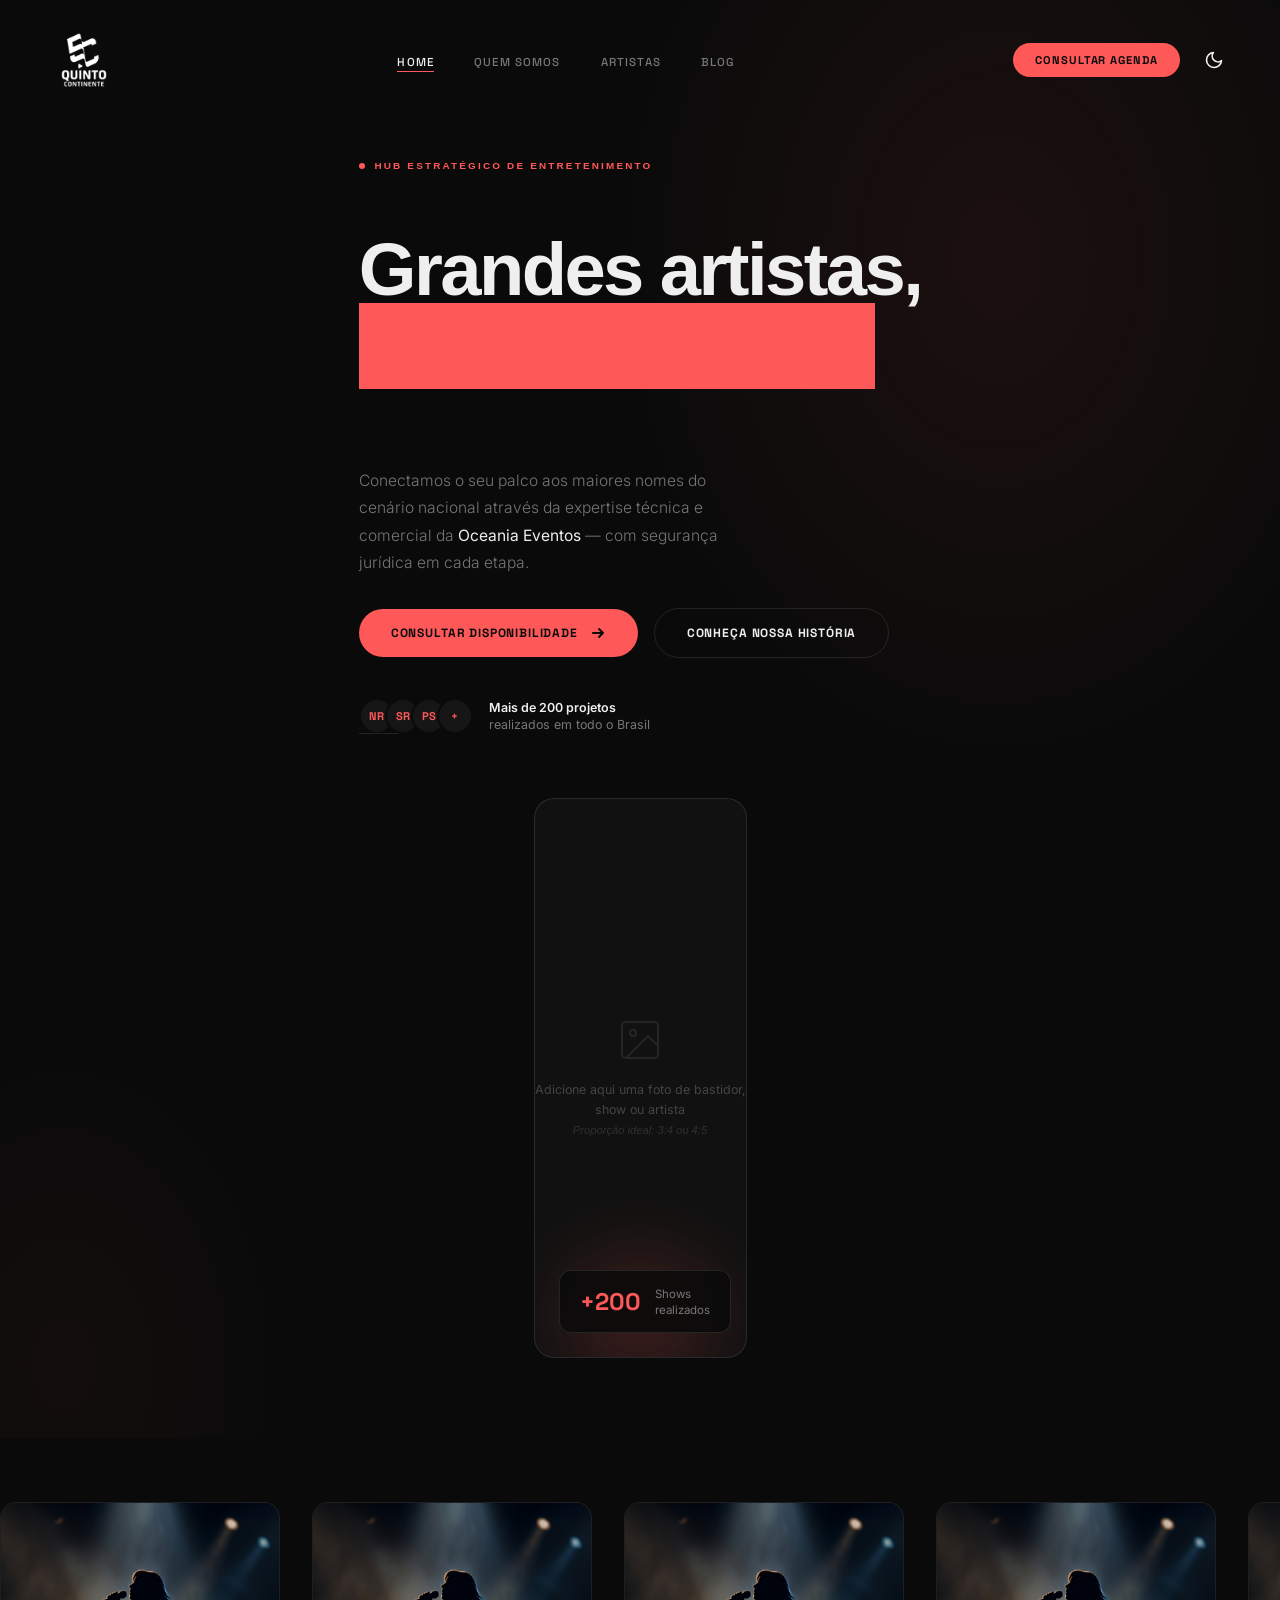
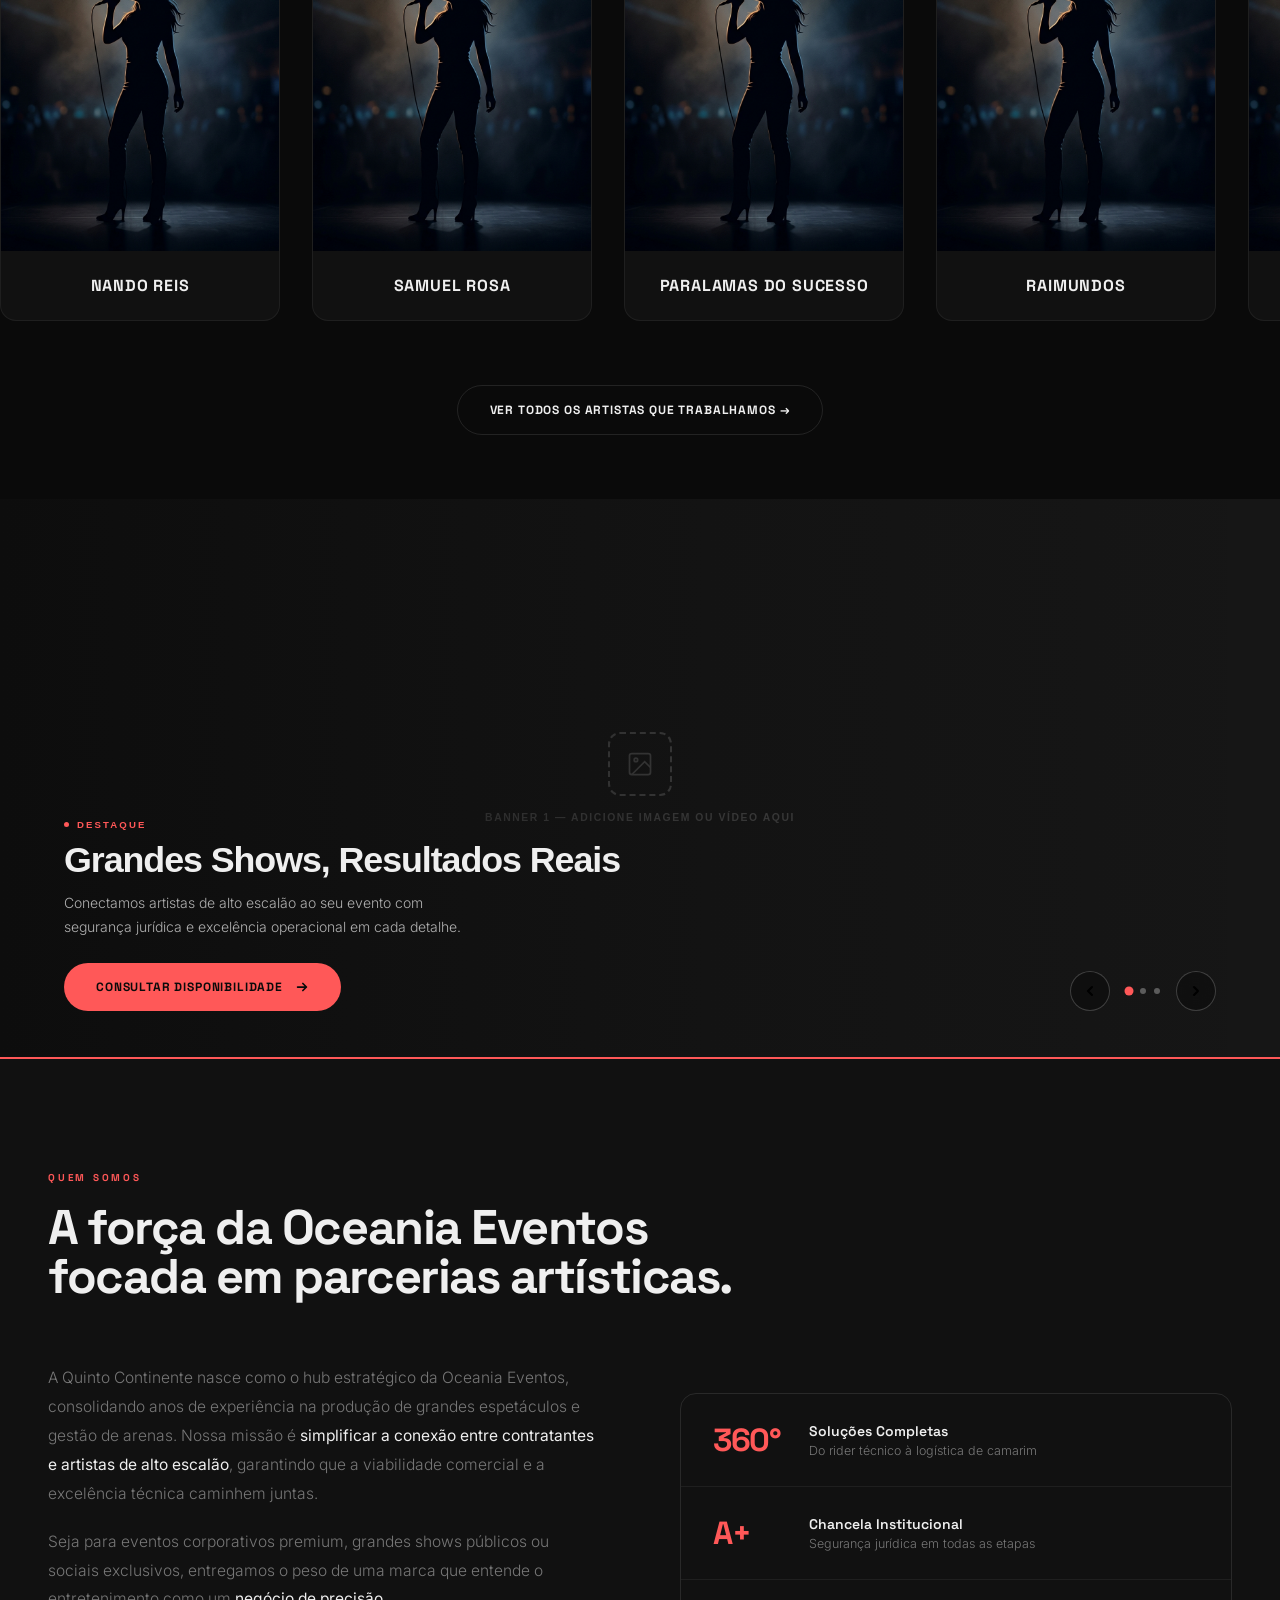
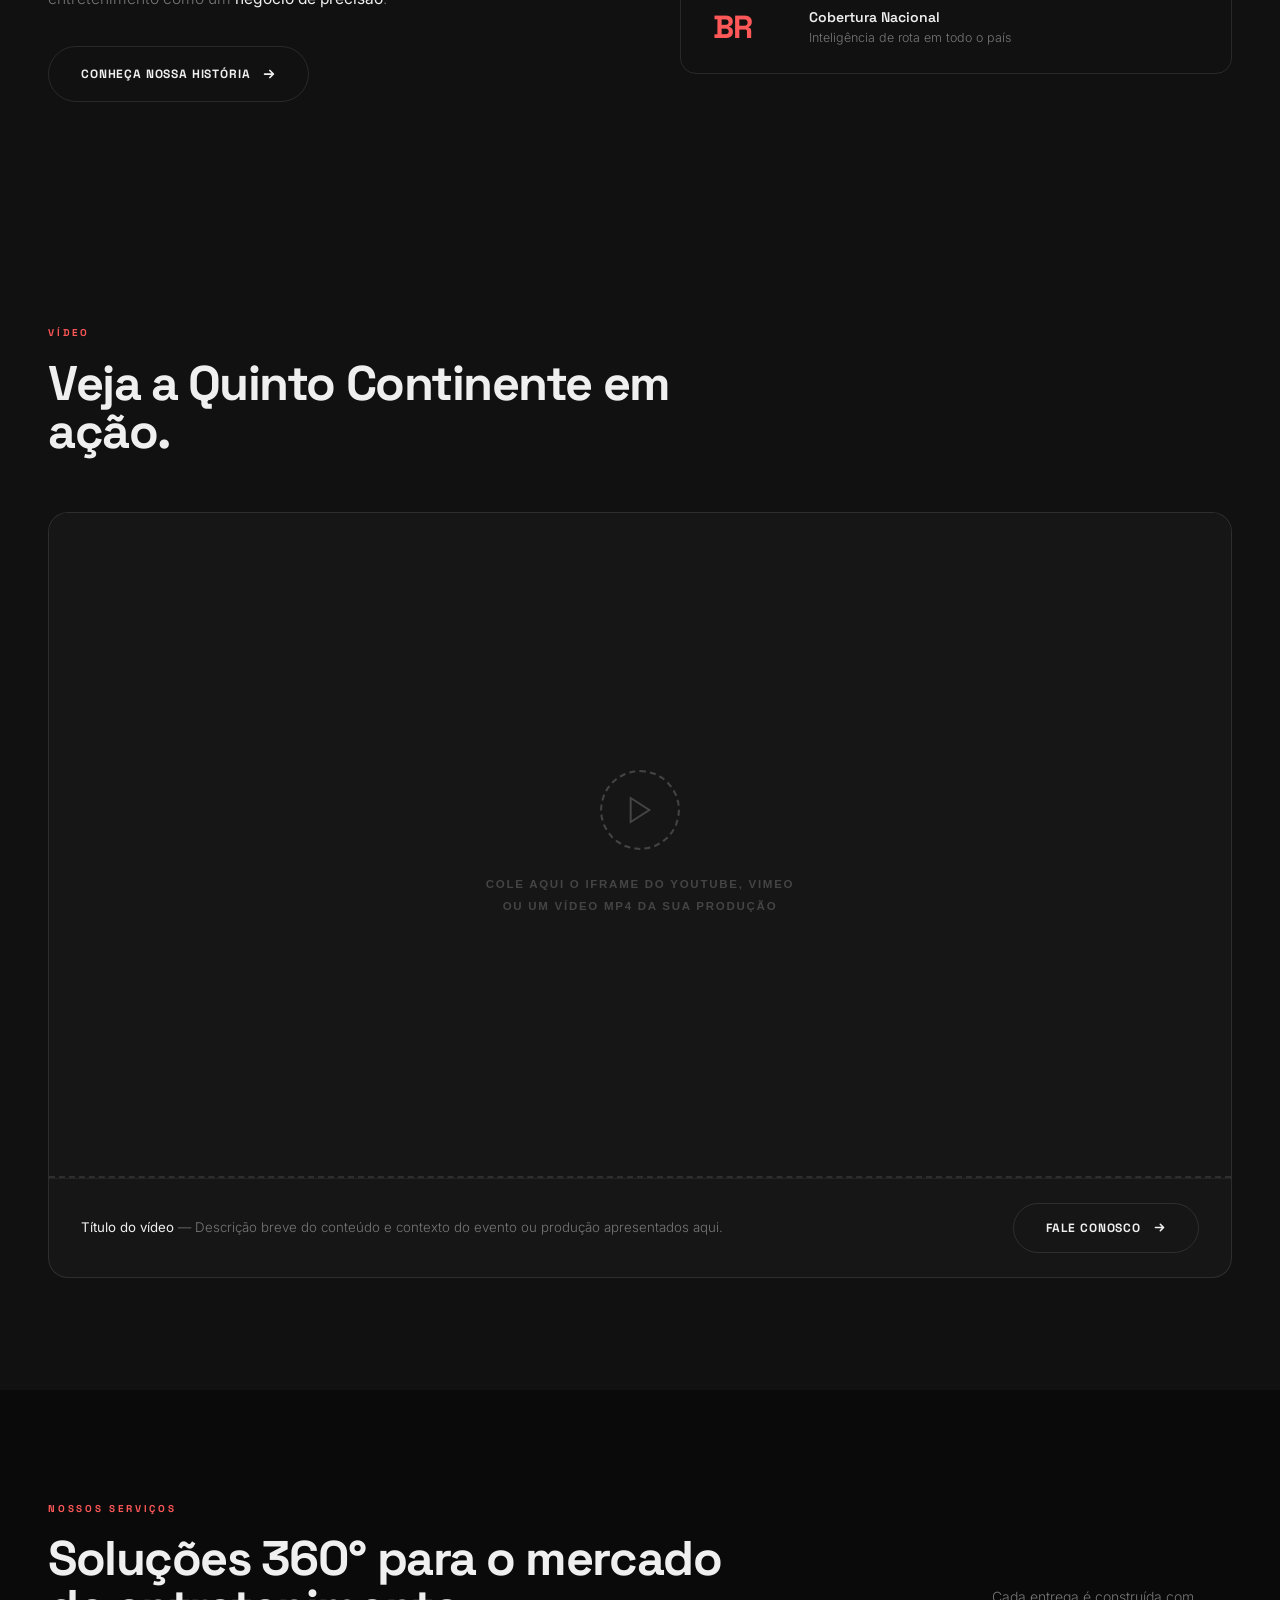
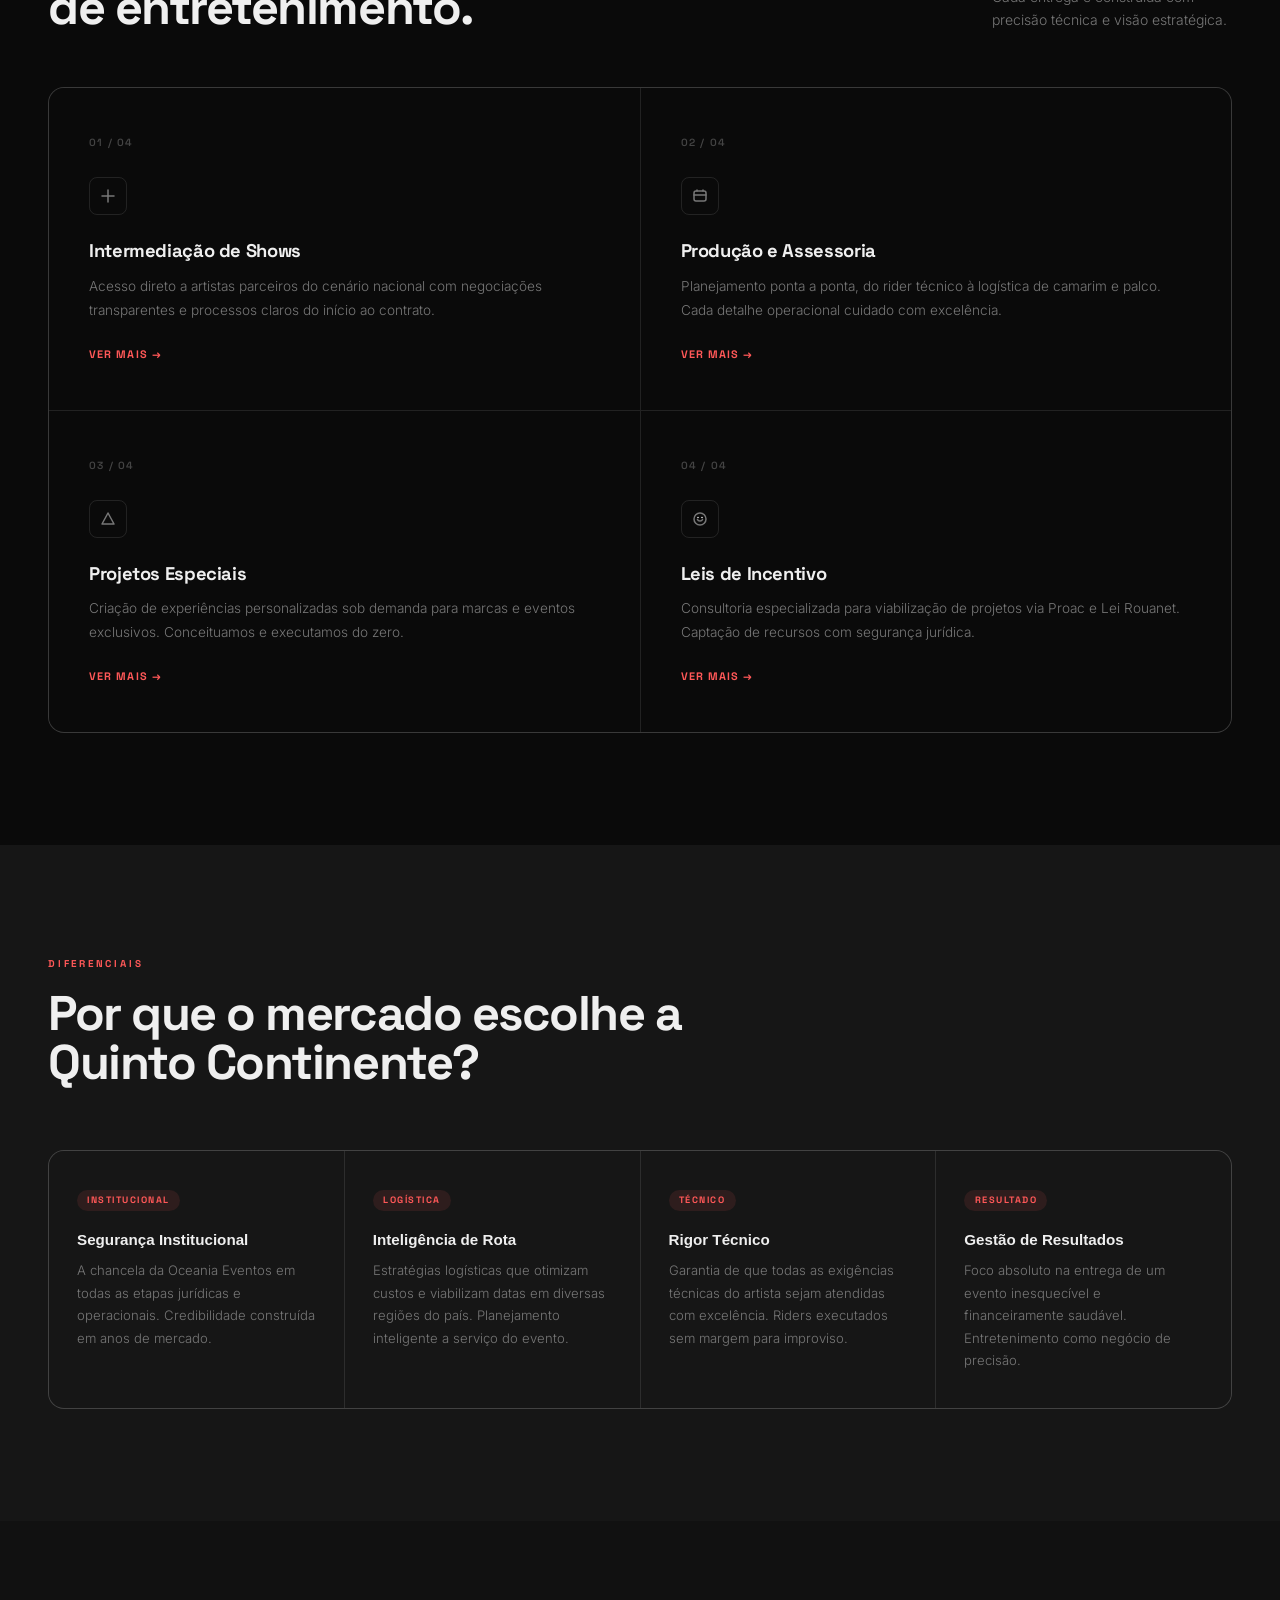
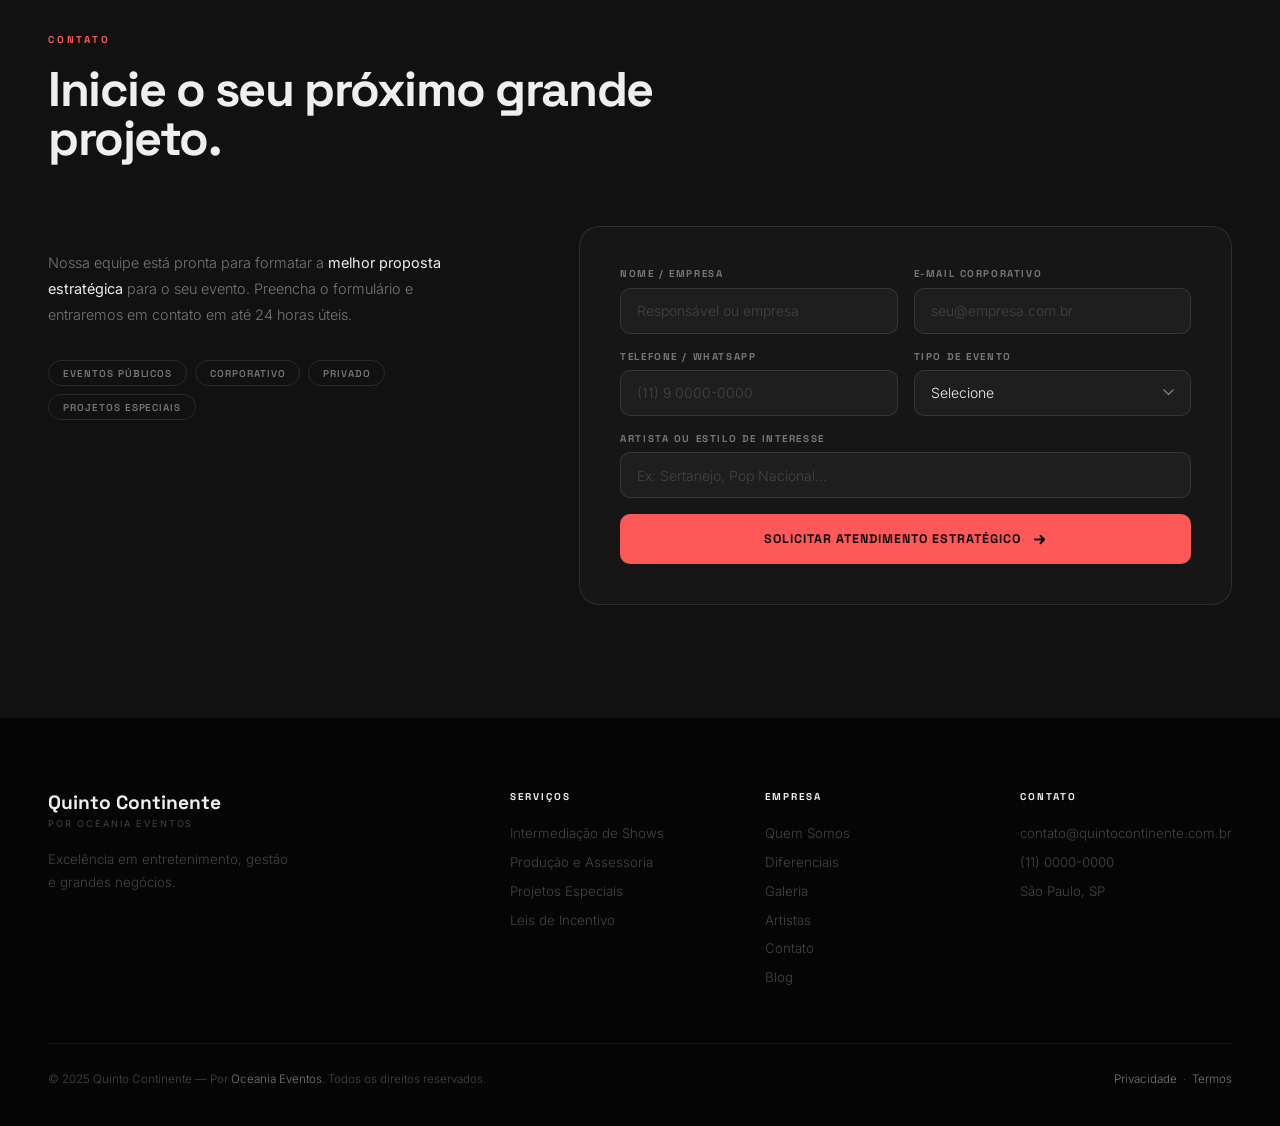
==== commit c805c1f4: "feat(hero): redesign em 2 colunas humanizado, slot de imagem, avatar stack e remocao dos badges flut" ====
--- a/index.html
+++ b/index.html
@@ -48,36 +48,56 @@
   <!-- HERO -->
   <section class="hero">
     <div class="hero-bg"></div>
-    <div class="hero-floats">
-      <div class="hero-float">
-        <div class="hero-float-num"><b>+</b>200</div>
-        <div class="hero-float-label">Shows realizados</div>
-      </div>
-      <div class="hero-float">
-        <div class="hero-float-num"><b>15</b>+</div>
-        <div class="hero-float-label">Anos de mercado</div>
-      </div>
-      <div class="hero-float">
-        <div class="hero-float-num">BR</div>
-        <div class="hero-float-label">Cobertura Nacional</div>
-      </div>
-    </div>
-    <div class="hero-tag"><span class="hero-tag-dot"></span>Hub Estratégico de Entretenimento</div>
-    <h1>Viabilize grandes shows <span class="hl">com inteligência de mercado</span> atráves de expertise técnica e
-      comercial.</h1>
-    <div class="hero-bottom">
-      <p class="hero-sub">Conectamos o seu palco aos maiores nomes do cenário nacional através da expertise técnica e
-        comercial da <strong>Oceania Eventos</strong>.</p>
-      <div style="display:flex; gap:1rem; align-items:center; margin-top:2rem;">
-        <a href="#contato" class="btn-main">Consultar disponibilidade <svg class="arr" width="16" height="16"
-            viewBox="0 0 16 16" fill="none">
-            <path d="M3 8h10M9 4l4 4-4 4" stroke="currentColor" stroke-width="2" stroke-linecap="round"
-              stroke-linejoin="round" />
-          </svg></a>
-      </div>
-    </div>
-    <div class="hero-rule"></div>
-  </section>
+
+    <!-- COLUNA ESQUERDA -->
+    <div class="hero-left">
+      <div class="hero-tag"><span class="hero-tag-dot"></span>Hub Estratégico de Entretenimento</div>
+
+      <h1>Grandes artistas,<br><span class="hl">negócios reais.</span></h1>
+
+      <p class="hero-sub">Conectamos o seu palco aos maiores nomes do cenário nacional através da expertise técnica e comercial da <strong>Oceania Eventos</strong> — com segurança jurídica em cada etapa.</p>
+
+      <div class="hero-actions">
+        <a href="#contato" class="btn-main">
+          Consultar disponibilidade
+          <svg class="arr" width="16" height="16" viewBox="0 0 16 16" fill="none"><path d="M3 8h10M9 4l4 4-4 4" stroke="currentColor" stroke-width="2" stroke-linecap="round" stroke-linejoin="round"/></svg>
+        </a>
+        <a href="sobre/index.html" class="btn-outline">Conheça nossa história</a>
+      </div>
+
+      <div class="hero-rule"></div>
+
+      <div class="hero-social-proof">
+        <div class="avatar-stack">
+          <div class="av">NR</div>
+          <div class="av">SR</div>
+          <div class="av">PS</div>
+          <div class="av">+</div>
+        </div>
+        <p class="hero-social-text"><strong>Mais de 200 projetos</strong><br>realizados em todo o Brasil</p>
+      </div>
+    </div>
+
+    <!-- COLUNA DIREITA — slot de imagem -->
+    <div class="hero-right">
+      <div class="hero-img-wrap">
+        <!--
+          INSTRUÇÃO: Substitua o bloco .hero-img-ph abaixo por:
+          <img src="assets/images/NOME-DA-FOTO.jpg" alt="Descrição">
+        -->
+        <div class="hero-img-ph">
+          <svg viewBox="0 0 24 24" stroke="currentColor" fill="none" stroke-width="1"><rect x="3" y="3" width="18" height="18" rx="2"/><circle cx="8.5" cy="8.5" r="1.5"/><path d="m21 15-5-5L5 21"/></svg>
+          <p>Adicione aqui uma foto de bastidor,<br>show ou artista<br><em style="font-size:.7rem;opacity:.6;">Proporção ideal: 3:4 ou 4:5</em></p>
+        </div>
+        <div class="hero-img-glow"></div>
+        <div class="hero-img-badge">
+          <div class="hero-img-badge-num">+200</div>
+          <div class="hero-img-badge-text">Shows<br>realizados</div>
+        </div>
+      </div>
+    </div>
+  </section>
+
 
   <!-- ARTISTAS MARQUEE (Abaixo do Hero) -->
   <section class="artistas-marquee-section">
--- a/assets/css/style.css
+++ b/assets/css/style.css
@@ -94,6 +94,7 @@
 }
 .nav-btn:hover { transform: translateY(-1px); box-shadow: 0 6px 20px rgba(255,88,88,0.3); }
 
+.theme-toggle {
   display: flex; align-items: center; justify-content: center;
   background: none; border: none; cursor: pointer; color: var(--text);
   padding: 8px; border-radius: 50%; transition: background .2s, color .2s;
@@ -169,6 +170,157 @@
 
 /* ── Sections ──────────────────────────────────────────────── */
 section { padding: 7rem 3rem; }
+
+/* ── Hero (novo — 2 colunas humanizado) ────────────────────── */
+.hero {
+  min-height: 100vh;
+  display: grid;
+  grid-template-columns: 1fr 1fr;
+  gap: 4rem;
+  align-items: center;
+  padding: calc(var(--nav-h) + 5rem) 3rem 5rem;
+  position: relative;
+  overflow: hidden;
+}
+.hero-bg {
+  position: absolute; inset: 0; z-index: 0;
+  background:
+    radial-gradient(ellipse 60% 70% at 0% 50%, rgba(255,88,88,0.06) 0%, transparent 65%),
+    radial-gradient(ellipse 50% 50% at 100% 20%, rgba(255,88,88,0.04) 0%, transparent 60%);
+}
+.hero-left {
+  position: relative; z-index: 1;
+  display: flex; flex-direction: column; gap: 2rem;
+}
+.hero-tag {
+  display: inline-flex; align-items: center; gap: 0.6rem;
+  font-family: 'Space Grotesk', sans-serif;
+  font-size: 0.62rem; font-weight: 700;
+  letter-spacing: 0.22em; text-transform: uppercase;
+  color: var(--accent);
+  align-self: flex-start;
+}
+.hero-tag-dot {
+  width: 6px; height: 6px; border-radius: 50%;
+  background: var(--accent);
+  animation: pulse-dot 2s ease-in-out infinite;
+}
+@keyframes pulse-dot { 0%,100%{opacity:1} 50%{opacity:.25} }
+
+.hero h1 {
+  font-family: 'Space Grotesk', sans-serif;
+  font-size: clamp(2.6rem, 5vw, 4.4rem);
+  font-weight: 800; line-height: 1.05;
+  letter-spacing: -0.03em; color: var(--text);
+}
+.hero h1 .hl {
+  color: var(--accent);
+  background: none; -webkit-text-fill-color: var(--accent);
+}
+.hero-sub {
+  font-size: 1rem; font-weight: 300;
+  line-height: 1.8; color: var(--muted2);
+  max-width: 480px;
+}
+.hero-actions { display: flex; gap: 1rem; flex-wrap: wrap; align-items: center; }
+.hero-rule {
+  width: 40px; height: 1px;
+  background: var(--line2); margin: 0;
+}
+
+/* Avatar stack (prova social humanizada) */
+.hero-social-proof {
+  display: flex; align-items: center; gap: 1rem;
+  padding-top: 0.5rem;
+}
+.avatar-stack {
+  display: flex;
+}
+.avatar-stack .av {
+  width: 36px; height: 36px;
+  border-radius: 50%;
+  background: var(--bg3);
+  border: 2px solid var(--bg);
+  margin-left: -10px;
+  overflow: hidden;
+  display: flex; align-items: center; justify-content: center;
+  font-family: 'Space Grotesk', sans-serif;
+  font-size: 0.7rem; font-weight: 700;
+  color: var(--accent);
+}
+.avatar-stack .av:first-child { margin-left: 0; }
+.avatar-stack .av img { width: 100%; height: 100%; object-fit: cover; }
+.hero-social-text {
+  font-size: 0.78rem; font-weight: 400;
+  color: var(--muted2); line-height: 1.4;
+}
+.hero-social-text strong { color: var(--text); font-weight: 600; }
+
+/* Hero direita — slot de imagem */
+.hero-right {
+  position: relative; z-index: 1;
+  height: 560px;
+}
+.hero-img-wrap {
+  width: 100%; height: 100%;
+  border-radius: var(--radius-xl);
+  overflow: hidden;
+  background: var(--bg2);
+  border: 1px solid var(--line2);
+  position: relative;
+}
+.hero-img-wrap img {
+  width: 100%; height: 100%;
+  object-fit: cover;
+  display: block;
+  transition: transform 8s ease;
+}
+.hero-img-wrap:hover img { transform: scale(1.04); }
+.hero-img-ph {
+  width: 100%; height: 100%;
+  display: flex; flex-direction: column;
+  align-items: center; justify-content: center;
+  gap: 1rem; color: var(--muted);
+}
+.hero-img-ph svg { width: 48px; height: 48px; opacity: .4; }
+.hero-img-ph p { font-size: .78rem; color: var(--muted); text-align: center; line-height: 1.6; }
+.hero-img-glow {
+  position: absolute; bottom: -20px; left: 50%;
+  transform: translateX(-50%);
+  width: 70%; height: 120px;
+  background: rgba(255,88,88,0.2);
+  filter: blur(40px);
+  border-radius: 50%;
+  pointer-events: none;
+}
+.hero-img-badge {
+  position: absolute; bottom: 1.5rem; left: 1.5rem;
+  background: rgba(10,10,10,0.85);
+  backdrop-filter: blur(12px);
+  border: 1px solid var(--line2);
+  border-radius: var(--radius-md);
+  padding: 0.9rem 1.25rem;
+  display: flex; align-items: center; gap: 0.9rem;
+}
+.hero-img-badge-num {
+  font-family: 'Space Grotesk', sans-serif;
+  font-size: 1.5rem; font-weight: 800;
+  color: var(--accent); line-height: 1;
+}
+.hero-img-badge-text {
+  font-size: 0.72rem; font-weight: 400;
+  color: var(--muted2); line-height: 1.4;
+}
+
+@media (max-width: 900px) {
+  .hero {
+    grid-template-columns: 1fr;
+    min-height: auto;
+    padding-bottom: 4rem;
+  }
+  .hero-right { height: 300px; }
+}
+
 
 .s-label {
   font-family: 'Space Grotesk', sans-serif;
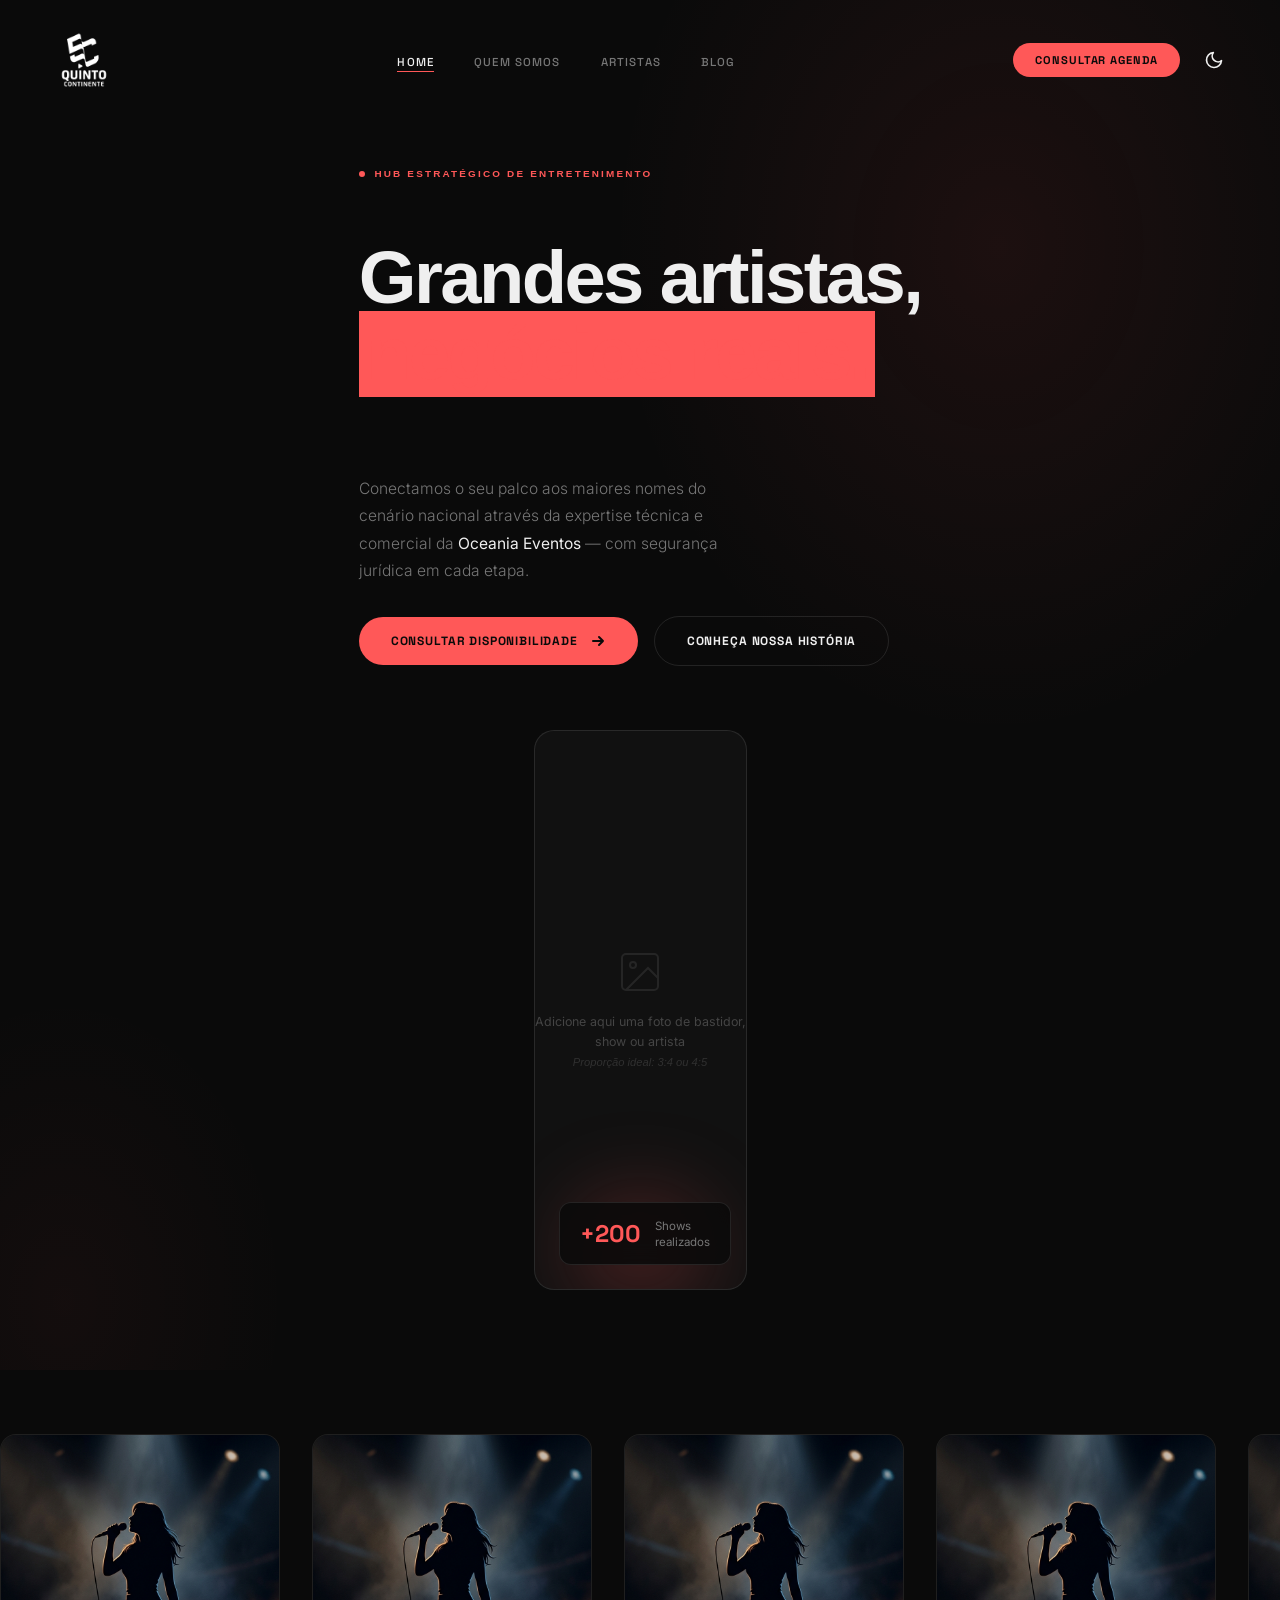
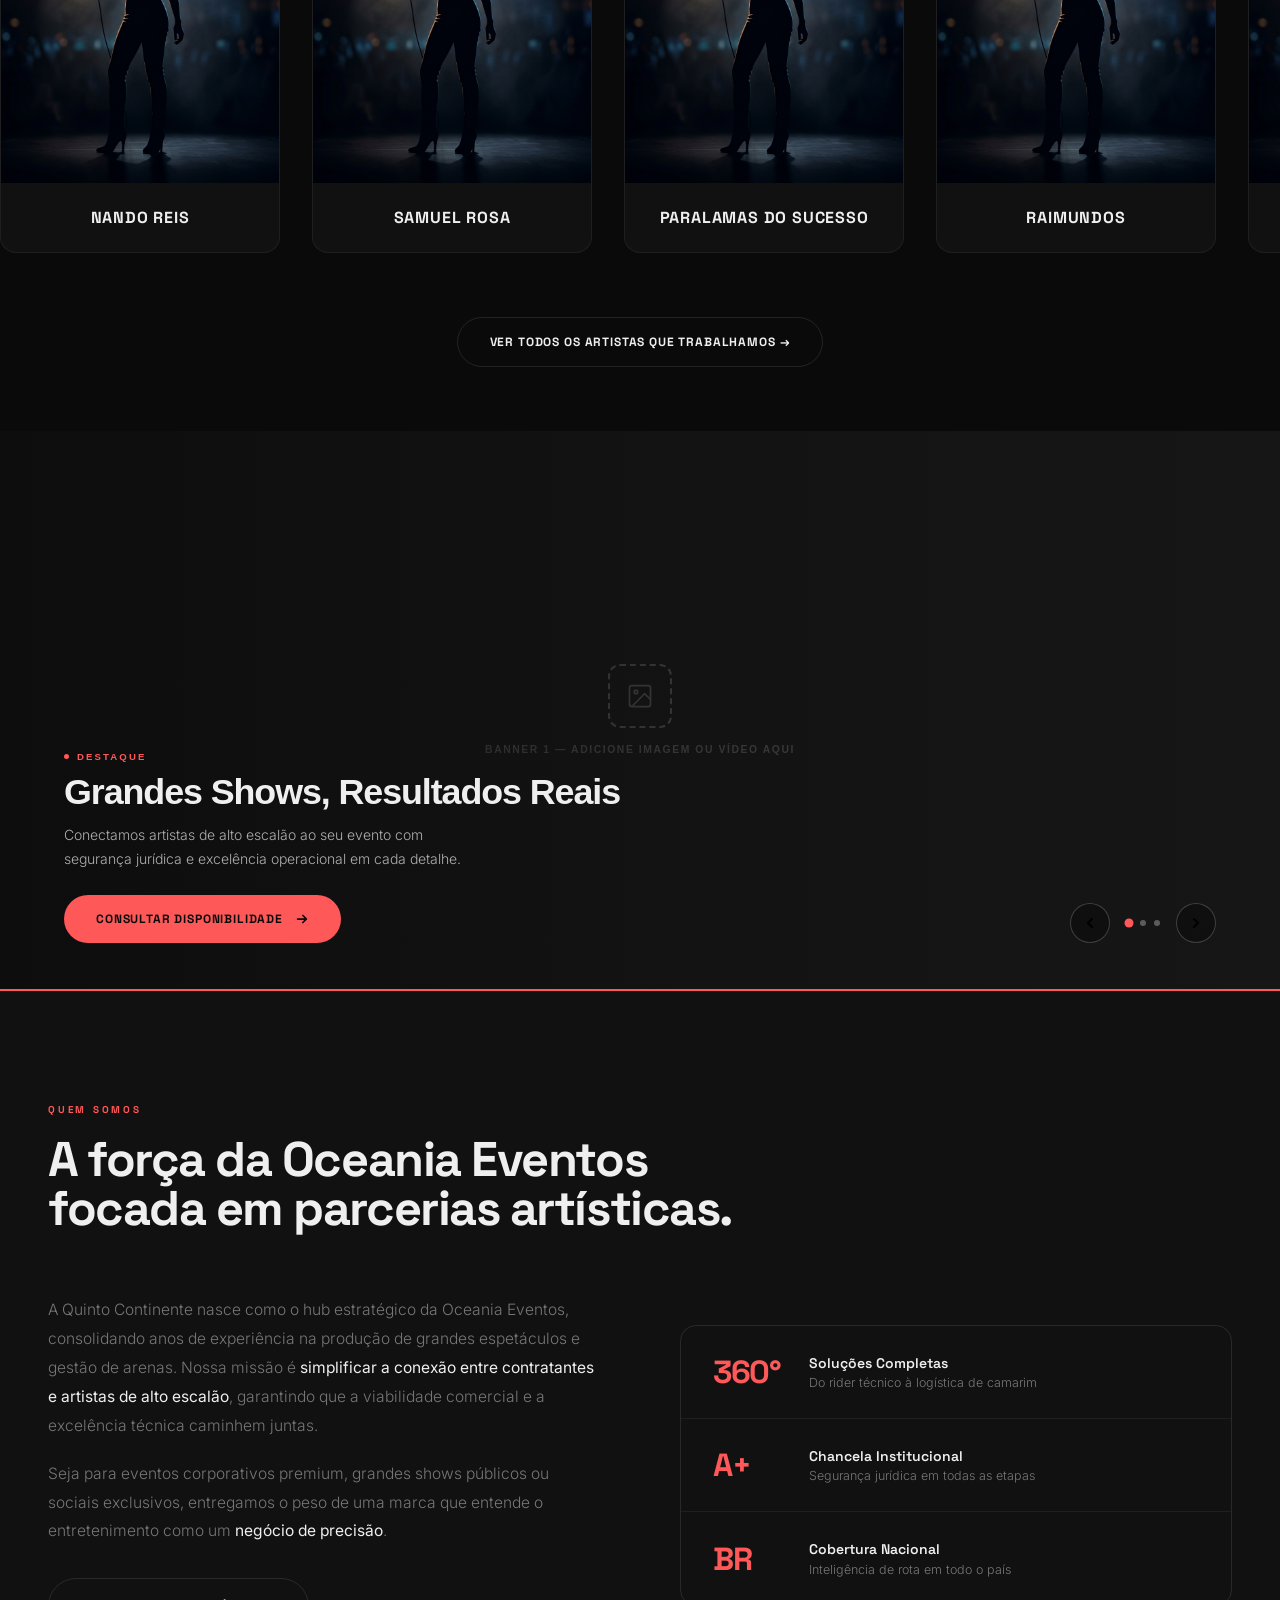
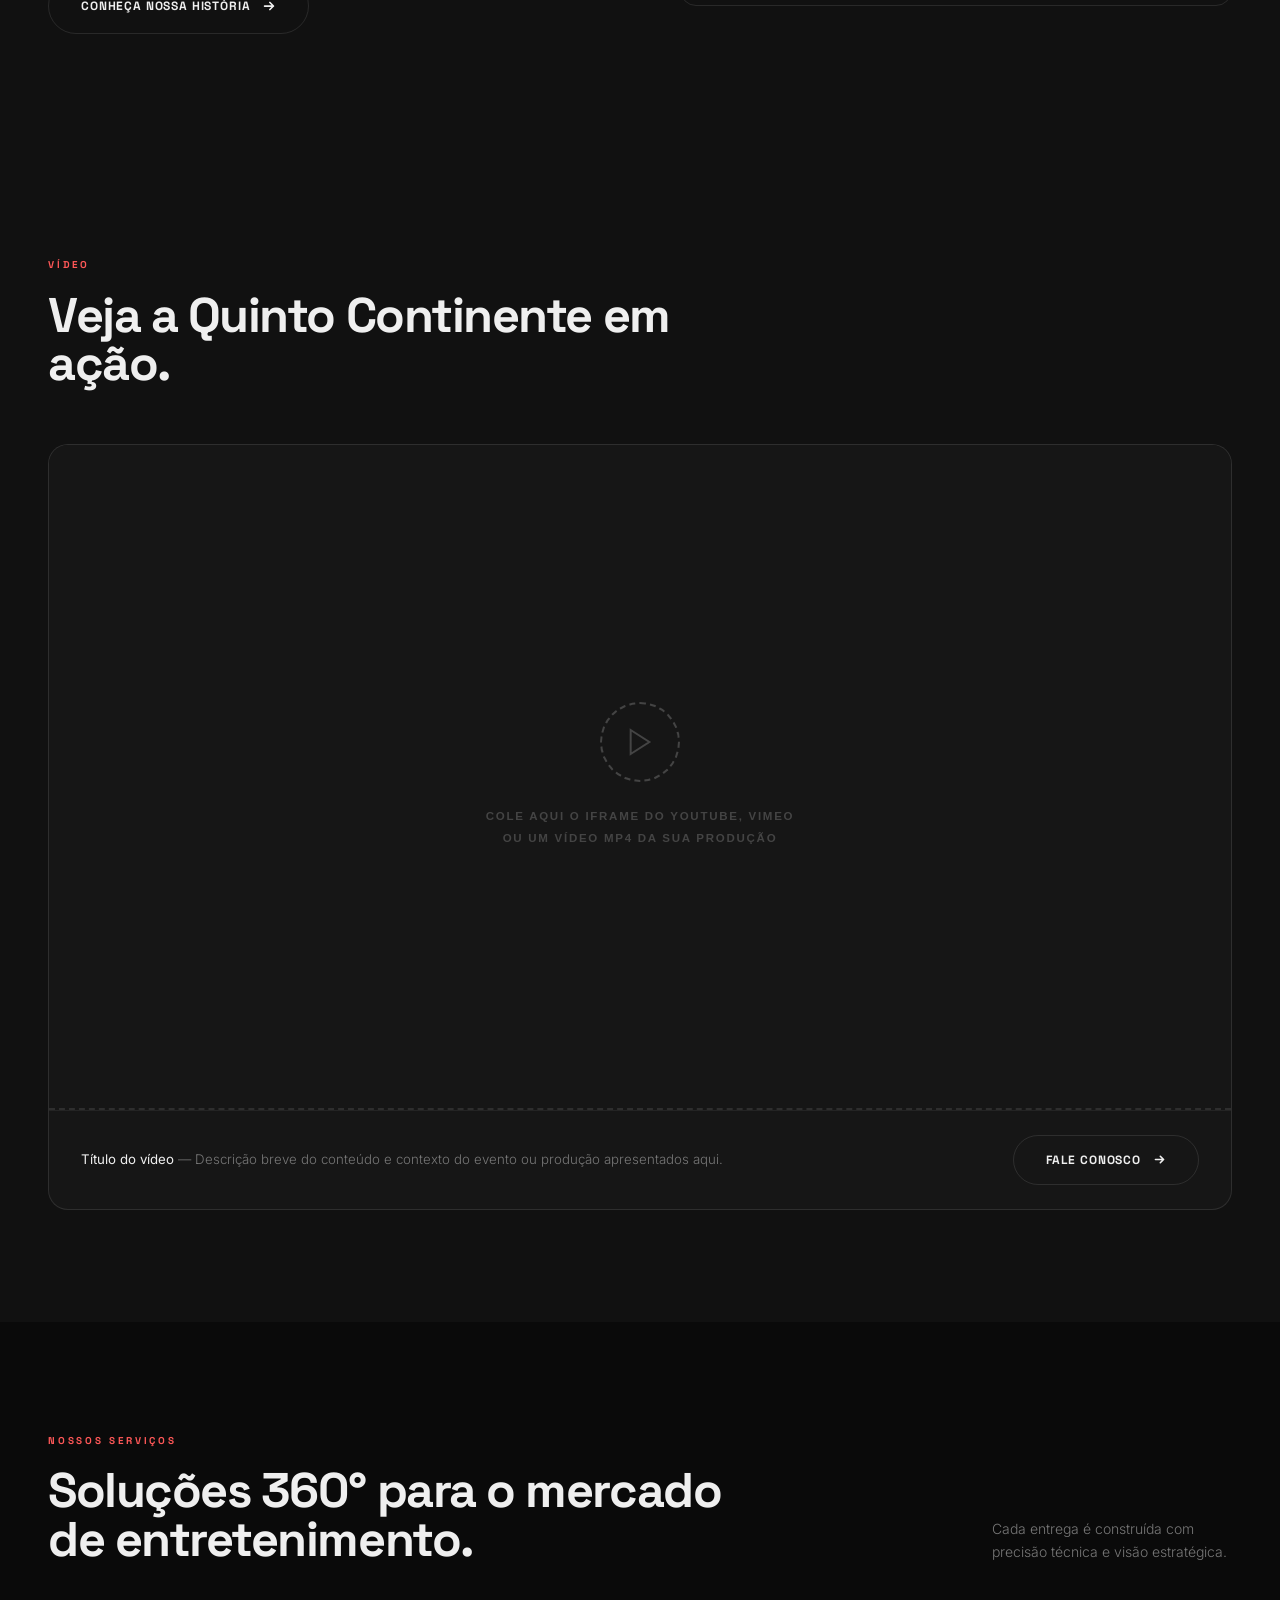
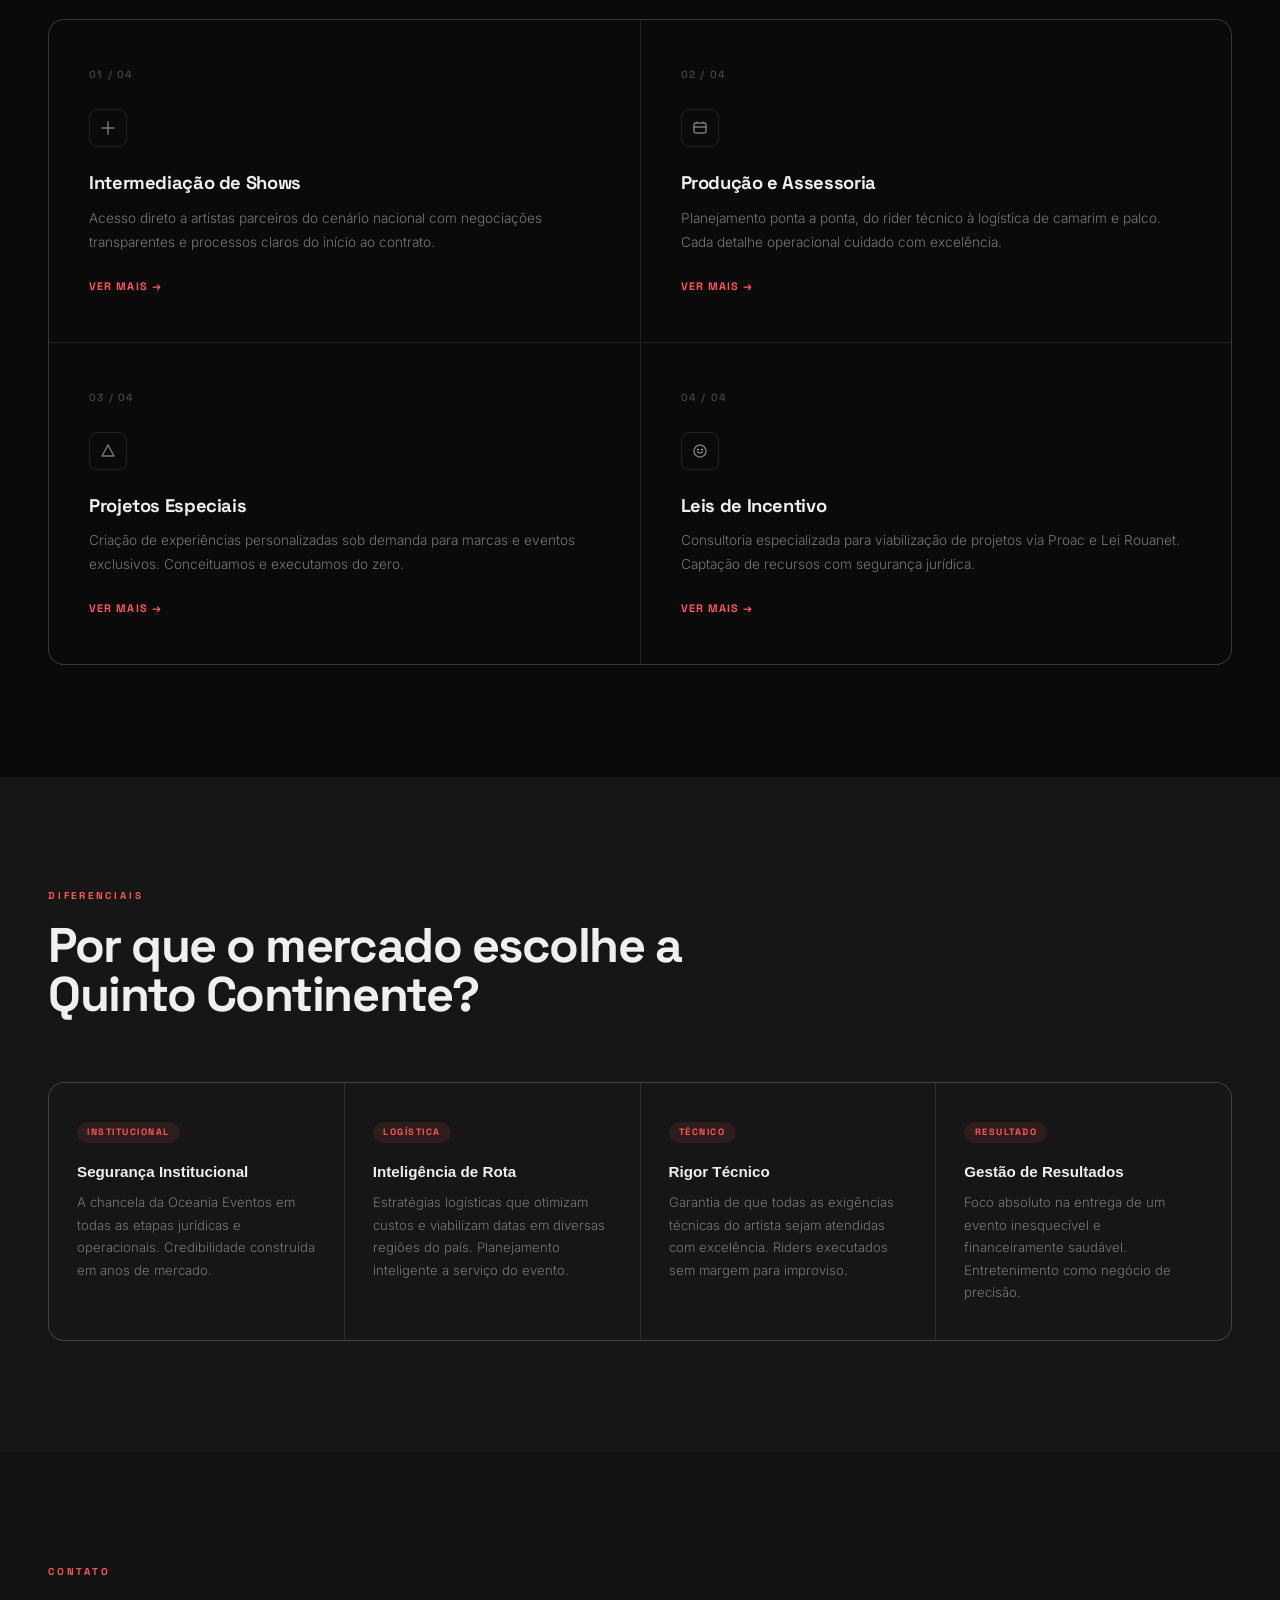
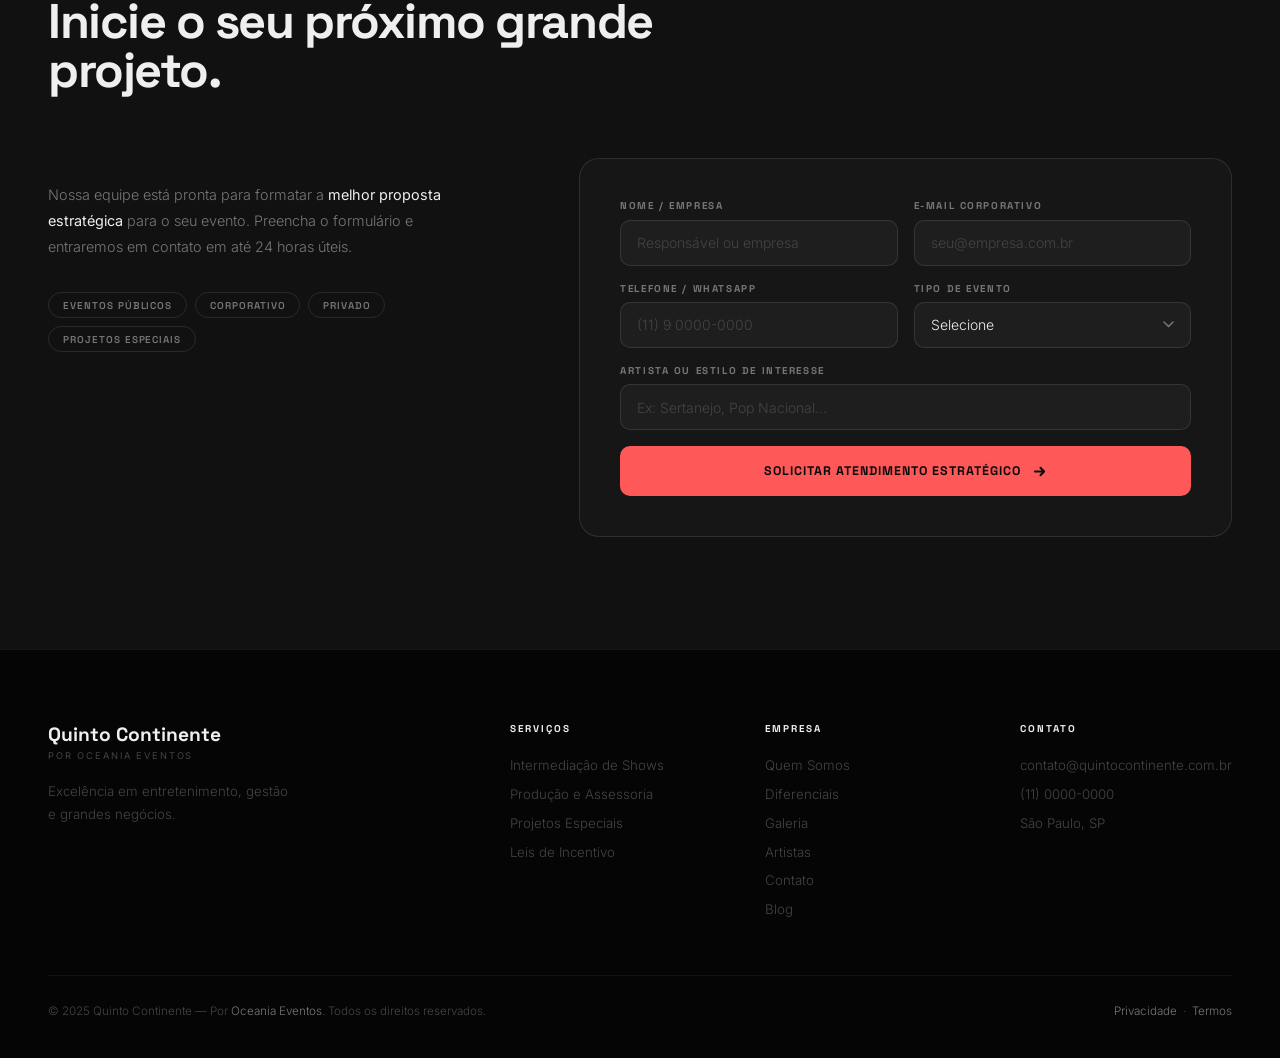
==== commit acef30cf: "style(hero): remove avatar stack e corrige padding do layout de duas colunas" ====
--- a/index.html
+++ b/index.html
@@ -65,17 +65,6 @@
         <a href="sobre/index.html" class="btn-outline">Conheça nossa história</a>
       </div>
 
-      <div class="hero-rule"></div>
-
-      <div class="hero-social-proof">
-        <div class="avatar-stack">
-          <div class="av">NR</div>
-          <div class="av">SR</div>
-          <div class="av">PS</div>
-          <div class="av">+</div>
-        </div>
-        <p class="hero-social-text"><strong>Mais de 200 projetos</strong><br>realizados em todo o Brasil</p>
-      </div>
     </div>
 
     <!-- COLUNA DIREITA — slot de imagem -->
--- a/assets/css/style.css
+++ b/assets/css/style.css
@@ -170,6 +170,7 @@
 
 /* ── Sections ──────────────────────────────────────────────── */
 section { padding: 7rem 3rem; }
+section.hero { padding: calc(var(--nav-h) + 5rem) 3rem 5rem; }
 
 /* ── Hero (novo — 2 colunas humanizado) ────────────────────── */
 .hero {
@@ -223,38 +224,9 @@
   max-width: 480px;
 }
 .hero-actions { display: flex; gap: 1rem; flex-wrap: wrap; align-items: center; }
-.hero-rule {
-  width: 40px; height: 1px;
-  background: var(--line2); margin: 0;
-}
-
-/* Avatar stack (prova social humanizada) */
-.hero-social-proof {
-  display: flex; align-items: center; gap: 1rem;
-  padding-top: 0.5rem;
-}
-.avatar-stack {
-  display: flex;
-}
-.avatar-stack .av {
-  width: 36px; height: 36px;
-  border-radius: 50%;
-  background: var(--bg3);
-  border: 2px solid var(--bg);
-  margin-left: -10px;
-  overflow: hidden;
-  display: flex; align-items: center; justify-content: center;
-  font-family: 'Space Grotesk', sans-serif;
-  font-size: 0.7rem; font-weight: 700;
-  color: var(--accent);
-}
-.avatar-stack .av:first-child { margin-left: 0; }
-.avatar-stack .av img { width: 100%; height: 100%; object-fit: cover; }
-.hero-social-text {
-  font-size: 0.78rem; font-weight: 400;
-  color: var(--muted2); line-height: 1.4;
-}
-.hero-social-text strong { color: var(--text); font-weight: 600; }
+.hero-rule { display: none; }
+
+
 
 /* Hero direita — slot de imagem */
 .hero-right {
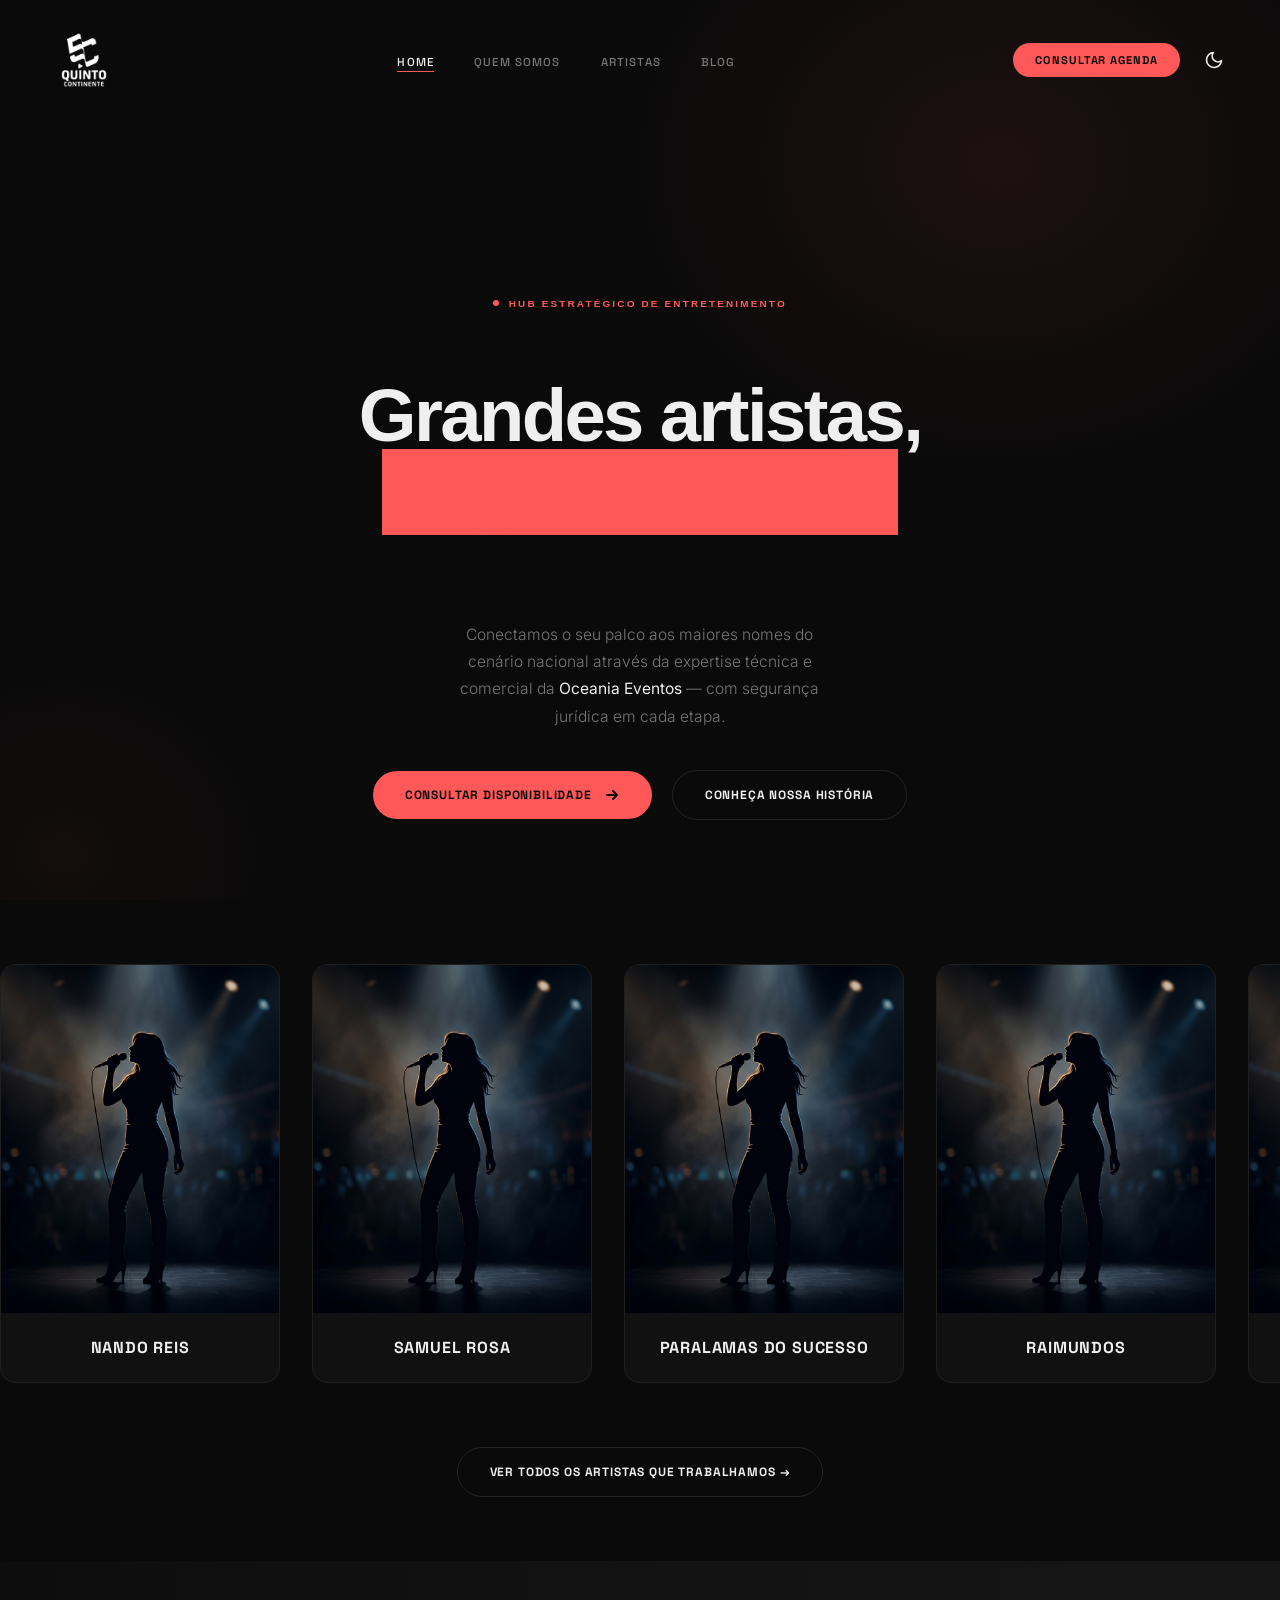
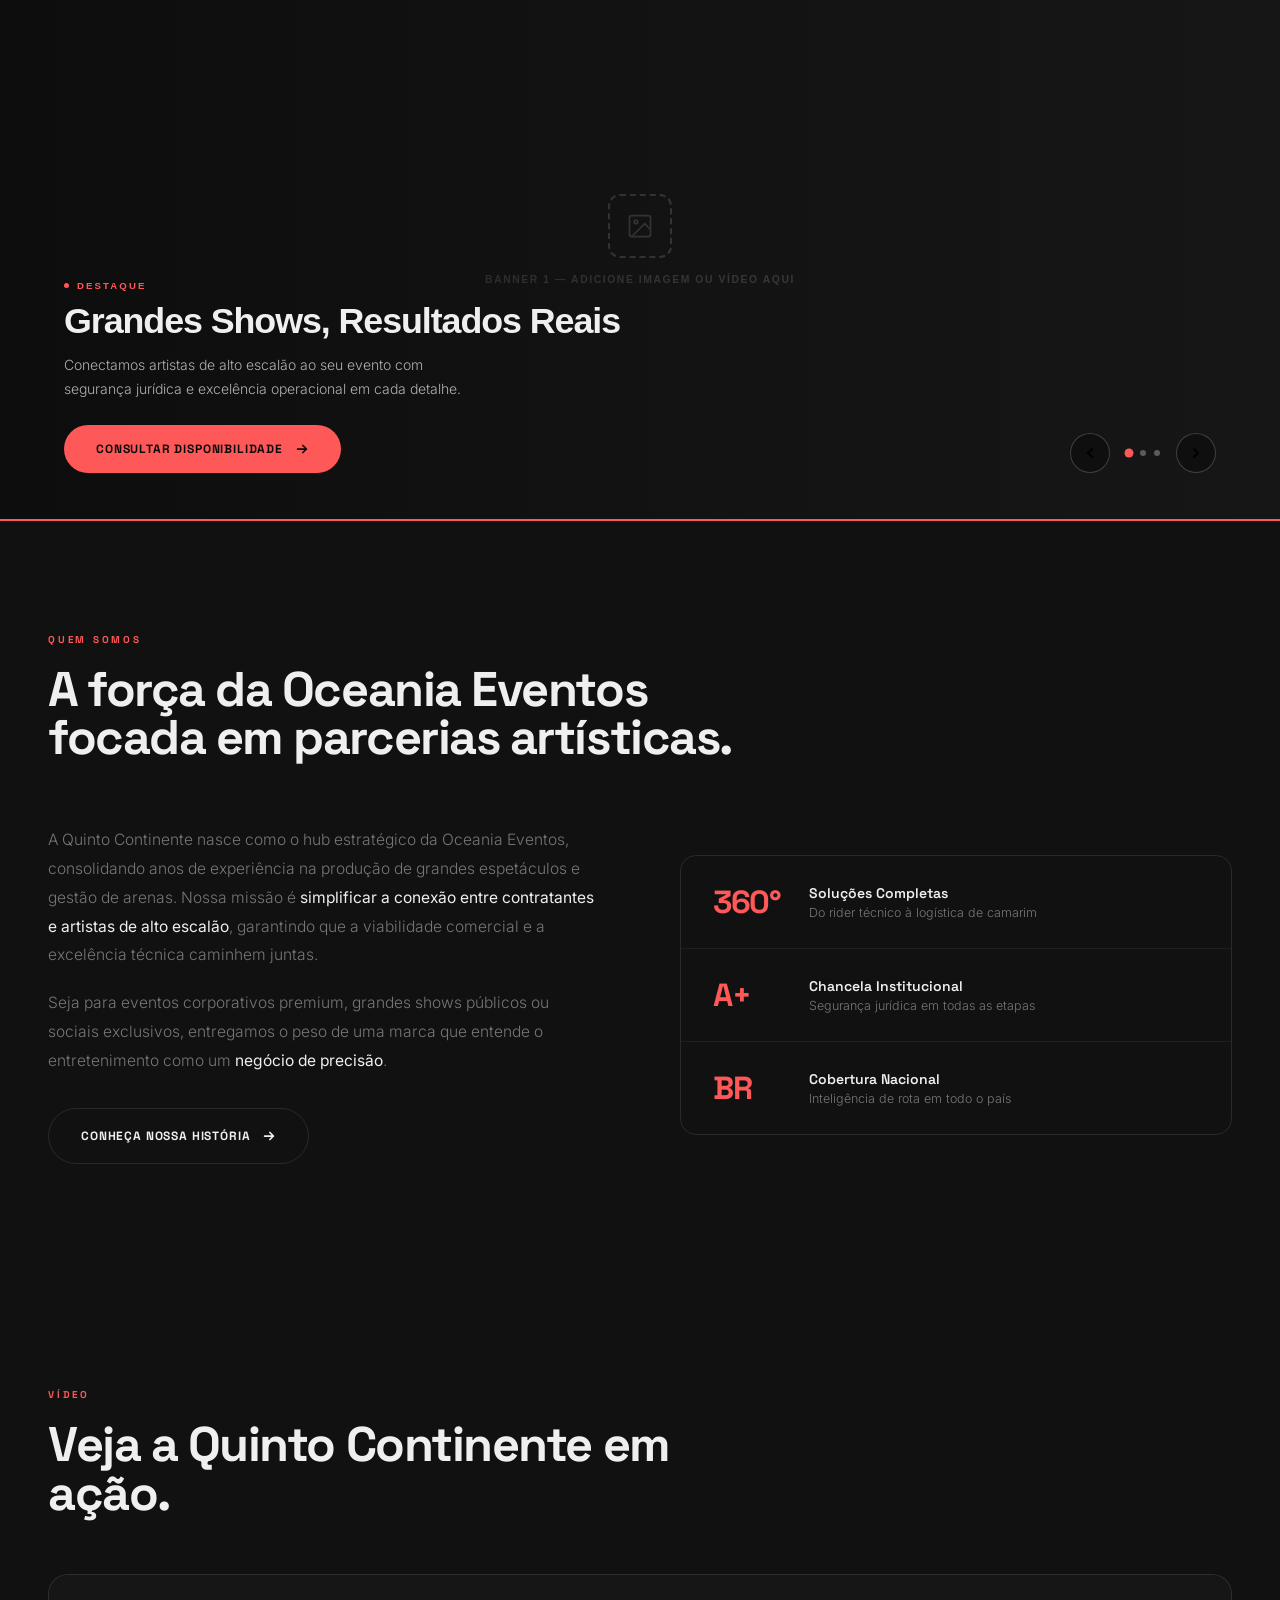
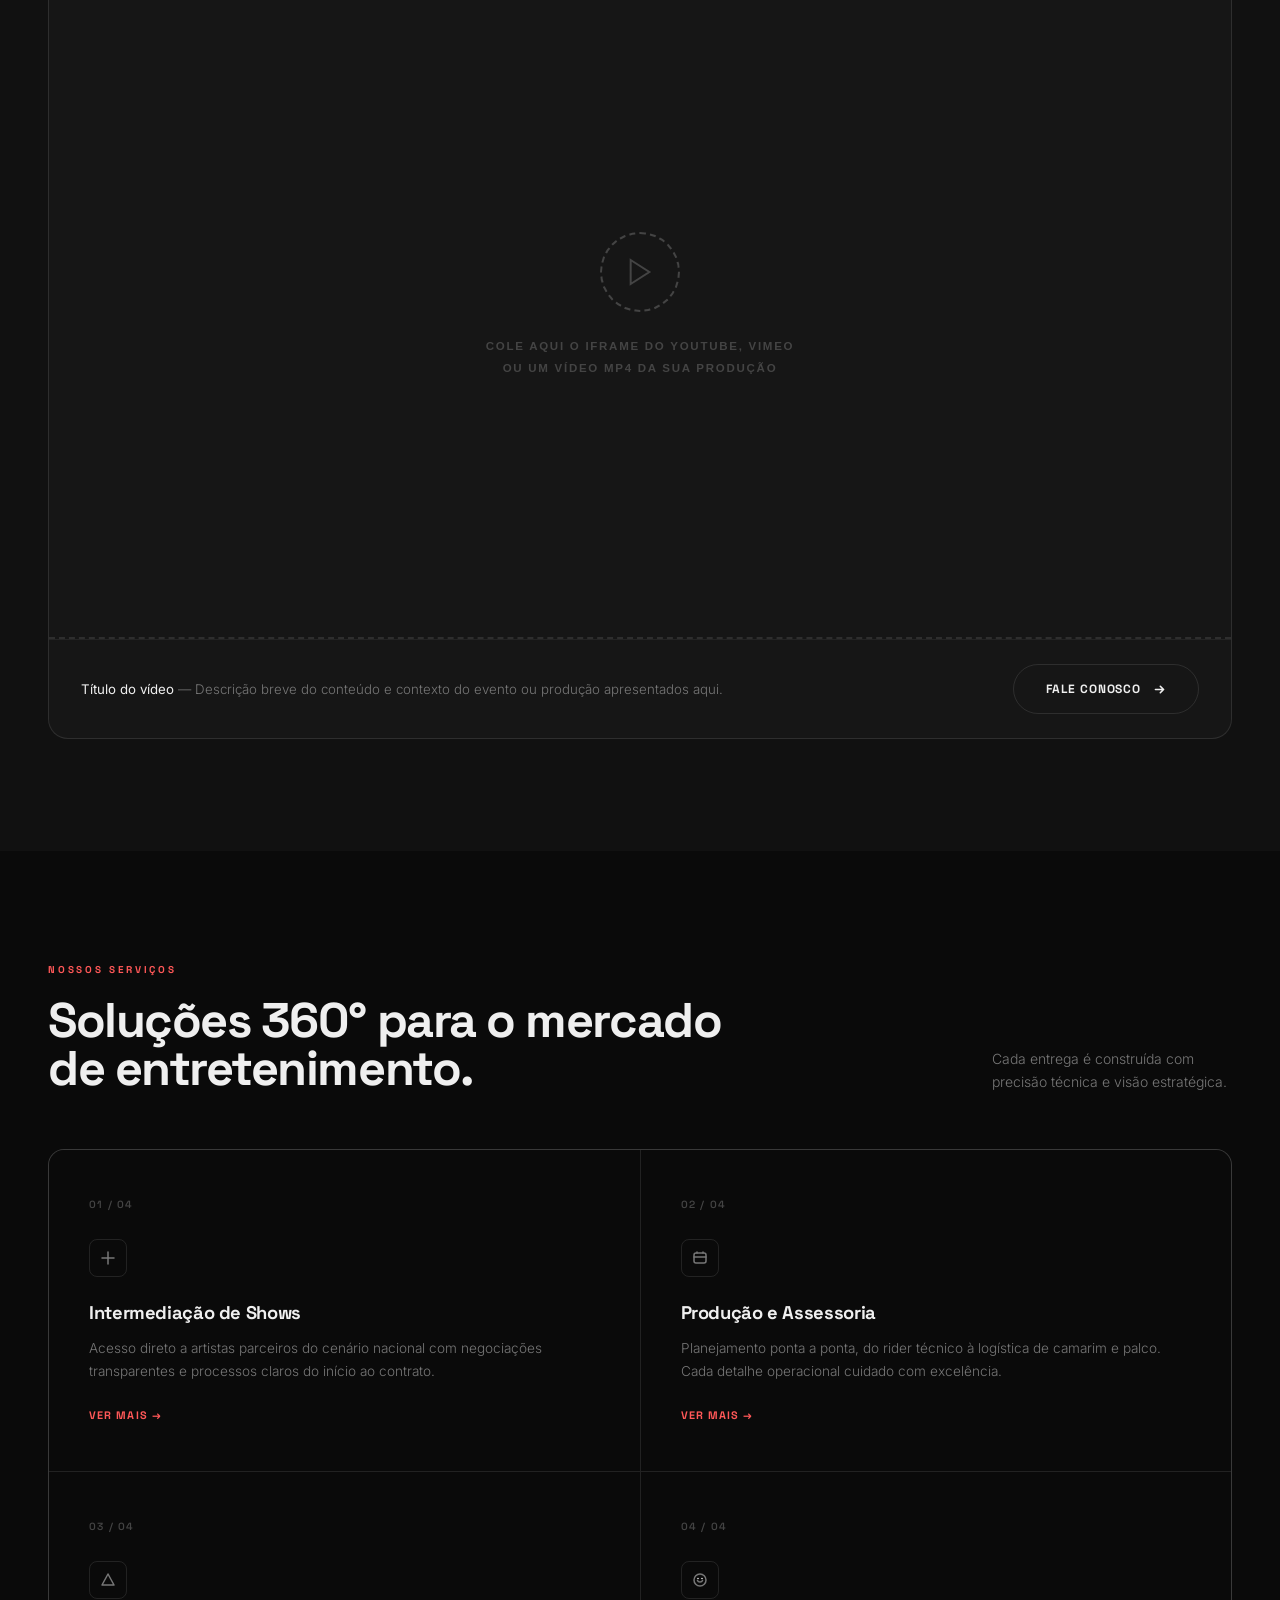
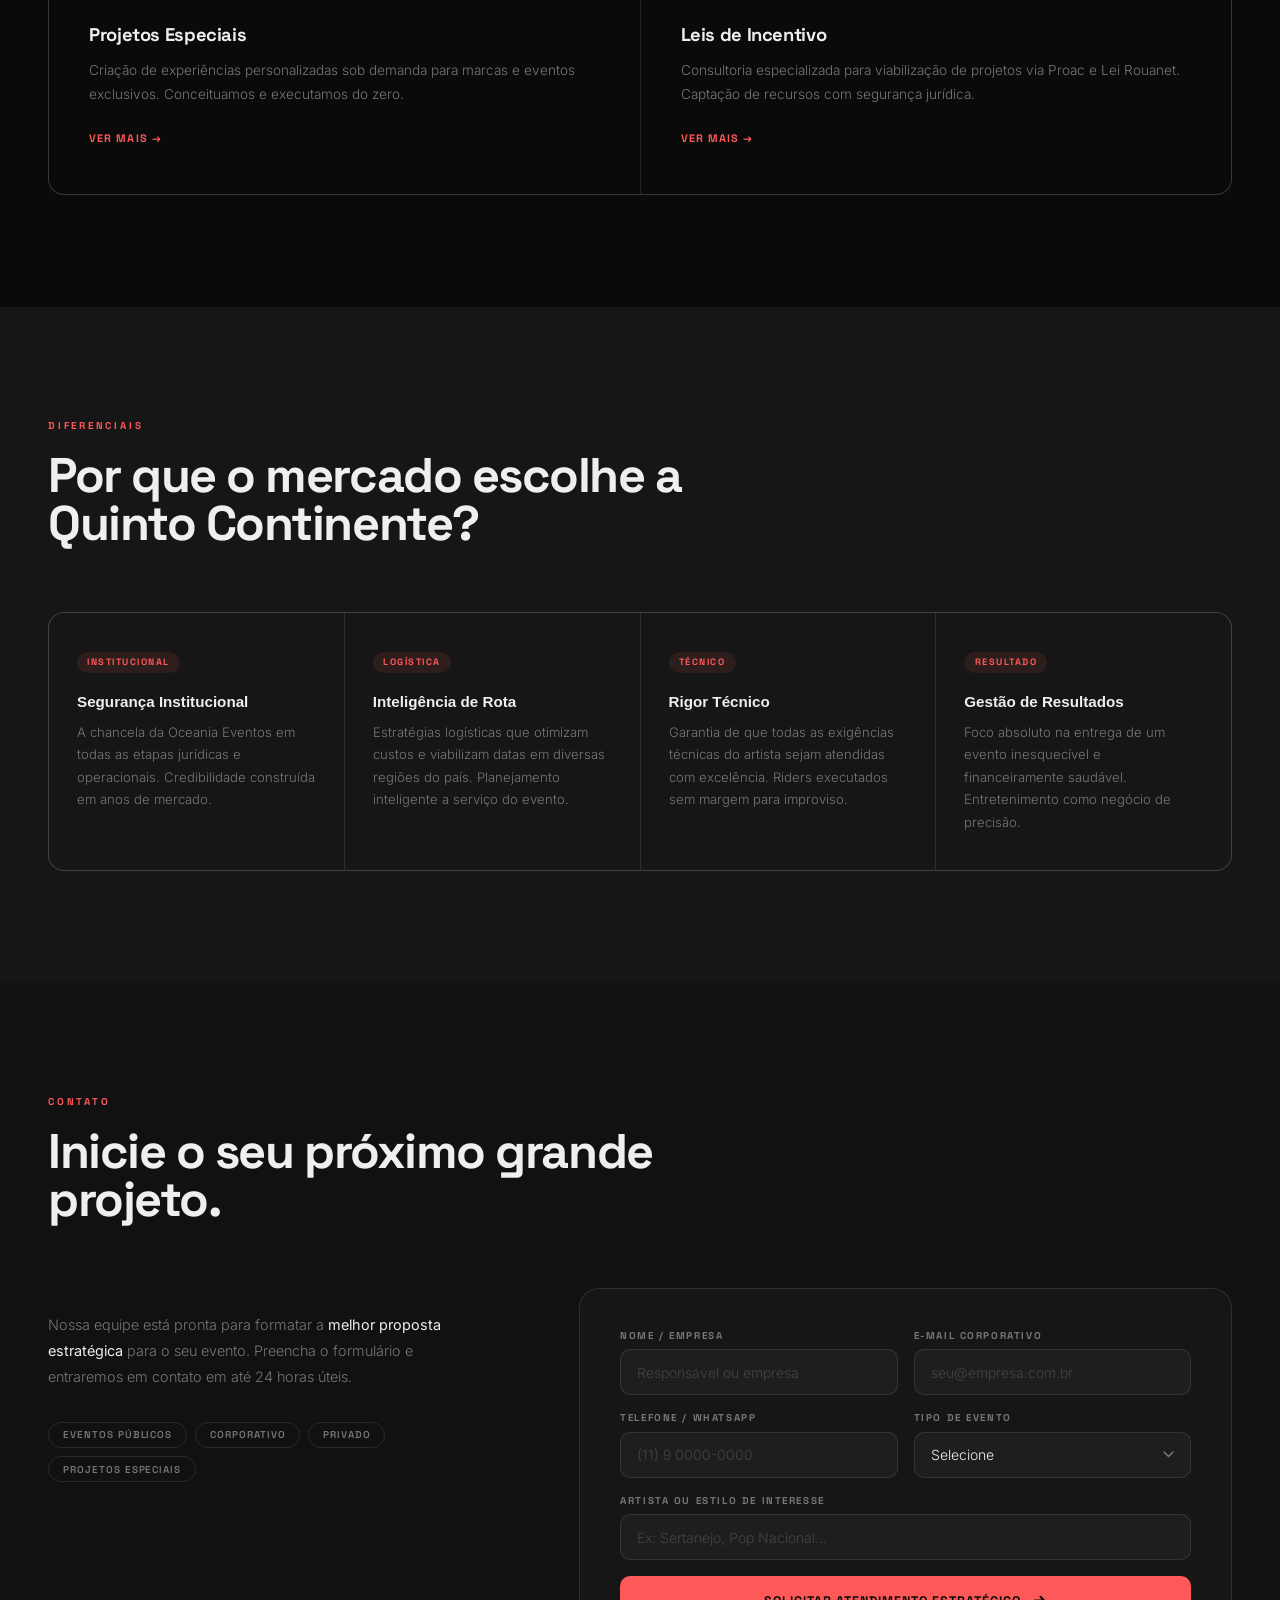
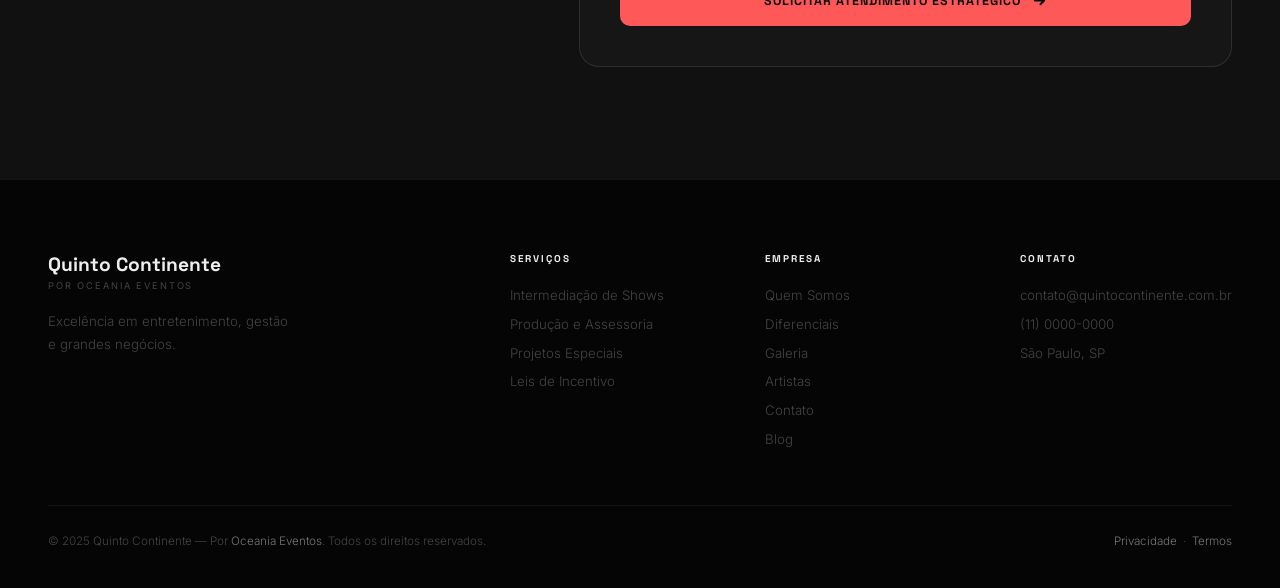
==== commit cbf38371: "style(hero): remove slot de imagem e centraliza conteudo" ====
--- a/index.html
+++ b/index.html
@@ -67,24 +67,7 @@
 
     </div>
 
-    <!-- COLUNA DIREITA — slot de imagem -->
-    <div class="hero-right">
-      <div class="hero-img-wrap">
-        <!--
-          INSTRUÇÃO: Substitua o bloco .hero-img-ph abaixo por:
-          <img src="assets/images/NOME-DA-FOTO.jpg" alt="Descrição">
-        -->
-        <div class="hero-img-ph">
-          <svg viewBox="0 0 24 24" stroke="currentColor" fill="none" stroke-width="1"><rect x="3" y="3" width="18" height="18" rx="2"/><circle cx="8.5" cy="8.5" r="1.5"/><path d="m21 15-5-5L5 21"/></svg>
-          <p>Adicione aqui uma foto de bastidor,<br>show ou artista<br><em style="font-size:.7rem;opacity:.6;">Proporção ideal: 3:4 ou 4:5</em></p>
-        </div>
-        <div class="hero-img-glow"></div>
-        <div class="hero-img-badge">
-          <div class="hero-img-badge-num">+200</div>
-          <div class="hero-img-badge-text">Shows<br>realizados</div>
-        </div>
-      </div>
-    </div>
+
   </section>
 
 
--- a/assets/css/style.css
+++ b/assets/css/style.css
@@ -174,11 +174,12 @@
 
 /* ── Hero (novo — 2 colunas humanizado) ────────────────────── */
 .hero {
-  min-height: 100vh;
-  display: grid;
-  grid-template-columns: 1fr 1fr;
-  gap: 4rem;
+  min-height: 90vh;
+  display: flex;
+  flex-direction: column;
+  justify-content: center;
   align-items: center;
+  text-align: center;
   padding: calc(var(--nav-h) + 5rem) 3rem 5rem;
   position: relative;
   overflow: hidden;
@@ -186,12 +187,14 @@
 .hero-bg {
   position: absolute; inset: 0; z-index: 0;
   background:
-    radial-gradient(ellipse 60% 70% at 0% 50%, rgba(255,88,88,0.06) 0%, transparent 65%),
-    radial-gradient(ellipse 50% 50% at 100% 20%, rgba(255,88,88,0.04) 0%, transparent 60%);
+    radial-gradient(circle at center, rgba(255,88,88,0.08) 0%, transparent 70%);
 }
 .hero-left {
   position: relative; z-index: 1;
-  display: flex; flex-direction: column; gap: 2rem;
+  display: flex; flex-direction: column;
+  align-items: center;
+  gap: 2.5rem;
+  max-width: 900px;
 }
 .hero-tag {
   display: inline-flex; align-items: center; gap: 0.6rem;
@@ -199,7 +202,6 @@
   font-size: 0.62rem; font-weight: 700;
   letter-spacing: 0.22em; text-transform: uppercase;
   color: var(--accent);
-  align-self: flex-start;
 }
 .hero-tag-dot {
   width: 6px; height: 6px; border-radius: 50%;
@@ -210,87 +212,29 @@
 
 .hero h1 {
   font-family: 'Space Grotesk', sans-serif;
-  font-size: clamp(2.6rem, 5vw, 4.4rem);
-  font-weight: 800; line-height: 1.05;
-  letter-spacing: -0.03em; color: var(--text);
+  font-size: clamp(3rem, 7vw, 5.5rem);
+  font-weight: 800; line-height: 1.0;
+  letter-spacing: -0.04em; color: var(--text);
 }
 .hero h1 .hl {
   color: var(--accent);
   background: none; -webkit-text-fill-color: var(--accent);
 }
 .hero-sub {
-  font-size: 1rem; font-weight: 300;
-  line-height: 1.8; color: var(--muted2);
-  max-width: 480px;
-}
-.hero-actions { display: flex; gap: 1rem; flex-wrap: wrap; align-items: center; }
+  font-size: 1.15rem; font-weight: 300;
+  line-height: 1.7; color: var(--muted2);
+  max-width: 680px;
+}
+.hero-actions { display: flex; gap: 1.25rem; flex-wrap: wrap; align-items: center; justify-content: center; }
 .hero-rule { display: none; }
 
-
-
-/* Hero direita — slot de imagem */
-.hero-right {
-  position: relative; z-index: 1;
-  height: 560px;
-}
-.hero-img-wrap {
-  width: 100%; height: 100%;
-  border-radius: var(--radius-xl);
-  overflow: hidden;
-  background: var(--bg2);
-  border: 1px solid var(--line2);
-  position: relative;
-}
-.hero-img-wrap img {
-  width: 100%; height: 100%;
-  object-fit: cover;
-  display: block;
-  transition: transform 8s ease;
-}
-.hero-img-wrap:hover img { transform: scale(1.04); }
-.hero-img-ph {
-  width: 100%; height: 100%;
-  display: flex; flex-direction: column;
-  align-items: center; justify-content: center;
-  gap: 1rem; color: var(--muted);
-}
-.hero-img-ph svg { width: 48px; height: 48px; opacity: .4; }
-.hero-img-ph p { font-size: .78rem; color: var(--muted); text-align: center; line-height: 1.6; }
-.hero-img-glow {
-  position: absolute; bottom: -20px; left: 50%;
-  transform: translateX(-50%);
-  width: 70%; height: 120px;
-  background: rgba(255,88,88,0.2);
-  filter: blur(40px);
-  border-radius: 50%;
-  pointer-events: none;
-}
-.hero-img-badge {
-  position: absolute; bottom: 1.5rem; left: 1.5rem;
-  background: rgba(10,10,10,0.85);
-  backdrop-filter: blur(12px);
-  border: 1px solid var(--line2);
-  border-radius: var(--radius-md);
-  padding: 0.9rem 1.25rem;
-  display: flex; align-items: center; gap: 0.9rem;
-}
-.hero-img-badge-num {
-  font-family: 'Space Grotesk', sans-serif;
-  font-size: 1.5rem; font-weight: 800;
-  color: var(--accent); line-height: 1;
-}
-.hero-img-badge-text {
-  font-size: 0.72rem; font-weight: 400;
-  color: var(--muted2); line-height: 1.4;
-}
 
 @media (max-width: 900px) {
   .hero {
-    grid-template-columns: 1fr;
     min-height: auto;
     padding-bottom: 4rem;
   }
-  .hero-right { height: 300px; }
+  .hero-right { display: none; }
 }
 
 
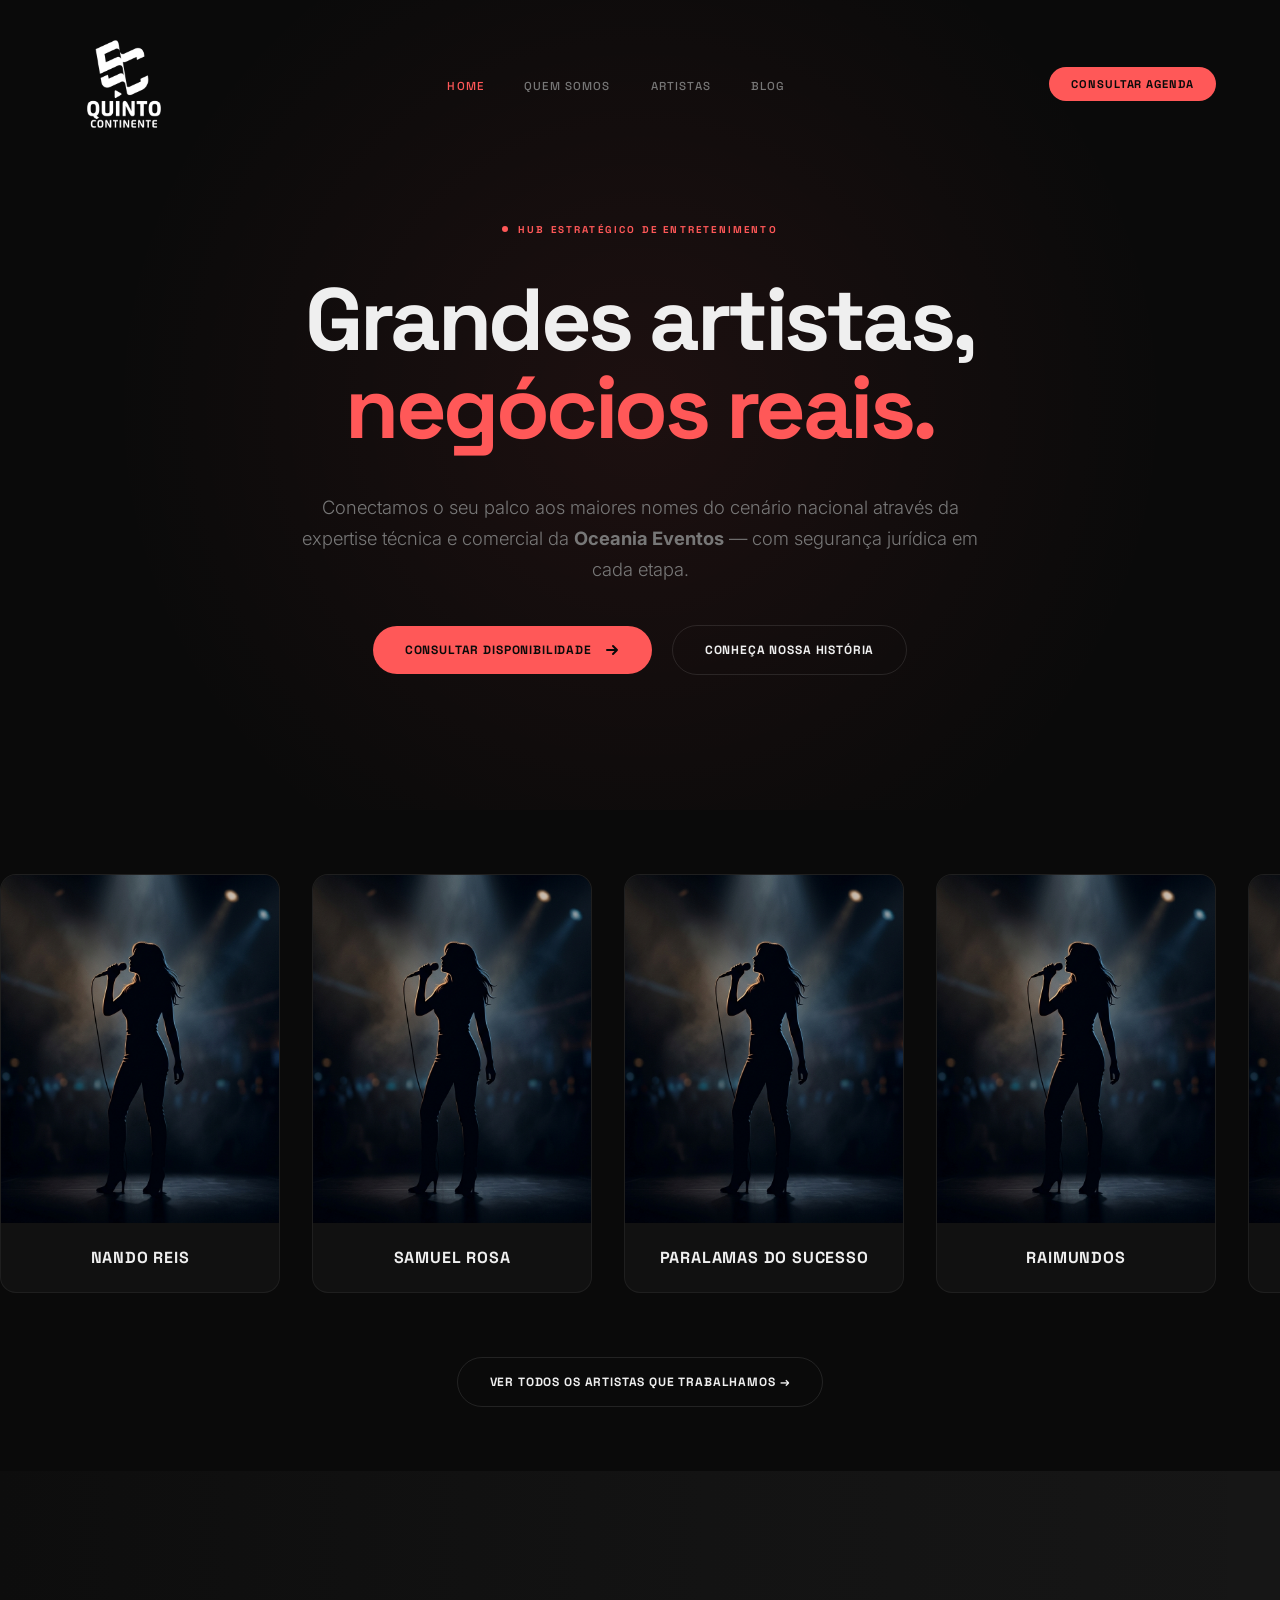
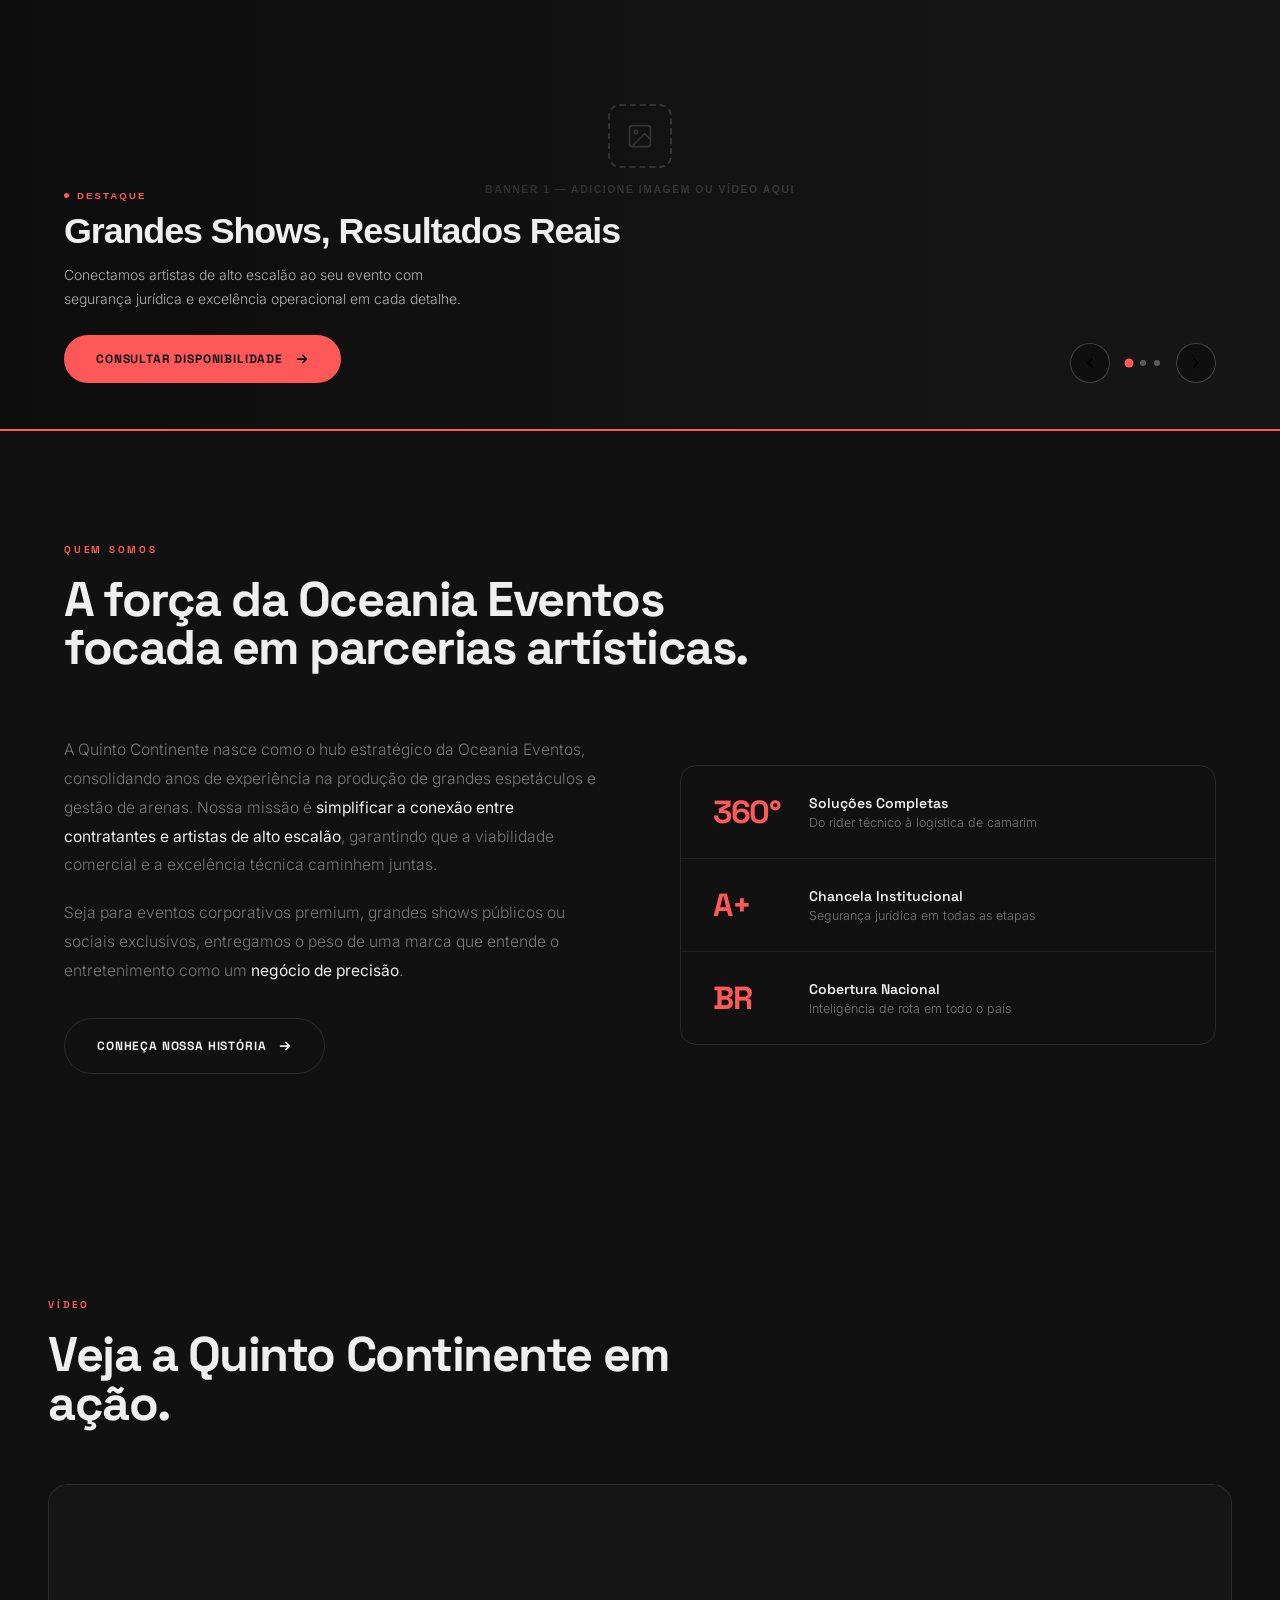
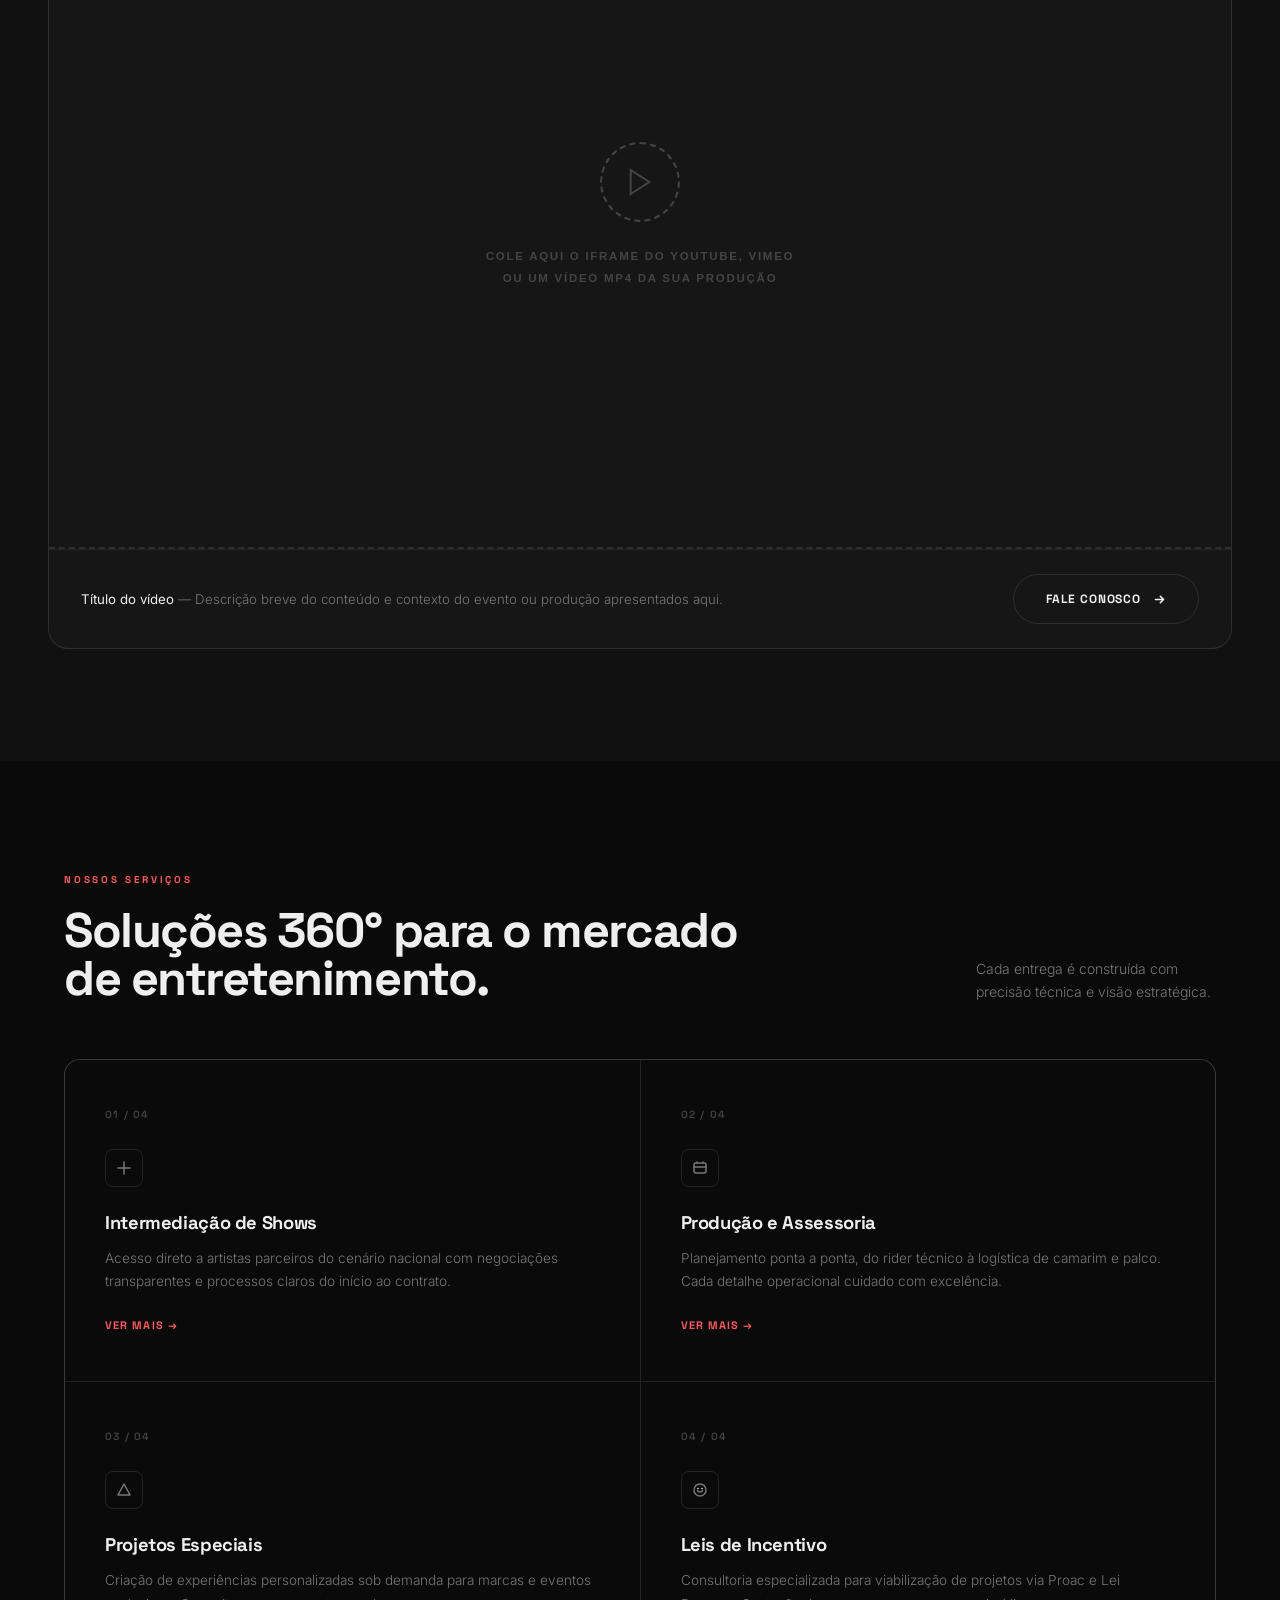
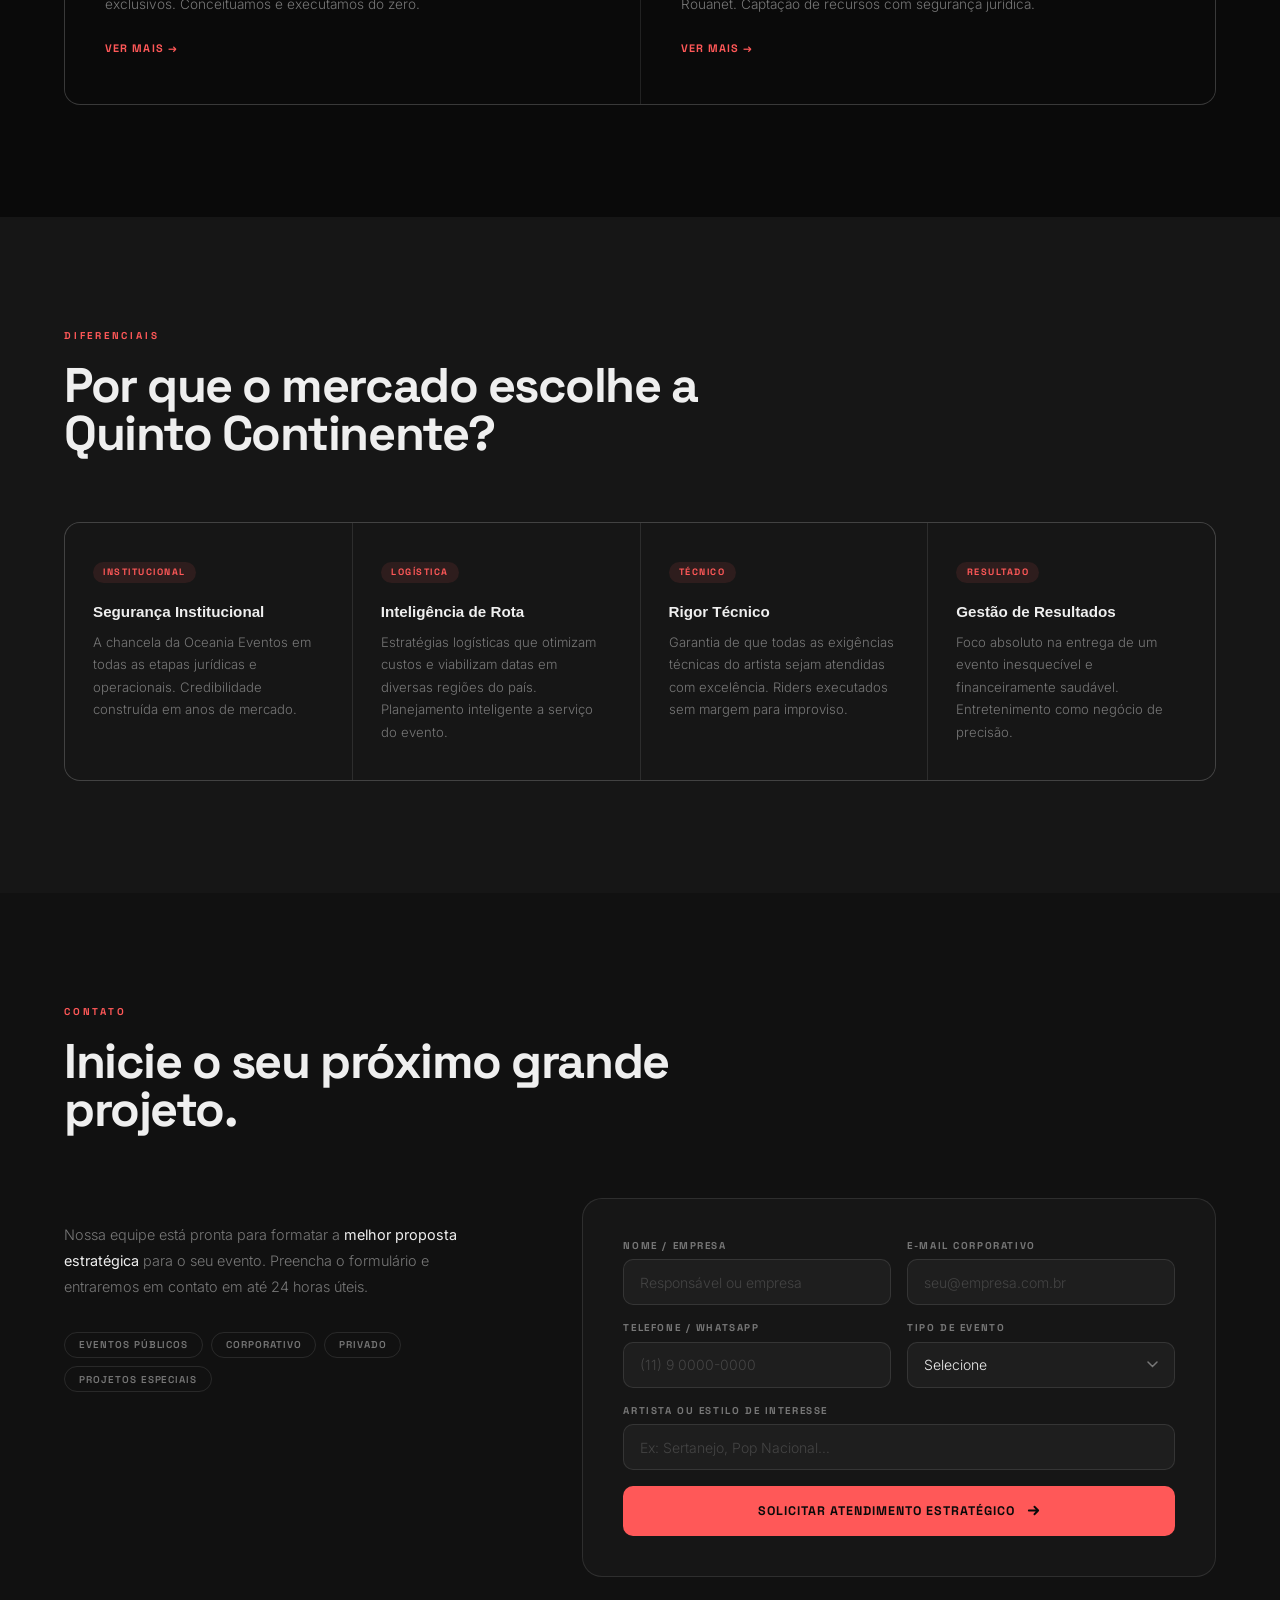
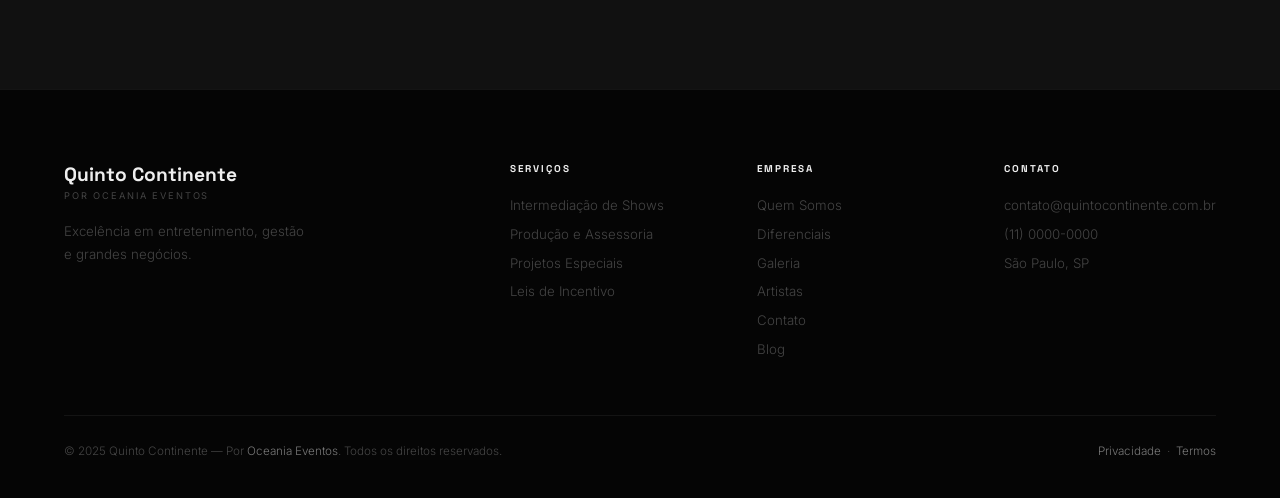
==== commit a8cae789: "feat: remove funcionalidade de troca de tema (fixo em dark mode)" ====
--- a/index.html
+++ b/index.html
@@ -12,29 +12,27 @@
     rel="stylesheet">
   <link rel="stylesheet" href="assets/css/style.css">
   <link rel="stylesheet" href="assets/css/media.css">
-  <script>if (localStorage.getItem('qc_theme') === 'light') document.documentElement.setAttribute('data-theme', 'light');</script>
+
 </head>
 
 <body>
   <nav id="nav">
-    <a href="index.html" class="nav-logo">
-      <img src="assets/images/logo.png" alt="Quinto Continente"
-        onerror="this.style.display='none';this.insertAdjacentHTML('afterend','<span style=\'font-family:Space Grotesk,sans-serif;font-size:1.1rem;font-weight:800;color:var(--text)\'>Quinto Continente</span>')">
-    </a>
-    <ul class="nav-links">
-      <li><a href="index.html" class="active">Home</a></li>
-      <li><a href="sobre/index.html">Quem Somos</a></li>
-      <li><a href="artistas/index.html">Artistas</a></li>
-      <li><a href="https://blog.quintocontinente.com.br" target="_blank" rel="noopener">Blog</a></li>
-    </ul>
-    <div style="display:flex; align-items:center; gap:1rem;">
-      <a href="#contato" class="nav-btn">Consultar Agenda</a>
-      <button class="theme-toggle" aria-label="Alternar tema" id="themeToggle"><svg id="themeIcon" viewBox="0 0 24 24"
-          width="20" height="20" stroke="currentColor" stroke-width="2" stroke-linecap="round" stroke-linejoin="round"
-          fill="none">
-          <path d="M21 12.79A9 9 0 1 1 11.21 3 7 7 0 0 0 21 12.79z"></path>
-        </svg></button>
-      <button class="nav-hamburger" aria-label="Menu"><span></span><span></span><span></span></button>
+    <div class="nav-inner">
+      <a href="index.html" class="nav-logo">
+        <img src="assets/images/logo.png" alt="Quinto Continente"
+          onerror="this.style.display='none';this.insertAdjacentHTML('afterend','<span style=\'font-family:Space Grotesk,sans-serif;font-size:1.1rem;font-weight:800;color:var(--text)\'>Quinto Continente</span>')">
+      </a>
+      <ul class="nav-links">
+        <li><a href="index.html" class="active">Home</a></li>
+        <li><a href="sobre/index.html">Quem Somos</a></li>
+        <li><a href="artistas/index.html">Artistas</a></li>
+        <li><a href="https://blog.quintocontinente.com.br" target="_blank" rel="noopener">Blog</a></li>
+      </ul>
+      <div style="display:flex; align-items:center; gap:1rem;">
+        <a href="#contato" class="nav-btn">Consultar Agenda</a>
+
+        <button class="nav-hamburger" aria-label="Menu"><span></span><span></span><span></span></button>
+      </div>
     </div>
   </nav>
   <div class="nav-mobile">
--- a/assets/css/style.css
+++ b/assets/css/style.css
@@ -22,20 +22,11 @@
   --radius-lg:  16px;
   --radius-xl:  20px;
   --nav-h:      88px;
-}
-
-[data-theme="light"] {
-  --bg:         #FFFFFF;
-  --bg2:        #F9F9F9;
-  --bg3:        #EFEFEF;
-  --surface:    #FFFFFF;
-  --line:       rgba(0,0,0,0.06);
-  --line2:      rgba(0,0,0,0.12);
-  --text:       #111111;
-  --muted:      #888888;
-  --muted2:     #555555;
-  --accent-dim: rgba(255,88,88,0.12);
-}
+  --site-pad:   clamp(1.5rem, 5vw, 4rem);
+  --max-w:      1400px;
+}
+
+
 
 html { scroll-behavior: smooth; overflow-x: hidden; width: 100%; }
 
@@ -46,6 +37,14 @@
   overflow-x: hidden;
 }
 
+.container {
+  max-width: var(--max-w);
+  margin: 0 auto;
+  padding-left: var(--site-pad);
+  padding-right: var(--site-pad);
+  width: 100%;
+}
+
 /* ── Scrollbar ─────────────────────────────────────────────── */
 ::-webkit-scrollbar { width: 4px; }
 ::-webkit-scrollbar-track { background: var(--bg); }
@@ -58,17 +57,23 @@
 /* ── Navigation ────────────────────────────────────────────── */
 nav {
   position: fixed; top: 0; left: 0; right: 0; z-index: 200;
+  display: flex; justify-content: center;
+  padding: 1.5rem var(--site-pad);
+  transition: background .3s, border-color .3s, padding .3s;
+}
+.nav-inner {
   display: flex; align-items: center; justify-content: space-between;
-  padding: 1.5rem 3rem;
-  transition: background .3s, border-color .3s;
+  width: 100%; max-width: var(--max-w);
 }
 nav.scrolled {
-  background: rgba(10,10,10,0.9);
+  background: rgba(10,10,10,0.85);
   backdrop-filter: blur(20px);
   border-bottom: 1px solid var(--line2);
+  padding: 0.8rem var(--site-pad);
 }
 .nav-logo { text-decoration: none; display: flex; align-items: center; }
-.nav-logo img { height: 72px; display: block; transition: height .3s; }
+.nav-logo img { height: 120px; display: block; transition: height .3s; }
+nav.scrolled .nav-logo img { height: 80px; }
 .nav-links {
   display: flex; align-items: center; gap: 2.5rem;
   list-style: none;
@@ -78,11 +83,10 @@
   font-size: 0.72rem; font-weight: 500;
   letter-spacing: 0.1em; text-transform: uppercase;
   color: var(--muted2); text-decoration: none;
-  transition: color .25s;
-}
-.nav-links a:hover,
-.nav-links a.active { color: var(--text); }
-.nav-links a.active { border-bottom: 1px solid var(--accent); padding-bottom: 2px; }
+  transition: color .3s;
+}
+.nav-links a:hover, .nav-links a.active { color: var(--accent); }
+
 .nav-btn {
   font-family: 'Space Grotesk', sans-serif;
   font-size: 0.7rem; font-weight: 700;
@@ -94,12 +98,7 @@
 }
 .nav-btn:hover { transform: translateY(-1px); box-shadow: 0 6px 20px rgba(255,88,88,0.3); }
 
-.theme-toggle {
-  display: flex; align-items: center; justify-content: center;
-  background: none; border: none; cursor: pointer; color: var(--text);
-  padding: 8px; border-radius: 50%; transition: background .2s, color .2s;
-}
-.theme-toggle:hover { background: var(--bg3); color: var(--accent); }
+
 
 /* Hamburger (mobile) */
 .nav-hamburger {
@@ -135,7 +134,7 @@
 
 /* ── Page header (inner pages) ─────────────────────────────── */
 .page-hero {
-  padding: calc(var(--nav-h) + 4rem) 3rem 5rem;
+  padding: calc(var(--nav-h) + 4rem) max(var(--site-pad), calc((100% - var(--max-w)) / 2)) 5rem;
   background: var(--bg2);
   border-bottom: 1px solid var(--line2);
 }
@@ -169,8 +168,18 @@
 .breadcrumb span { color: var(--muted); }
 
 /* ── Sections ──────────────────────────────────────────────── */
-section { padding: 7rem 3rem; }
-section.hero { padding: calc(var(--nav-h) + 5rem) 3rem 5rem; }
+section { 
+  padding: 7rem max(var(--site-pad), calc((100% - var(--max-w)) / 2)); 
+}
+
+section.hero { 
+  padding-top: calc(var(--nav-h) + 5rem);
+  padding-bottom: 5rem;
+  display: flex;
+  flex-direction: column;
+  justify-content: center;
+  align-items: center;
+}
 
 /* ── Hero (novo — 2 colunas humanizado) ────────────────────── */
 .hero {
@@ -429,7 +438,7 @@
 footer {
   background: #050505;
   border-top: 1px solid var(--line);
-  padding: 4.5rem 3rem 2.5rem;
+  padding: 4.5rem max(var(--site-pad), calc((100% - var(--max-w)) / 2)) 2.5rem;
 }
 .footer-top {
   display: grid; grid-template-columns: 2fr 1fr 1fr 1fr; gap: 3rem;
@@ -602,6 +611,13 @@
   gap: 2.5rem;
 }
 @media (max-width: 768px) {
+  nav { padding: 1rem var(--site-pad); }
+  .nav-logo img { height: 94px; }
+  nav.scrolled .nav-logo img { height: 72px; }
+  .nav-links { display: none; }
+  .nav-btn { display: none; }
+  .nav-hamburger { display: flex; }
+
   .artists-grid {
     grid-template-columns: repeat(auto-fill, minmax(240px, 1fr));
     gap: 1.5rem;
--- a/assets/css/media.css
+++ b/assets/css/media.css
@@ -3,25 +3,8 @@
    Banners rotativos + galeria de mídia + vídeo destaque
    ============================================================ */
 
-/* ── Hero (inline styles migradas) ────────────────────────── */
-.hero { min-height:100vh; padding:10rem 3rem 5rem; position:relative; overflow:hidden; display:flex; flex-direction:column; justify-content:flex-end; }
-.hero-bg { position:absolute; inset:0; z-index:0; background: radial-gradient(ellipse 55% 65% at 78% 18%, rgba(255,88,88,0.08) 0%, transparent 55%), radial-gradient(ellipse 35% 45% at 5% 95%, rgba(255,88,88,0.04) 0%, transparent 50%), var(--bg); }
-.hero-floats { position:absolute; top:9rem; right:3rem; z-index:1; display:flex; flex-direction:column; align-items:flex-end; gap:1.5rem; }
-.hero-float { text-align:right; opacity:0; animation:fadeUp .6s both; }
-.hero-float:nth-child(1){animation-delay:.5s} .hero-float:nth-child(2){animation-delay:.65s} .hero-float:nth-child(3){animation-delay:.8s}
-.hero-float-num { font-family:'Syne',sans-serif; font-size:2.4rem; font-weight:800; letter-spacing:-0.04em; color:var(--text); line-height:1; }
-.hero-float-num b { color:var(--accent); }
-.hero-float-label { font-size:.68rem; font-weight:300; letter-spacing:.1em; color:var(--muted2); margin-top:2px; }
-.hero-tag { display:inline-flex; align-items:center; gap:.6rem; font-family:'Syne',sans-serif; font-size:.62rem; font-weight:600; letter-spacing:.22em; text-transform:uppercase; color:var(--accent); margin-bottom:2rem; position:relative; z-index:1; opacity:0; animation:fadeUp .5s .1s both; }
-.hero-tag-dot { width:6px; height:6px; background:var(--accent); border-radius:50%; animation:pulse 2s infinite; }
-.hero h1 { font-family:'Syne',sans-serif; font-size:clamp(3rem,5.8vw,6rem); font-weight:800; line-height:.95; letter-spacing:-0.035em; color:var(--text); max-width:880px; margin-bottom:3rem; position:relative; z-index:1; opacity:0; animation:fadeUp .65s .25s both; }
-.hero h1 .hl { color:var(--bg); background:var(--accent); padding:.02em .1em; display:inline; line-height:1.1; }
-.hero-bottom { display:flex; align-items:flex-end; justify-content:space-between; gap:2rem; position:relative; z-index:1; opacity:0; animation:fadeUp .6s .45s both; }
-.hero-sub { font-size:.975rem; font-weight:300; line-height:1.75; color:var(--muted2); max-width:400px; }
-.hero-sub strong { color:var(--text); font-weight:400; }
-.hero-rule { position:absolute; bottom:0; left:0; right:0; height:1px; background:var(--line2); }
-@keyframes fadeUp { from{opacity:0;transform:translateY(22px)} to{opacity:1;transform:translateY(0)} }
-@keyframes pulse  { 0%,100%{opacity:1;transform:scale(1)} 50%{opacity:.4;transform:scale(.55)} }
+/* ── Hero (Removido por conflito — Estilos agora em style.css) ──────────────── */
+
 .sobre { background:var(--bg2); }
 .sobre-inner { display:grid; grid-template-columns:1fr 1fr; gap:5rem; align-items:center; margin-top:4rem; }
 .sobre-body { font-size:.975rem; font-weight:300; line-height:1.85; color:var(--muted2); }
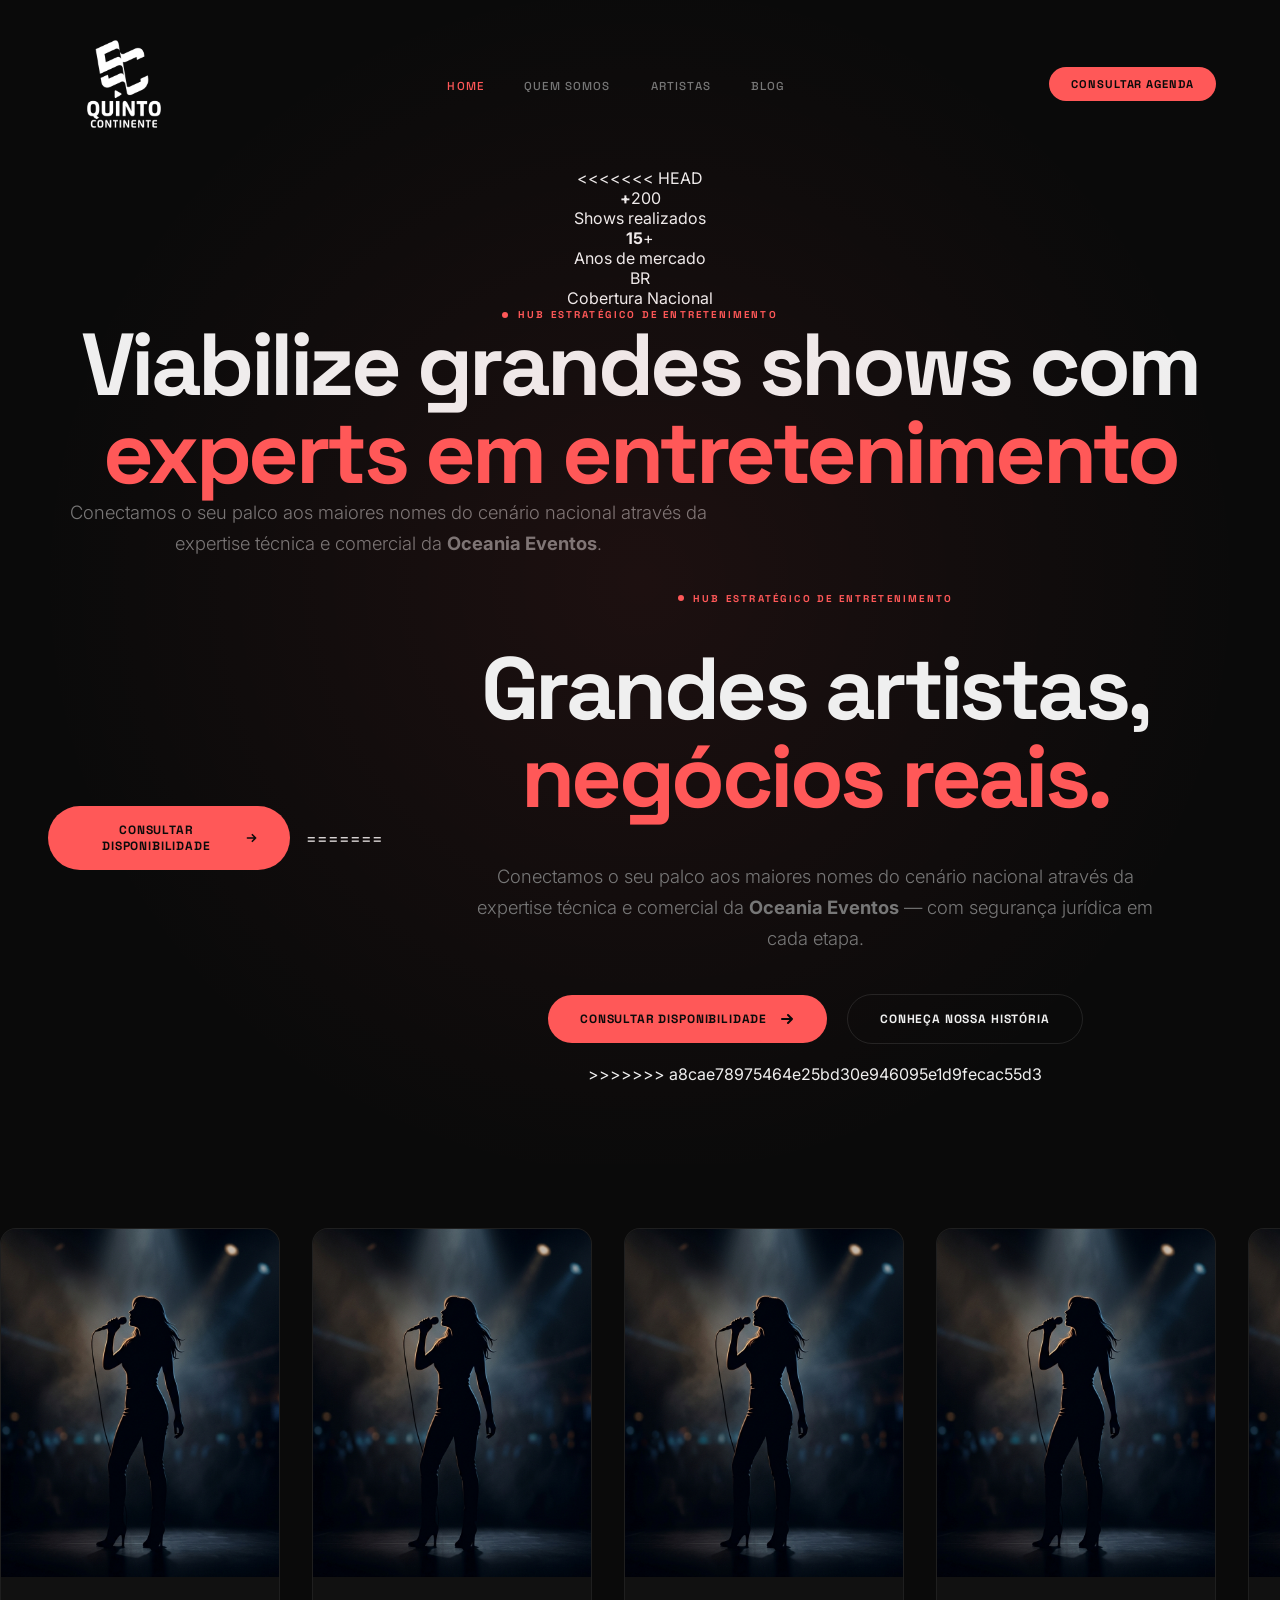
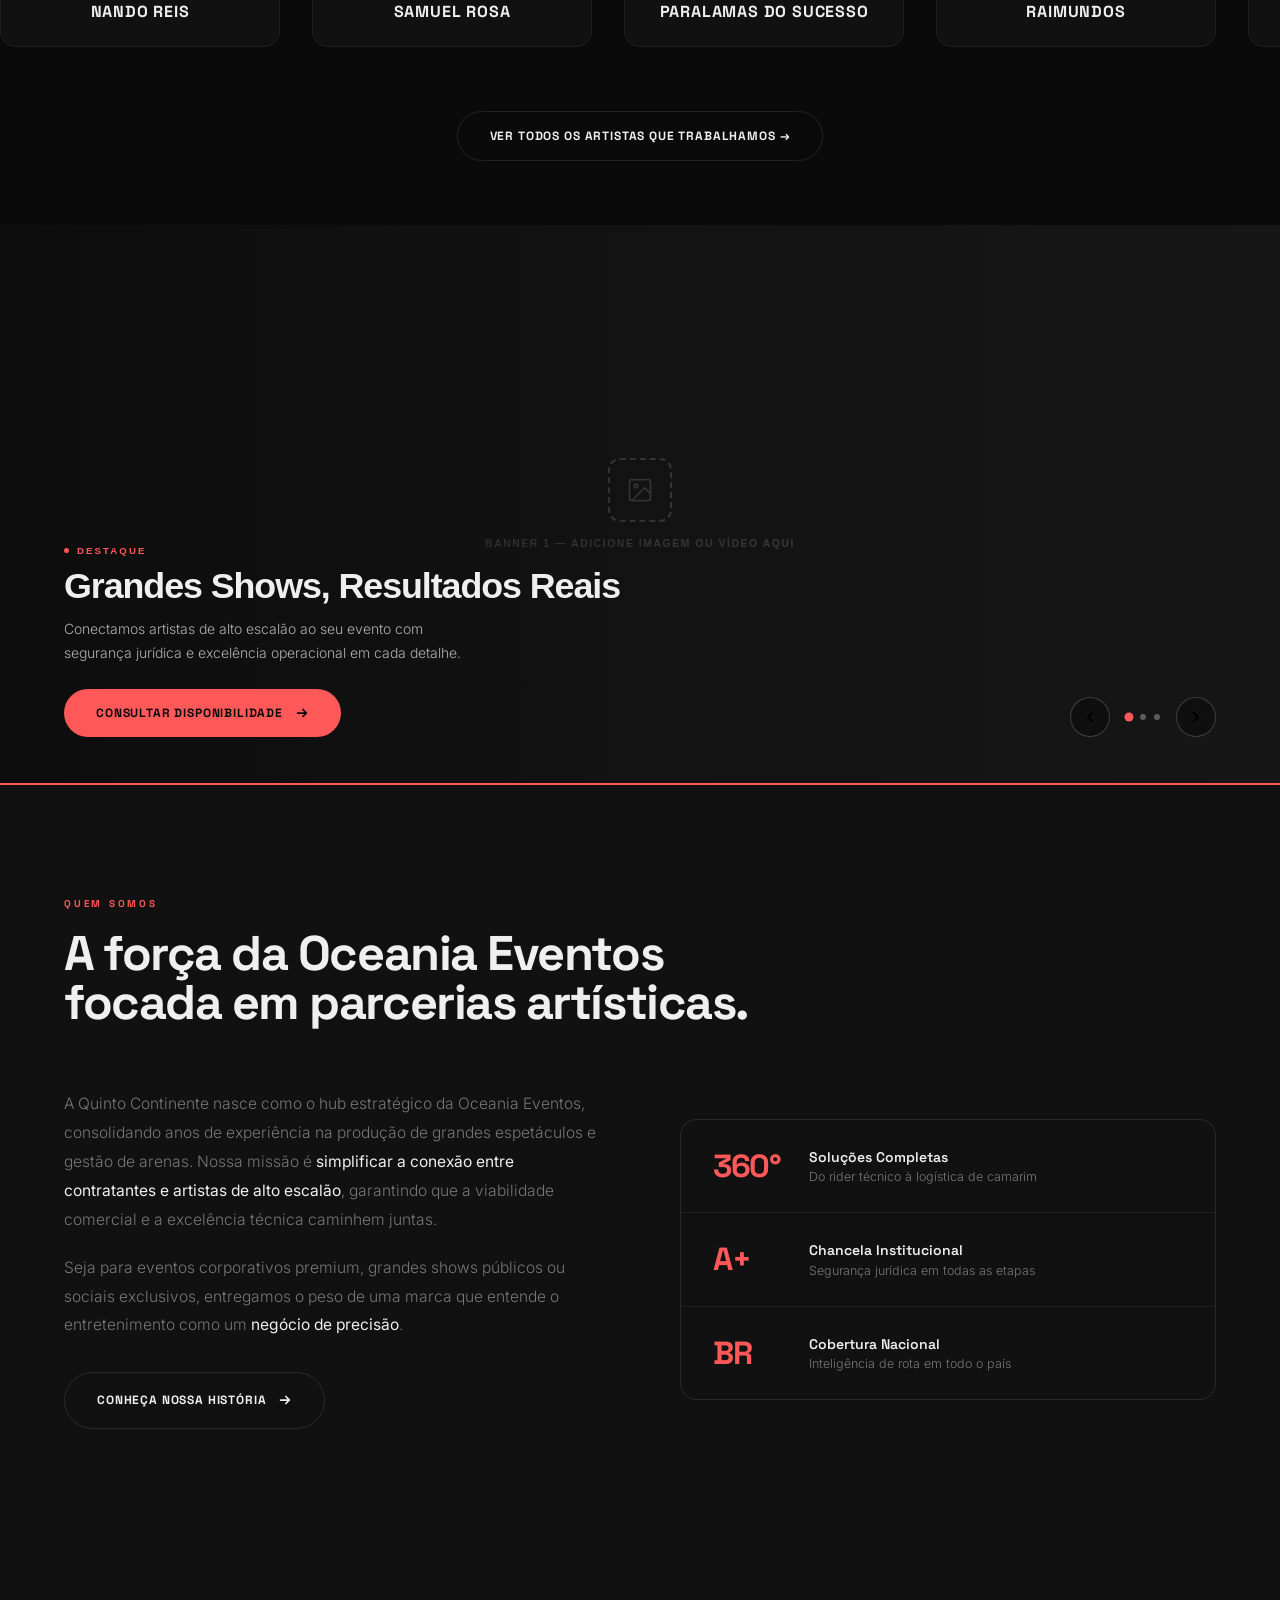
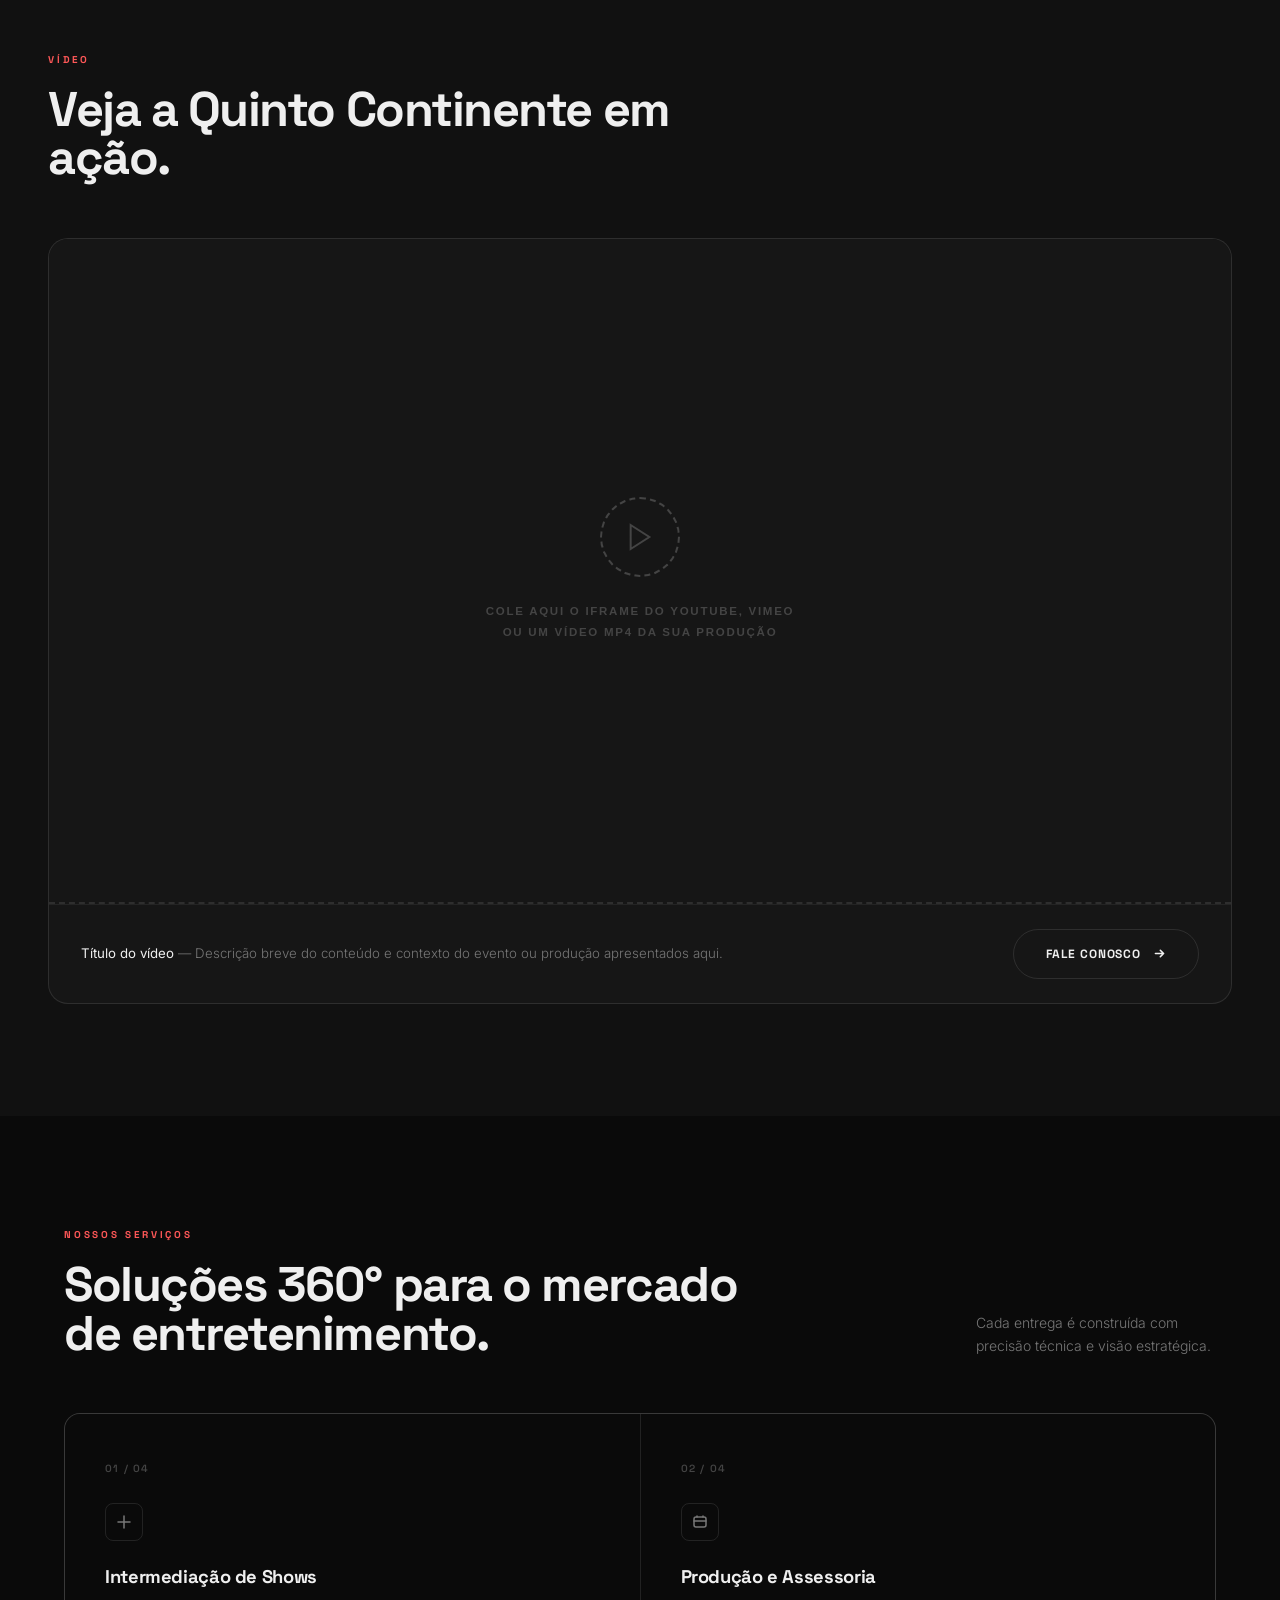
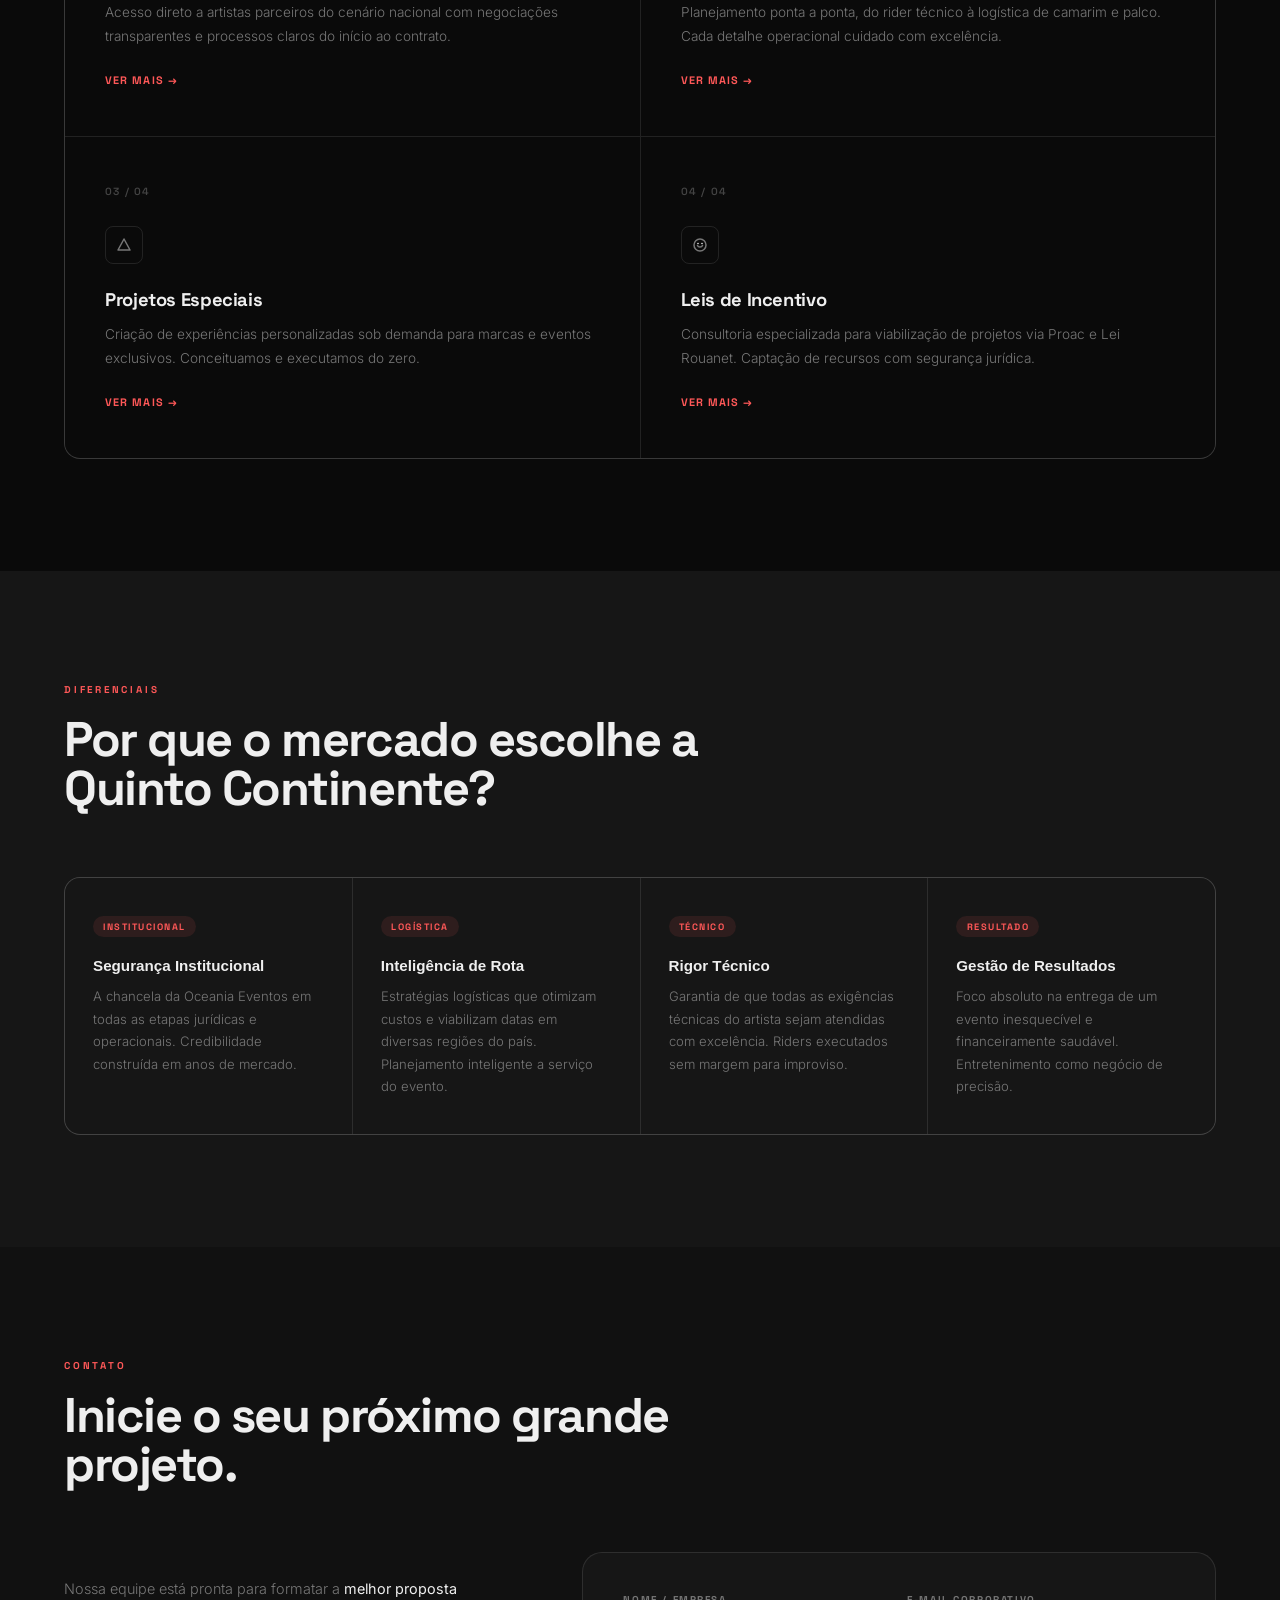
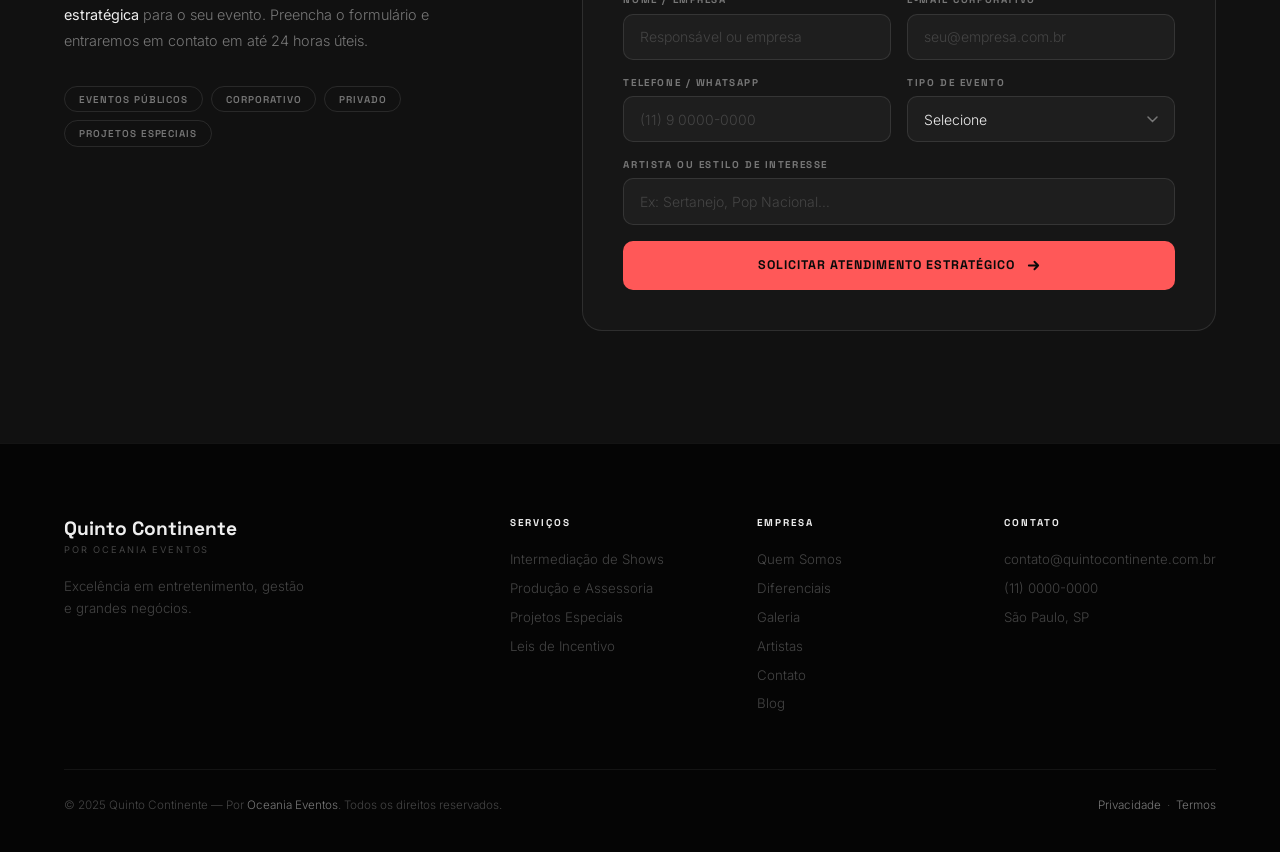
==== commit 03e77898: "ok" ====
--- a/index.html
+++ b/index.html
@@ -46,6 +46,19 @@
   <!-- HERO -->
   <section class="hero">
     <div class="hero-bg"></div>
+<<<<<<< HEAD
+    <div class="hero-floats">
+      <div class="hero-float"><div class="hero-float-num"><b>+</b>200</div><div class="hero-float-label">Shows realizados</div></div>
+      <div class="hero-float"><div class="hero-float-num"><b>15</b>+</div><div class="hero-float-label">Anos de mercado</div></div>
+      <div class="hero-float"><div class="hero-float-num">BR</div><div class="hero-float-label">Cobertura Nacional</div></div>
+    </div>
+    <div class="hero-tag"><span class="hero-tag-dot"></span>Hub Estratégico de Entretenimento</div>
+    <h1>Viabilize grandes shows com <span class="hl">experts em entretenimento</span></h1>
+    <div class="hero-bottom">
+      <p class="hero-sub">Conectamos o seu palco aos maiores nomes do cenário nacional através da expertise técnica e comercial da <strong>Oceania Eventos</strong>.</p>
+      <div style="display:flex; gap:1rem; align-items:center; margin-top:2rem;">
+        <a href="#contato" class="btn-main">Consultar disponibilidade <svg class="arr" width="16" height="16" viewBox="0 0 16 16" fill="none"><path d="M3 8h10M9 4l4 4-4 4" stroke="currentColor" stroke-width="2" stroke-linecap="round" stroke-linejoin="round"/></svg></a>
+=======
 
     <!-- COLUNA ESQUERDA -->
     <div class="hero-left">
@@ -61,6 +74,7 @@
           <svg class="arr" width="16" height="16" viewBox="0 0 16 16" fill="none"><path d="M3 8h10M9 4l4 4-4 4" stroke="currentColor" stroke-width="2" stroke-linecap="round" stroke-linejoin="round"/></svg>
         </a>
         <a href="sobre/index.html" class="btn-outline">Conheça nossa história</a>
+>>>>>>> a8cae78975464e25bd30e946095e1d9fecac55d3
       </div>
 
     </div>
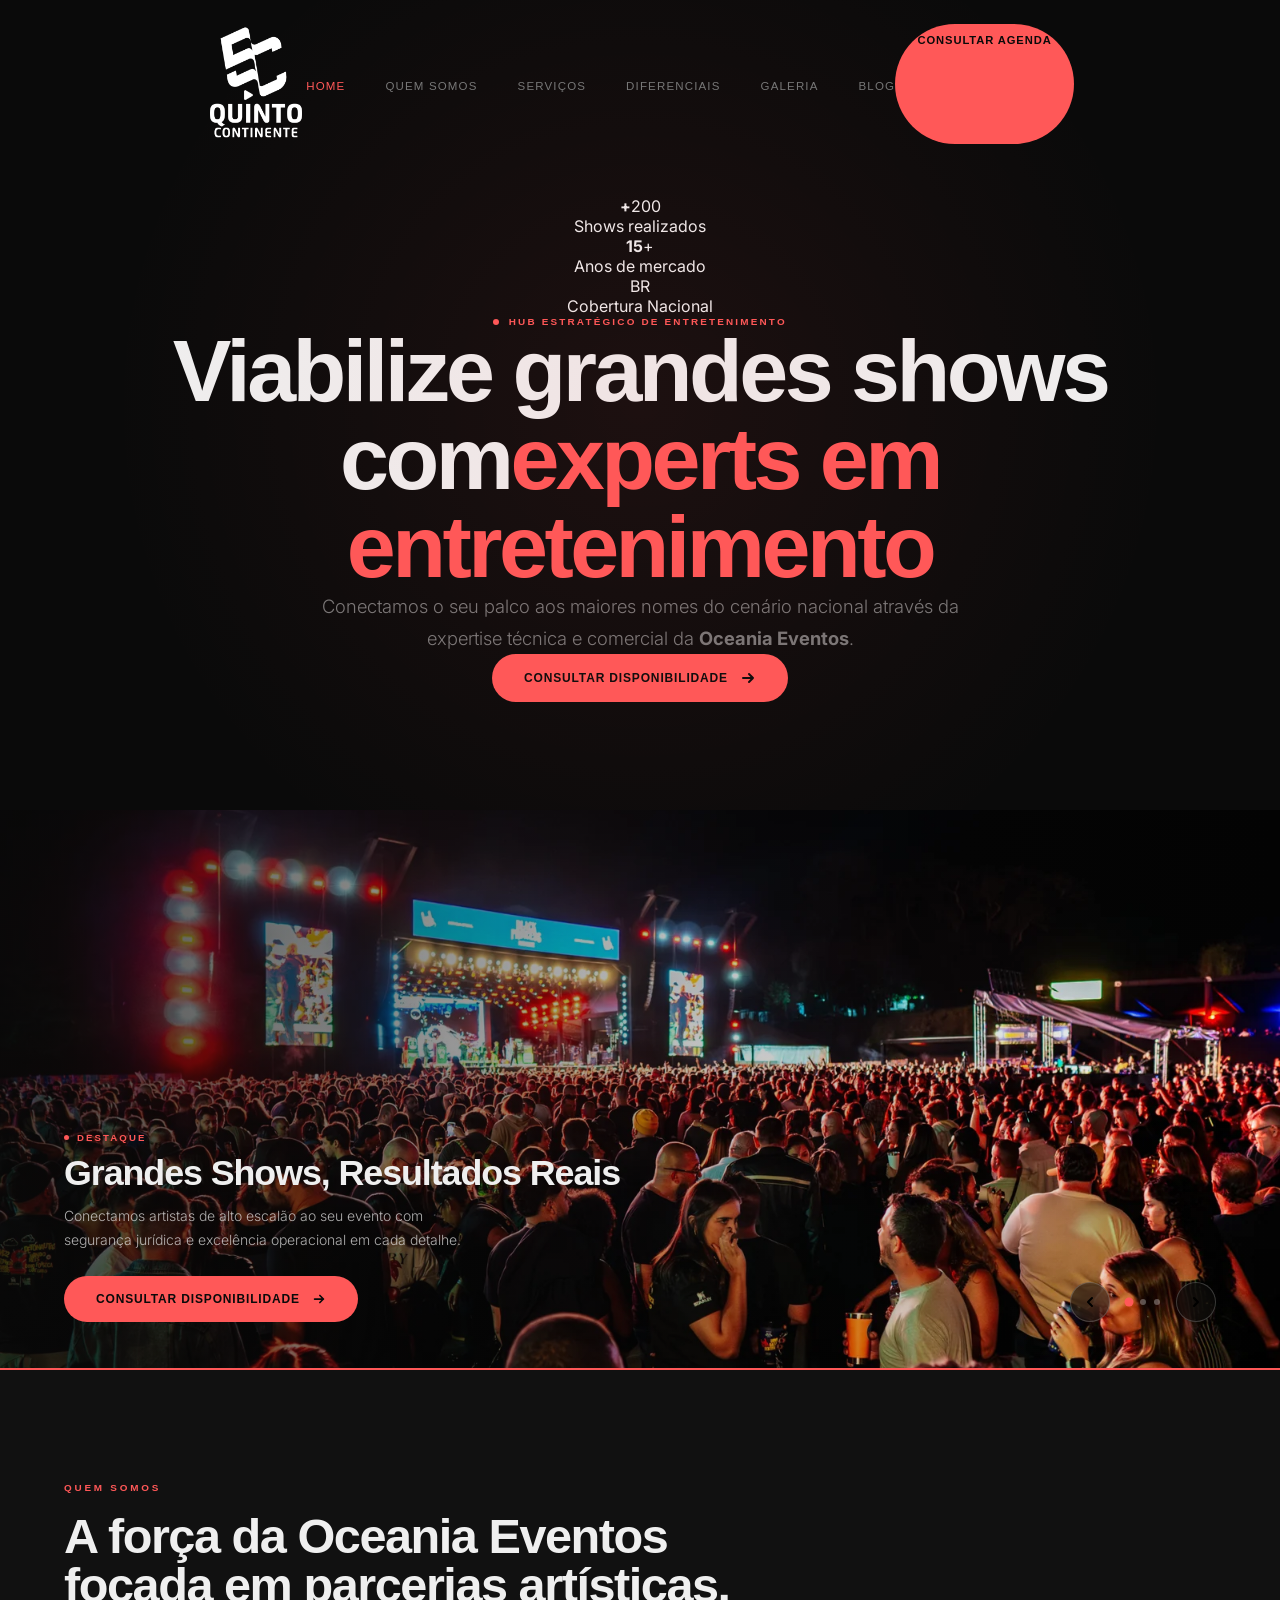
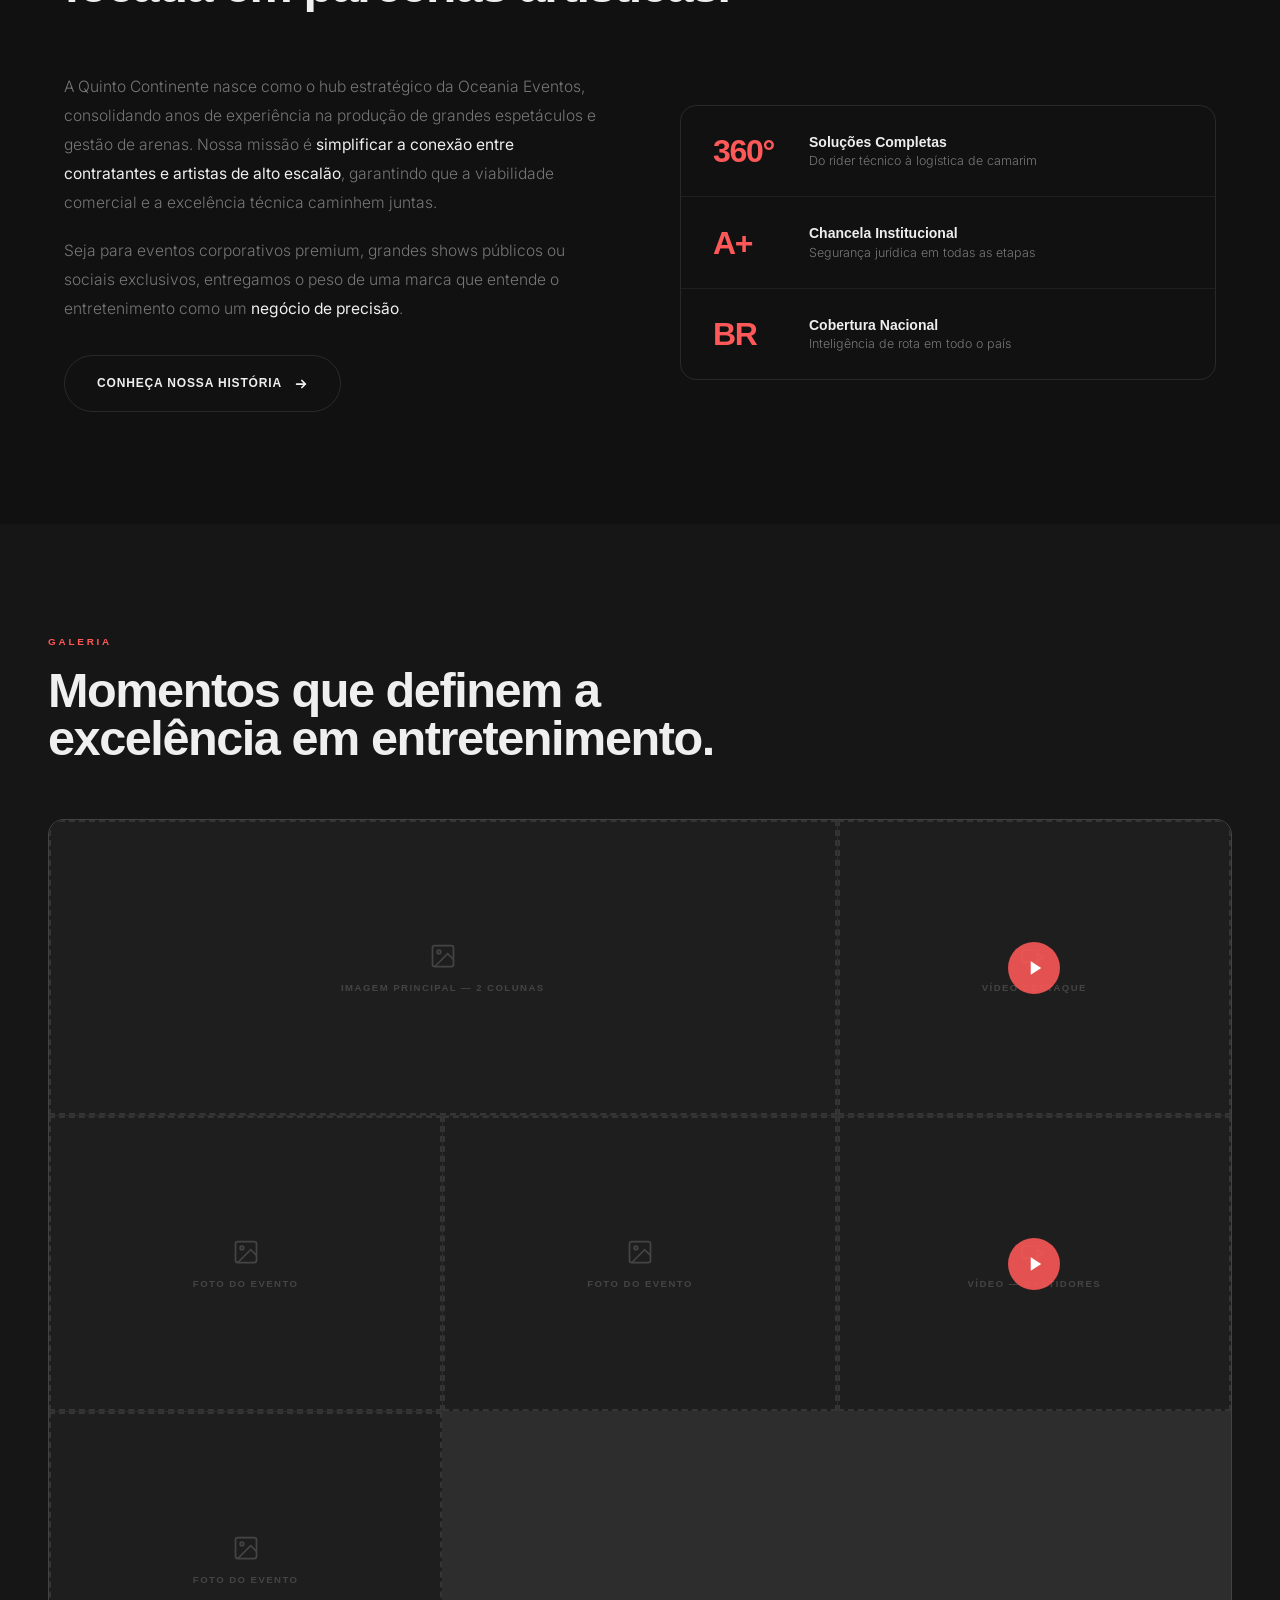
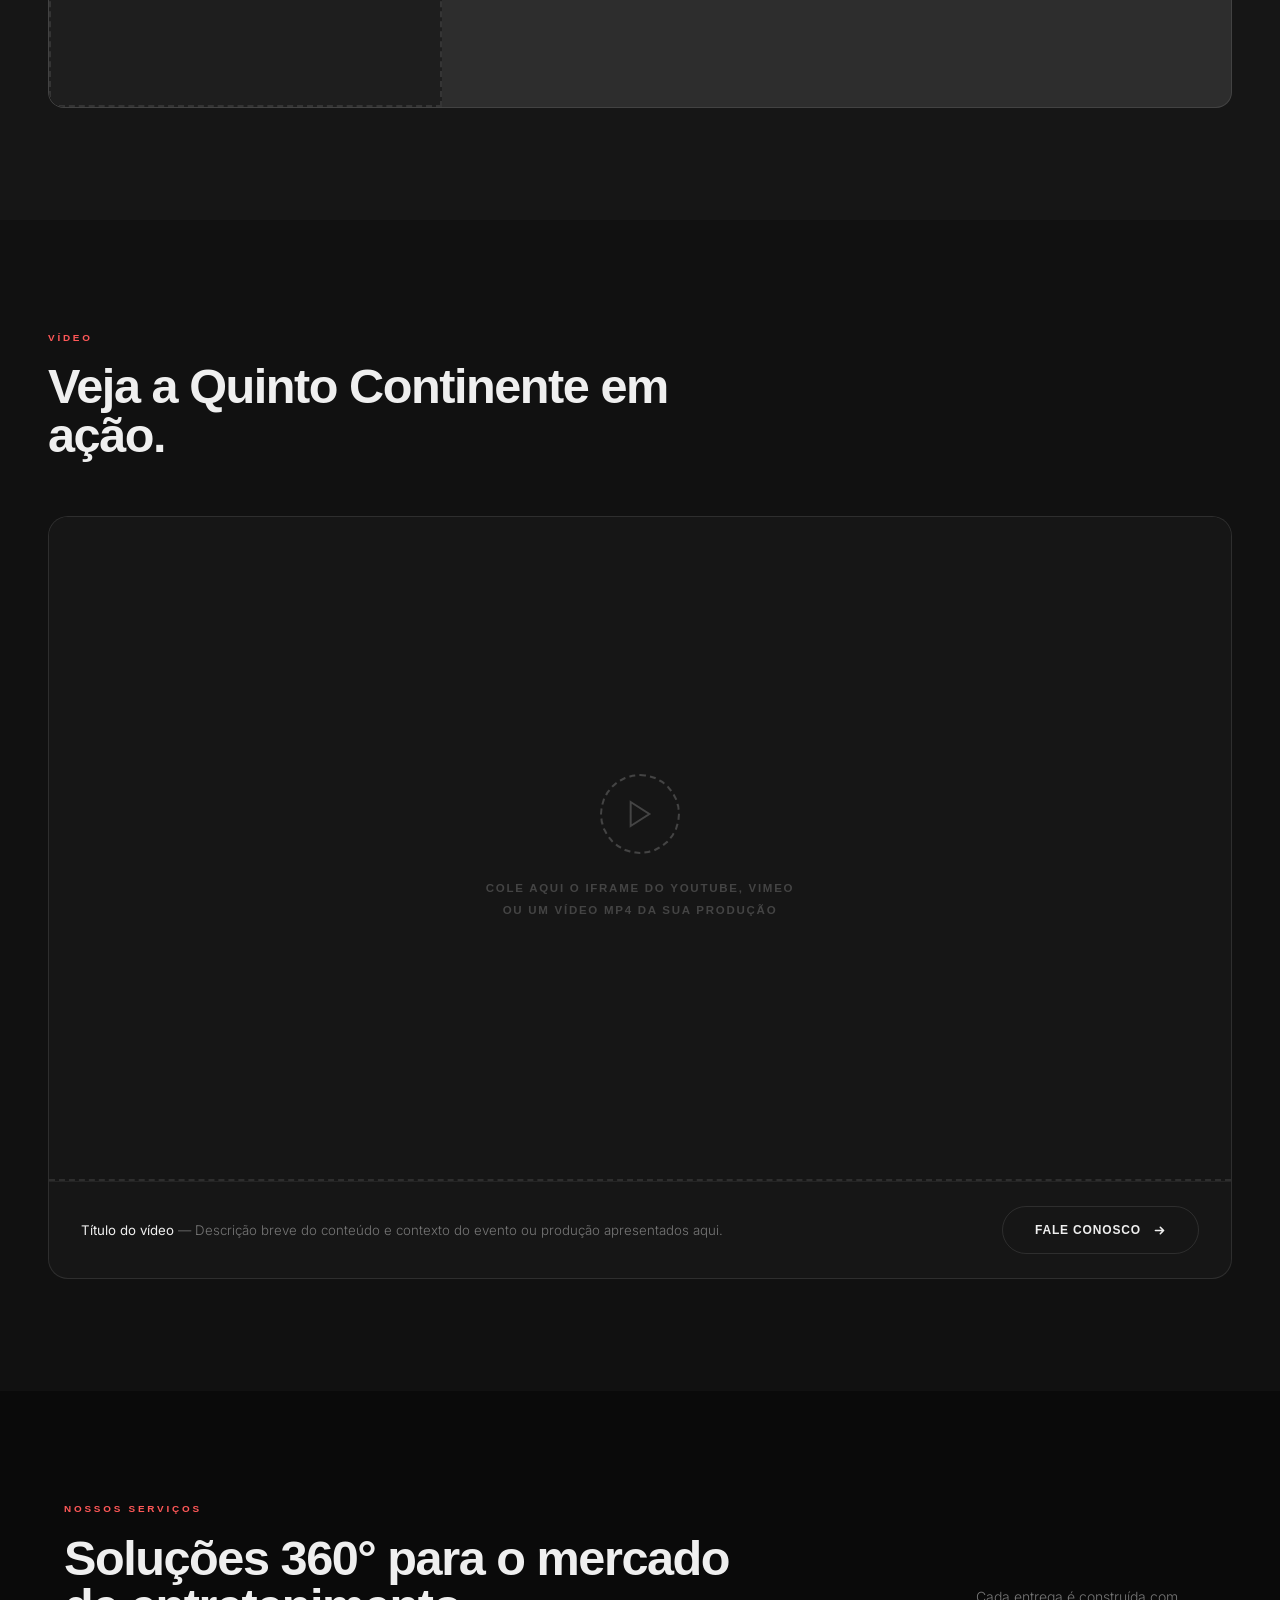
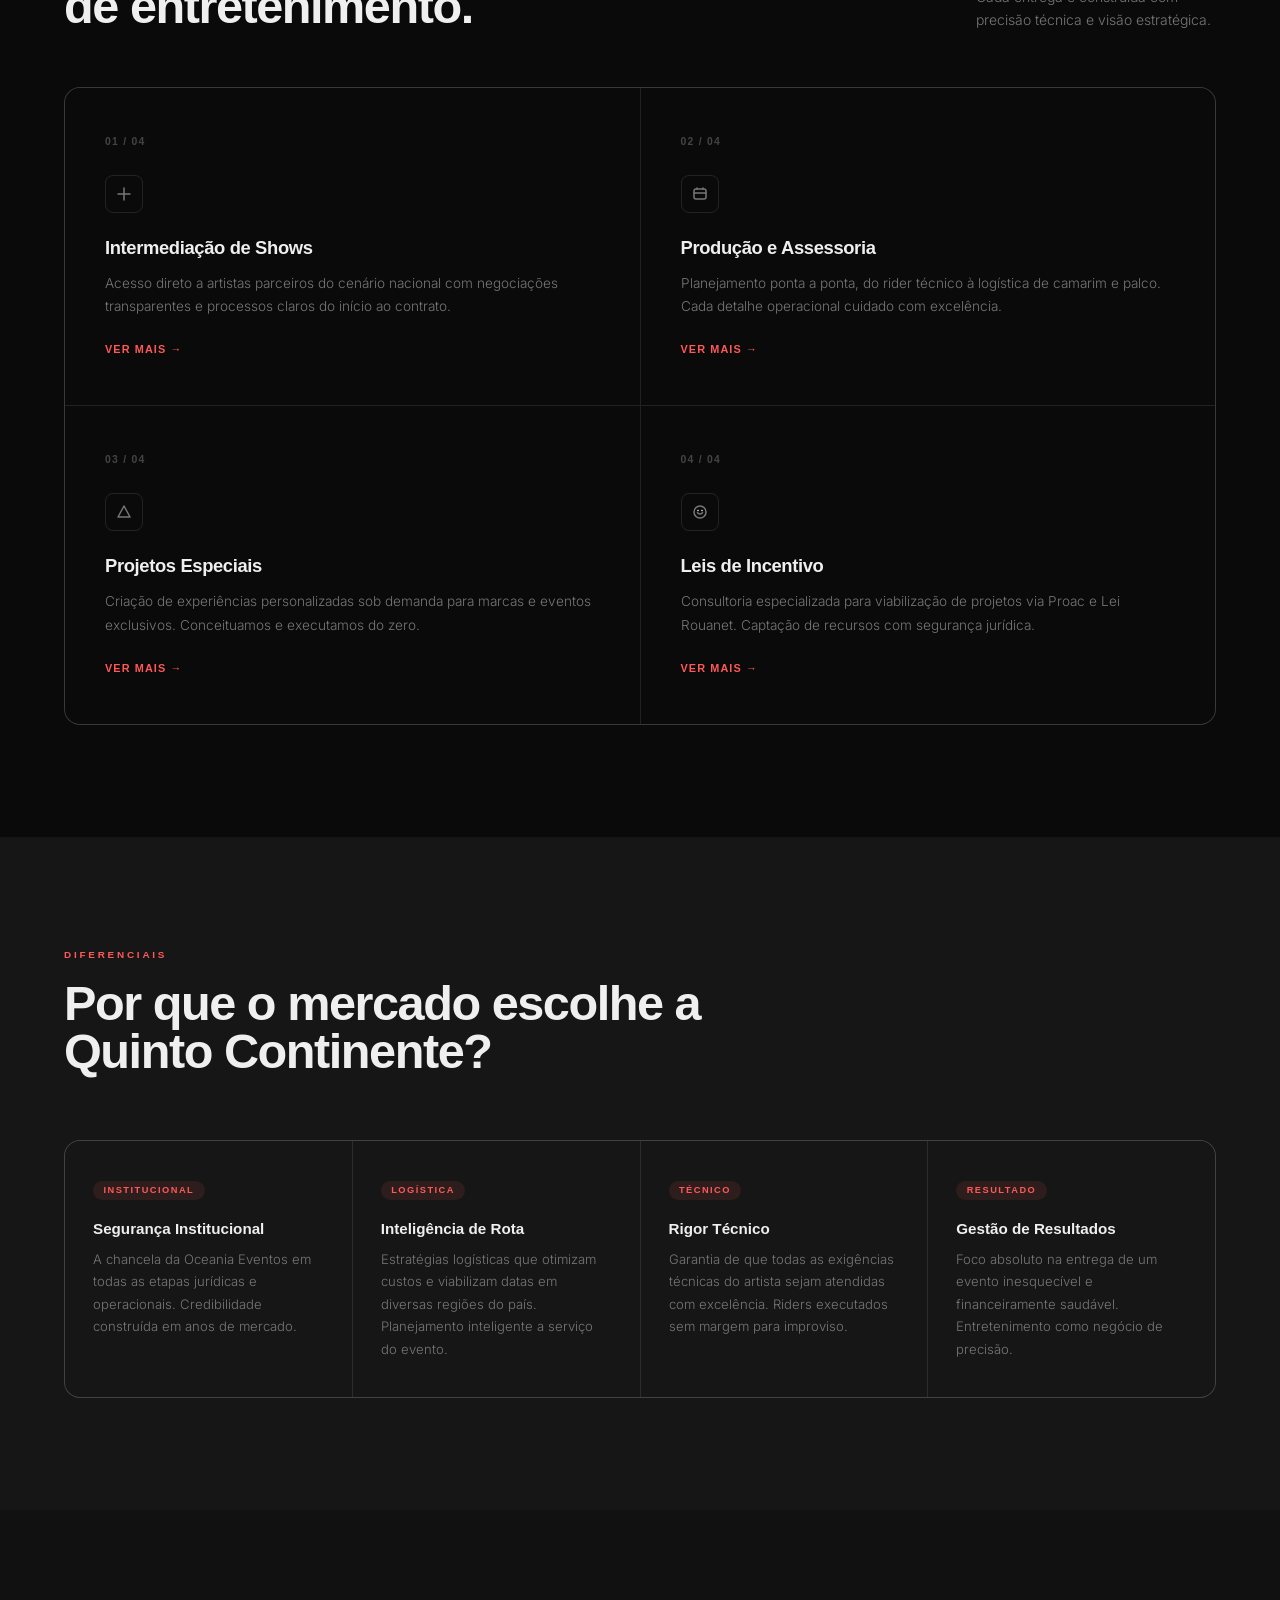
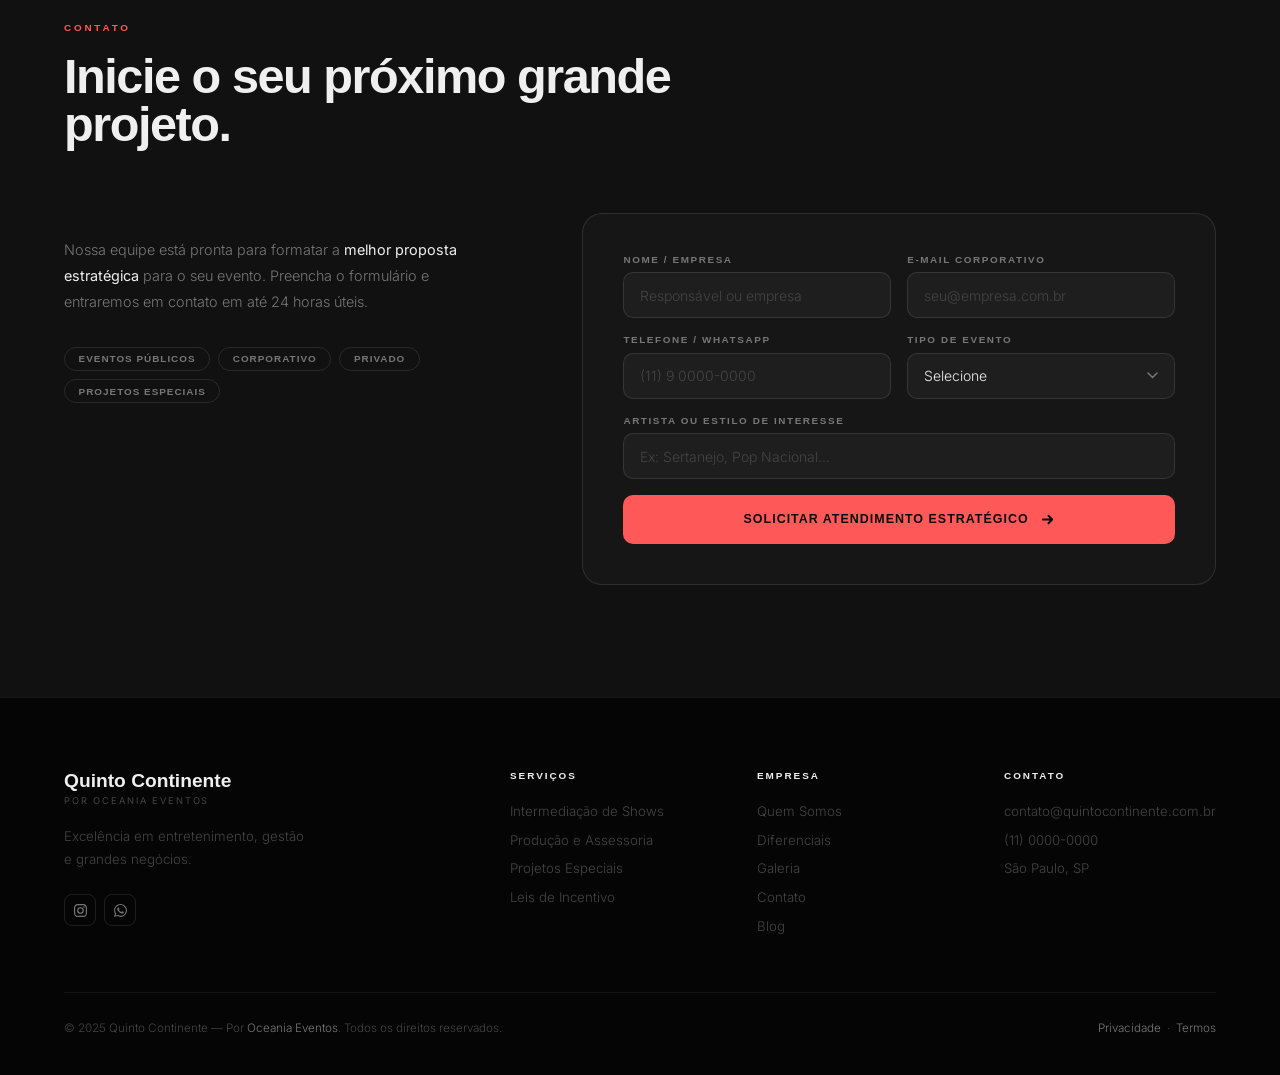
==== commit 53c5459c: "Merge ce40e25674d533e390a49810368b8f4a90515a84 into 37cd6aee9f36e17bd29130d099062ebd4eabc3c7" ====
--- a/index.html
+++ b/index.html
@@ -1,44 +1,39 @@
 <!DOCTYPE html>
 <html lang="pt-BR">
-
 <head>
   <meta charset="UTF-8">
   <meta name="viewport" content="width=device-width, initial-scale=1.0">
   <title>Quinto Continente – Hub Estratégico de Entretenimento</title>
-  <meta name="description"
-    content="Conectamos grandes artistas ao seu palco com segurança operacional e expertise técnica da Oceania Eventos.">
-  <link
-    href="https://fonts.googleapis.com/css2?family=Space+Grotesk:wght@400;500;600;700;800&family=Inter:wght@300;400;500&display=swap"
-    rel="stylesheet">
+  <meta name="description" content="Conectamos grandes artistas ao seu palco com segurança operacional e expertise técnica da Oceania Eventos.">
+  <link href="https://fonts.googleapis.com/css2?family=Syne:wght@400;500;600;700;800&family=Inter:wght@300;400;500&display=swap" rel="stylesheet">
   <link rel="stylesheet" href="assets/css/style.css">
   <link rel="stylesheet" href="assets/css/media.css">
-
 </head>
-
 <body>
+
+  <div id="cur" class="cursor"></div>
+  <div id="curR" class="cursor-ring"></div>
   <nav id="nav">
-    <div class="nav-inner">
-      <a href="index.html" class="nav-logo">
-        <img src="assets/images/logo.png" alt="Quinto Continente"
-          onerror="this.style.display='none';this.insertAdjacentHTML('afterend','<span style=\'font-family:Space Grotesk,sans-serif;font-size:1.1rem;font-weight:800;color:var(--text)\'>Quinto Continente</span>')">
-      </a>
-      <ul class="nav-links">
-        <li><a href="index.html" class="active">Home</a></li>
-        <li><a href="sobre/index.html">Quem Somos</a></li>
-        <li><a href="artistas/index.html">Artistas</a></li>
-        <li><a href="https://blog.quintocontinente.com.br" target="_blank" rel="noopener">Blog</a></li>
-      </ul>
-      <div style="display:flex; align-items:center; gap:1rem;">
-        <a href="#contato" class="nav-btn">Consultar Agenda</a>
-
-        <button class="nav-hamburger" aria-label="Menu"><span></span><span></span><span></span></button>
-      </div>
-    </div>
+    <a href="index.html" class="nav-logo">
+      <img src="assets/images/logo.png" alt="Quinto Continente" onerror="this.style.display='none';this.insertAdjacentHTML('afterend','<span style=\'font-family:Syne,sans-serif;font-size:1.1rem;font-weight:800;color:var(--text)\'>Quinto Continente</span>')">
+    </a>
+    <ul class="nav-links">
+      <li><a href="index.html" class="active">Home</a></li>
+      <li><a href="sobre/index.html">Quem Somos</a></li>
+      <li><a href="servicos/index.html">Serviços</a></li>
+      <li><a href="#diferenciais">Diferenciais</a></li>
+      <li><a href="#midia">Galeria</a></li>
+      <li><a href="https://blog.quintocontinente.com.br" target="_blank" rel="noopener">Blog</a></li>
+    </ul>
+    <a href="#contato" class="nav-btn">Consultar Agenda</a>
+    <button class="nav-hamburger" aria-label="Menu"><span></span><span></span><span></span></button>
   </nav>
   <div class="nav-mobile">
-    <a href="index.html" class="active">Home</a>
+    <a href="index.html">Home</a>
     <a href="sobre/index.html">Quem Somos</a>
-    <a href="artistas/index.html">Artistas</a>
+    <a href="servicos/index.html">Serviços</a>
+    <a href="#diferenciais">Diferenciais</a>
+    <a href="#midia">Galeria</a>
     <a href="https://blog.quintocontinente.com.br" target="_blank" rel="noopener">Blog</a>
     <a href="#contato" style="color:var(--accent)">Consultar Agenda</a>
   </div>
@@ -46,197 +41,74 @@
   <!-- HERO -->
   <section class="hero">
     <div class="hero-bg"></div>
-<<<<<<< HEAD
     <div class="hero-floats">
       <div class="hero-float"><div class="hero-float-num"><b>+</b>200</div><div class="hero-float-label">Shows realizados</div></div>
       <div class="hero-float"><div class="hero-float-num"><b>15</b>+</div><div class="hero-float-label">Anos de mercado</div></div>
       <div class="hero-float"><div class="hero-float-num">BR</div><div class="hero-float-label">Cobertura Nacional</div></div>
     </div>
     <div class="hero-tag"><span class="hero-tag-dot"></span>Hub Estratégico de Entretenimento</div>
-    <h1>Viabilize grandes shows com <span class="hl">experts em entretenimento</span></h1>
+    <h1>Viabilize grandes shows com<span class="hl">experts em entretenimento</span></h1>
     <div class="hero-bottom">
       <p class="hero-sub">Conectamos o seu palco aos maiores nomes do cenário nacional através da expertise técnica e comercial da <strong>Oceania Eventos</strong>.</p>
-      <div style="display:flex; gap:1rem; align-items:center; margin-top:2rem;">
-        <a href="#contato" class="btn-main">Consultar disponibilidade <svg class="arr" width="16" height="16" viewBox="0 0 16 16" fill="none"><path d="M3 8h10M9 4l4 4-4 4" stroke="currentColor" stroke-width="2" stroke-linecap="round" stroke-linejoin="round"/></svg></a>
-=======
-
-    <!-- COLUNA ESQUERDA -->
-    <div class="hero-left">
-      <div class="hero-tag"><span class="hero-tag-dot"></span>Hub Estratégico de Entretenimento</div>
-
-      <h1>Grandes artistas,<br><span class="hl">negócios reais.</span></h1>
-
-      <p class="hero-sub">Conectamos o seu palco aos maiores nomes do cenário nacional através da expertise técnica e comercial da <strong>Oceania Eventos</strong> — com segurança jurídica em cada etapa.</p>
-
-      <div class="hero-actions">
-        <a href="#contato" class="btn-main">
-          Consultar disponibilidade
-          <svg class="arr" width="16" height="16" viewBox="0 0 16 16" fill="none"><path d="M3 8h10M9 4l4 4-4 4" stroke="currentColor" stroke-width="2" stroke-linecap="round" stroke-linejoin="round"/></svg>
-        </a>
-        <a href="sobre/index.html" class="btn-outline">Conheça nossa história</a>
->>>>>>> a8cae78975464e25bd30e946095e1d9fecac55d3
-      </div>
-
-    </div>
-
-
-  </section>
-
-
-  <!-- ARTISTAS MARQUEE (Abaixo do Hero) -->
-  <section class="artistas-marquee-section">
-    <div class="marquee-container">
-      <div class="marquee-track">
-        <!-- List 1 -->
-        <div class="artist-card">
-          <div class="artist-img"><img src="assets/images/artist-placeholder.png" alt="Nando Reis"
-              style="width:100%; height:100%; object-fit:cover;"></div>
-          <div class="artist-info">
-            <h3 class="artist-name">Nando Reis</h3>
-          </div>
-        </div>
-        <div class="artist-card">
-          <div class="artist-img"><img src="assets/images/artist-placeholder.png" alt="Samuel Rosa"
-              style="width:100%; height:100%; object-fit:cover;"></div>
-          <div class="artist-info">
-            <h3 class="artist-name">Samuel Rosa</h3>
-          </div>
-        </div>
-        <div class="artist-card">
-          <div class="artist-img"><img src="assets/images/artist-placeholder.png" alt="Paralamas do Sucesso"
-              style="width:100%; height:100%; object-fit:cover;"></div>
-          <div class="artist-info">
-            <h3 class="artist-name">Paralamas do Sucesso</h3>
-          </div>
-        </div>
-        <div class="artist-card">
-          <div class="artist-img"><img src="assets/images/artist-placeholder.png" alt="Raimundos"
-              style="width:100%; height:100%; object-fit:cover;"></div>
-          <div class="artist-info">
-            <h3 class="artist-name">Raimundos</h3>
-          </div>
-        </div>
-        <div class="artist-card">
-          <div class="artist-img"><img src="assets/images/artist-placeholder.png" alt="CPM 22"
-              style="width:100%; height:100%; object-fit:cover;"></div>
-          <div class="artist-info">
-            <h3 class="artist-name">CPM 22</h3>
-          </div>
-        </div>
-        <div class="artist-card">
-          <div class="artist-img"><img src="assets/images/artist-placeholder.png" alt="Detonautas"
-              style="width:100%; height:100%; object-fit:cover;"></div>
-          <div class="artist-info">
-            <h3 class="artist-name">Detonautas</h3>
-          </div>
-        </div>
-        <!-- List 2 (Duplicate for infinite) -->
-        <div class="artist-card">
-          <div class="artist-img"><img src="assets/images/artist-placeholder.png" alt="Nando Reis"
-              style="width:100%; height:100%; object-fit:cover;"></div>
-          <div class="artist-info">
-            <h3 class="artist-name">Nando Reis</h3>
-          </div>
-        </div>
-        <div class="artist-card">
-          <div class="artist-img"><img src="assets/images/artist-placeholder.png" alt="Samuel Rosa"
-              style="width:100%; height:100%; object-fit:cover;"></div>
-          <div class="artist-info">
-            <h3 class="artist-name">Samuel Rosa</h3>
-          </div>
-        </div>
-        <div class="artist-card">
-          <div class="artist-img"><img src="assets/images/artist-placeholder.png" alt="Paralamas do Sucesso"
-              style="width:100%; height:100%; object-fit:cover;"></div>
-          <div class="artist-info">
-            <h3 class="artist-name">Paralamas do Sucesso</h3>
-          </div>
-        </div>
-      </div>
-    </div>
-    <div style="text-align:center; margin-top:4rem;">
-      <a href="artistas/index.html" class="btn-outline">Ver todos os artistas que trabalhamos →</a>
-    </div>
-  </section>
-
-  <!-- BANNER ROTATIVO -->
+      <a href="#contato" class="btn-main">Consultar disponibilidade <svg class="arr" width="16" height="16" viewBox="0 0 16 16" fill="none"><path d="M3 8h10M9 4l4 4-4 4" stroke="currentColor" stroke-width="2" stroke-linecap="round" stroke-linejoin="round"/></svg></a>
+    </div>
+    <div class="hero-rule"></div>
+  </section>
+
+  <!-- BANNER ROTATIVO
+       Para adicionar conteúdo em cada slide:
+       - Imagem: <img class="banner-media" src="SUA-IMAGEM.jpg" alt="descrição">
+       - Vídeo:  <video class="banner-media" autoplay muted loop playsinline><source src="SEU-VIDEO.mp4" type="video/mp4"></video>
+       Coloque a tag dentro de <div class="banner-slide"> antes do .banner-overlay
+  -->
   <div class="banner-section">
     <div class="banner-slider" id="bannerSlider">
+
       <div class="banner-slide active">
-        <div class="banner-ph">
-          <div class="banner-ph-icon"><svg viewBox="0 0 24 24" stroke="currentColor" fill="none" stroke-width="1.5">
-              <rect x="3" y="3" width="18" height="18" rx="2" />
-              <circle cx="8.5" cy="8.5" r="1.5" />
-              <path d="m21 15-5-5L5 21" />
-            </svg></div><span>Banner 1 — Adicione imagem ou vídeo aqui</span>
-        </div>
+        <!-- Substitua pelo conteúdo do Banner 1 -->
+        <div class="banner-ph"><div class="banner-ph-icon"><svg viewBox="0 0 24 24" stroke="currentColor" fill="none" stroke-width="1.5"><rect x="3" y="3" width="18" height="18" rx="2"/><circle cx="8.5" cy="8.5" r="1.5"/><path d="m21 15-5-5L5 21"/></svg></div><span><img class="banner-media" src="assets/images/banner_1.webp" alt="um baita festival"></span></div>
         <div class="banner-overlay"></div>
         <div class="banner-content">
           <div class="banner-label"><span class="banner-label-dot"></span>Destaque</div>
           <div class="banner-title">Grandes Shows, Resultados Reais</div>
-          <div class="banner-desc">Conectamos artistas de alto escalão ao seu evento com segurança jurídica e excelência
-            operacional em cada detalhe.</div>
-          <a href="#contato" class="btn-main">Consultar disponibilidade <svg class="arr" width="14" height="14"
-              viewBox="0 0 16 16" fill="none">
-              <path d="M3 8h10M9 4l4 4-4 4" stroke="currentColor" stroke-width="2" stroke-linecap="round"
-                stroke-linejoin="round" />
-            </svg></a>
-        </div>
-      </div>
+          <div class="banner-desc">Conectamos artistas de alto escalão ao seu evento com segurança jurídica e excelência operacional em cada detalhe.</div>
+          <a href="#contato" class="btn-main">Consultar disponibilidade <svg class="arr" width="14" height="14" viewBox="0 0 16 16" fill="none"><path d="M3 8h10M9 4l4 4-4 4" stroke="currentColor" stroke-width="2" stroke-linecap="round" stroke-linejoin="round"/></svg></a>
+        </div>
+      </div>
+
       <div class="banner-slide">
-        <div class="banner-ph">
-          <div class="banner-ph-icon"><svg viewBox="0 0 24 24" stroke="currentColor" fill="none" stroke-width="1.5">
-              <path d="m15 10 5 3-5 3V10z" />
-              <rect x="2" y="7" width="13" height="10" rx="2" />
-            </svg></div><span>Banner 2 — Adicione imagem ou vídeo aqui</span>
-        </div>
+        <!-- Substitua pelo conteúdo do Banner 2 -->
+        <div class="banner-ph"><div class="banner-ph-icon"><svg viewBox="0 0 24 24" stroke="currentColor" fill="none" stroke-width="1.5"><path d="m15 10 5 3-5 3V10z"/><rect x="2" y="7" width="13" height="10" rx="2"/></svg></div><span><img class="banner-media" src="assets/images/banner_2.webp" alt="descrição"></span></div>
         <div class="banner-overlay"></div>
         <div class="banner-content">
           <div class="banner-label"><span class="banner-label-dot"></span>Serviços</div>
           <div class="banner-title">Produção Completa Ponta a Ponta</div>
-          <div class="banner-desc">Do rider técnico à logística de camarim e palco — cada detalhe operacional cuidado
-            com excelência e precisão.</div>
-          <a href="servicos/index.html" class="btn-main">Ver nossos serviços <svg class="arr" width="14" height="14"
-              viewBox="0 0 16 16" fill="none">
-              <path d="M3 8h10M9 4l4 4-4 4" stroke="currentColor" stroke-width="2" stroke-linecap="round"
-                stroke-linejoin="round" />
-            </svg></a>
-        </div>
-      </div>
+          <div class="banner-desc">Do rider técnico à logística de camarim e palco — cada detalhe operacional cuidado com excelência e precisão.</div>
+          <a href="servicos/index.html" class="btn-main">Ver nossos serviços <svg class="arr" width="14" height="14" viewBox="0 0 16 16" fill="none"><path d="M3 8h10M9 4l4 4-4 4" stroke="currentColor" stroke-width="2" stroke-linecap="round" stroke-linejoin="round"/></svg></a>
+        </div>
+      </div>
+
       <div class="banner-slide">
-        <div class="banner-ph">
-          <div class="banner-ph-icon"><svg viewBox="0 0 24 24" stroke="currentColor" fill="none" stroke-width="1.5">
-              <polygon points="12,2 22,20 2,20" />
-            </svg></div><span>Banner 3 — Adicione imagem ou vídeo aqui</span>
-        </div>
+        <!-- Substitua pelo conteúdo do Banner 3 -->
+        <div class="banner-ph"><div class="banner-ph-icon"><svg viewBox="0 0 24 24" stroke="currentColor" fill="none" stroke-width="1.5"><polygon points="12,2 22,20 2,20"/></svg></div><span>Banner 3 — Adicione imagem ou vídeo aqui</span></div>
         <div class="banner-overlay"></div>
         <div class="banner-content">
           <div class="banner-label"><span class="banner-label-dot"></span>Projetos Especiais</div>
           <div class="banner-title">Experiências Personalizadas para Marcas</div>
-          <div class="banner-desc">Criamos e executamos projetos exclusivos sob demanda — do conceito ao evento
-            inesquecível, com total comprometimento.</div>
-          <a href="servicos/index.html#especiais" class="btn-main">Saiba mais <svg class="arr" width="14" height="14"
-              viewBox="0 0 16 16" fill="none">
-              <path d="M3 8h10M9 4l4 4-4 4" stroke="currentColor" stroke-width="2" stroke-linecap="round"
-                stroke-linejoin="round" />
-            </svg></a>
-        </div>
-      </div>
+          <div class="banner-desc">Criamos e executamos projetos exclusivos sob demanda — do conceito ao evento inesquecível, com total comprometimento.</div>
+          <a href="servicos/index.html#especiais" class="btn-main">Saiba mais <svg class="arr" width="14" height="14" viewBox="0 0 16 16" fill="none"><path d="M3 8h10M9 4l4 4-4 4" stroke="currentColor" stroke-width="2" stroke-linecap="round" stroke-linejoin="round"/></svg></a>
+        </div>
+      </div>
+
       <div class="banner-progress" id="bannerProgress"></div>
       <div class="banner-controls">
-        <button class="banner-btn" id="bannerPrev" aria-label="Anterior"><svg viewBox="0 0 16 16" stroke="currentColor"
-            fill="none" stroke-width="2" stroke-linecap="round" stroke-linejoin="round">
-            <path d="M10 4l-4 4 4 4" />
-          </svg></button>
+        <button class="banner-btn" id="bannerPrev" aria-label="Anterior"><svg viewBox="0 0 16 16" stroke="currentColor" fill="none" stroke-width="2" stroke-linecap="round" stroke-linejoin="round"><path d="M10 4l-4 4 4 4"/></svg></button>
         <div class="banner-dots" id="bannerDots">
           <div class="banner-dot active" data-slide="0"></div>
           <div class="banner-dot" data-slide="1"></div>
           <div class="banner-dot" data-slide="2"></div>
         </div>
-        <button class="banner-btn" id="bannerNext" aria-label="Próximo"><svg viewBox="0 0 16 16" stroke="currentColor"
-            fill="none" stroke-width="2" stroke-linecap="round" stroke-linejoin="round">
-            <path d="M6 4l4 4-4 4" />
-          </svg></button>
+        <button class="banner-btn" id="bannerNext" aria-label="Próximo"><svg viewBox="0 0 16 16" stroke="currentColor" fill="none" stroke-width="2" stroke-linecap="round" stroke-linejoin="round"><path d="M6 4l4 4-4 4"/></svg></button>
       </div>
     </div>
   </div>
@@ -247,64 +119,93 @@
     <h2 class="s-title reveal">A força da Oceania Eventos focada em parcerias artísticas.</h2>
     <div class="sobre-inner">
       <div class="sobre-body reveal">
-        <p>A Quinto Continente nasce como o hub estratégico da Oceania Eventos, consolidando anos de experiência na
-          produção de grandes espetáculos e gestão de arenas. Nossa missão é <strong>simplificar a conexão entre
-            contratantes e artistas de alto escalão</strong>, garantindo que a viabilidade comercial e a excelência
-          técnica caminhem juntas.</p>
-        <p>Seja para eventos corporativos premium, grandes shows públicos ou sociais exclusivos, entregamos o peso de
-          uma marca que entende o entretenimento como um <strong>negócio de precisão</strong>.</p>
-        <a href="sobre/index.html" class="btn-outline"
-          style="margin-top:2rem;display:inline-flex;align-items:center;gap:.75rem">Conheça nossa história <svg
-            class="arr" width="14" height="14" viewBox="0 0 16 16" fill="none">
-            <path d="M3 8h10M9 4l4 4-4 4" stroke="currentColor" stroke-width="2" stroke-linecap="round"
-              stroke-linejoin="round" />
-          </svg></a>
+        <p>A Quinto Continente nasce como o hub estratégico da Oceania Eventos, consolidando anos de experiência na produção de grandes espetáculos e gestão de arenas. Nossa missão é <strong>simplificar a conexão entre contratantes e artistas de alto escalão</strong>, garantindo que a viabilidade comercial e a excelência técnica caminhem juntas.</p>
+        <p>Seja para eventos corporativos premium, grandes shows públicos ou sociais exclusivos, entregamos o peso de uma marca que entende o entretenimento como um <strong>negócio de precisão</strong>.</p>
+        <a href="sobre/index.html" class="btn-outline" style="margin-top:2rem;display:inline-flex;align-items:center;gap:.75rem">Conheça nossa história <svg class="arr" width="14" height="14" viewBox="0 0 16 16" fill="none"><path d="M3 8h10M9 4l4 4-4 4" stroke="currentColor" stroke-width="2" stroke-linecap="round" stroke-linejoin="round"/></svg></a>
       </div>
       <div class="stat-box reveal d2">
-        <div class="stat-row">
-          <div class="stat-num">360°</div>
-          <div>
-            <div class="stat-title">Soluções Completas</div>
-            <div class="stat-sub">Do rider técnico à logística de camarim</div>
-          </div>
-        </div>
-        <div class="stat-row">
-          <div class="stat-num">A+</div>
-          <div>
-            <div class="stat-title">Chancela Institucional</div>
-            <div class="stat-sub">Segurança jurídica em todas as etapas</div>
-          </div>
-        </div>
-        <div class="stat-row">
-          <div class="stat-num">BR</div>
-          <div>
-            <div class="stat-title">Cobertura Nacional</div>
-            <div class="stat-sub">Inteligência de rota em todo o país</div>
-          </div>
-        </div>
-      </div>
-    </div>
-  </section>
-
-  <!-- VÍDEO DESTAQUE -->
+        <div class="stat-row"><div class="stat-num">360°</div><div><div class="stat-title">Soluções Completas</div><div class="stat-sub">Do rider técnico à logística de camarim</div></div></div>
+        <div class="stat-row"><div class="stat-num">A+</div><div><div class="stat-title">Chancela Institucional</div><div class="stat-sub">Segurança jurídica em todas as etapas</div></div></div>
+        <div class="stat-row"><div class="stat-num">BR</div><div><div class="stat-title">Cobertura Nacional</div><div class="stat-sub">Inteligência de rota em todo o país</div></div></div>
+      </div>
+    </div>
+  </section>
+
+  <!-- GALERIA DE MÍDIA
+       Para adicionar imagens/vídeos:
+       - Imagem: substitua <div class="midia-ph"> por <img src="foto.jpg" alt="descrição">
+       - Vídeo:  substitua <div class="midia-ph"> por <video src="video.mp4" muted loop></video>
+       - Edite o texto em .midia-hover-label com o título de cada item
+  -->
+  <section class="midia-section" id="midia">
+    <div class="s-label reveal">Galeria</div>
+    <h2 class="s-title reveal">Momentos que definem a excelência em entretenimento.</h2>
+    <div class="midia-grid reveal">
+
+      <div class="midia-item midia-large" data-type="image">
+        <!-- Imagem principal (ocupa 2 colunas) — Substitua o midia-ph abaixo -->
+        <div class="midia-ph"><svg viewBox="0 0 24 24" stroke="currentColor" fill="none" stroke-width="1.5"><rect x="3" y="3" width="18" height="18" rx="2"/><circle cx="8.5" cy="8.5" r="1.5"/><path d="m21 15-5-5L5 21"/></svg><span>Imagem principal — 2 colunas</span></div>
+        <div class="midia-hover"><div class="midia-hover-label">Show em destaque</div></div>
+      </div>
+
+      <div class="midia-item" data-type="video">
+        <!-- Vídeo 1 — Substitua o midia-ph abaixo -->
+        <div class="midia-ph"><svg viewBox="0 0 24 24" stroke="currentColor" fill="none" stroke-width="1.5"><path d="m15 10 5 3-5 3V10z"/><rect x="2" y="7" width="13" height="10" rx="2"/></svg><span>Vídeo destaque</span></div>
+        <div class="midia-play-icon"><svg viewBox="0 0 24 24" fill="white"><polygon points="5,3 19,12 5,21"/></svg></div>
+        <div class="midia-hover"><div class="midia-hover-label">Assista ao vídeo</div></div>
+      </div>
+
+      <div class="midia-item" data-type="image">
+        <!-- Foto 2 — Substitua o midia-ph abaixo -->
+        <div class="midia-ph"><svg viewBox="0 0 24 24" stroke="currentColor" fill="none" stroke-width="1.5"><rect x="3" y="3" width="18" height="18" rx="2"/><circle cx="8.5" cy="8.5" r="1.5"/><path d="m21 15-5-5L5 21"/></svg><span>Foto do evento</span></div>
+        <div class="midia-hover"><div class="midia-hover-label">Evento corporativo</div></div>
+      </div>
+
+      <div class="midia-item" data-type="image">
+        <!-- Foto 3 — Substitua o midia-ph abaixo -->
+        <div class="midia-ph"><svg viewBox="0 0 24 24" stroke="currentColor" fill="none" stroke-width="1.5"><rect x="3" y="3" width="18" height="18" rx="2"/><circle cx="8.5" cy="8.5" r="1.5"/><path d="m21 15-5-5L5 21"/></svg><span>Foto do evento</span></div>
+        <div class="midia-hover"><div class="midia-hover-label">Palco e produção</div></div>
+      </div>
+
+      <div class="midia-item" data-type="video">
+        <!-- Vídeo 2 — Substitua o midia-ph abaixo -->
+        <div class="midia-ph"><svg viewBox="0 0 24 24" stroke="currentColor" fill="none" stroke-width="1.5"><path d="m15 10 5 3-5 3V10z"/><rect x="2" y="7" width="13" height="10" rx="2"/></svg><span>Vídeo — bastidores</span></div>
+        <div class="midia-play-icon"><svg viewBox="0 0 24 24" fill="white"><polygon points="5,3 19,12 5,21"/></svg></div>
+        <div class="midia-hover"><div class="midia-hover-label">Bastidores do show</div></div>
+      </div>
+
+      <div class="midia-item" data-type="image">
+        <!-- Foto 4 — Substitua o midia-ph abaixo -->
+        <div class="midia-ph"><svg viewBox="0 0 24 24" stroke="currentColor" fill="none" stroke-width="1.5"><rect x="3" y="3" width="18" height="18" rx="2"/><circle cx="8.5" cy="8.5" r="1.5"/><path d="m21 15-5-5L5 21"/></svg><span>Foto do evento</span></div>
+        <div class="midia-hover"><div class="midia-hover-label">Show ao vivo</div></div>
+      </div>
+
+    </div>
+  </section>
+
+  <!-- VÍDEO DESTAQUE
+       Para YouTube: substitua o .video-ph-large por:
+         <iframe src="https://www.youtube.com/embed/ID_DO_VIDEO" allow="autoplay; encrypted-media" allowfullscreen></iframe>
+       Para vídeo próprio MP4:
+         <video controls poster="thumbnail.jpg"><source src="video.mp4" type="video/mp4"></video>
+  -->
   <section class="video-section" id="video">
     <div class="s-label reveal">Vídeo</div>
     <h2 class="s-title reveal">Veja a Quinto Continente em ação.</h2>
     <div class="video-wrap reveal d1">
+      <!-- Substitua o bloco abaixo pelo iframe do YouTube ou tag <video> -->
       <div class="video-ph-large">
-        <div class="video-ph-play"><svg viewBox="0 0 24 24" stroke="currentColor" fill="none" stroke-width="1.5">
-            <polygon points="5,3 19,12 5,21" />
-          </svg></div>
+        <div class="video-ph-play"><svg viewBox="0 0 24 24" stroke="currentColor" fill="none" stroke-width="1.5"><polygon points="5,3 19,12 5,21"/></svg></div>
         <p>Cole aqui o iframe do YouTube, Vimeo<br>ou um vídeo MP4 da sua produção</p>
       </div>
+      <!-- Exemplo YouTube (descomente e substitua o ID):
+      <iframe src="https://www.youtube.com/embed/SEU_VIDEO_ID?rel=0&modestbranding=1"
+              allow="accelerometer; autoplay; clipboard-write; encrypted-media; gyroscope; picture-in-picture"
+              allowfullscreen></iframe>
+      -->
       <div class="video-caption">
-        <div class="video-caption-text"><strong>Título do vídeo</strong> — Descrição breve do conteúdo e contexto do
-          evento ou produção apresentados aqui.</div>
-        <a href="#contato" class="btn-outline" style="white-space:nowrap;flex-shrink:0;">Fale conosco <svg class="arr"
-            width="13" height="13" viewBox="0 0 16 16" fill="none">
-            <path d="M3 8h10M9 4l4 4-4 4" stroke="currentColor" stroke-width="2" stroke-linecap="round"
-              stroke-linejoin="round" />
-          </svg></a>
+        <div class="video-caption-text"><strong>Título do vídeo</strong> — Descrição breve do conteúdo e contexto do evento ou produção apresentados aqui.</div>
+        <a href="#contato" class="btn-outline" style="white-space:nowrap;flex-shrink:0;">Fale conosco <svg class="arr" width="13" height="13" viewBox="0 0 16 16" fill="none"><path d="M3 8h10M9 4l4 4-4 4" stroke="currentColor" stroke-width="2" stroke-linecap="round" stroke-linejoin="round"/></svg></a>
       </div>
     </div>
   </section>
@@ -312,58 +213,14 @@
   <!-- SERVIÇOS -->
   <section class="servicos" id="servicos">
     <div class="servicos-hd">
-      <div>
-        <div class="s-label reveal">Nossos Serviços</div>
-        <h2 class="s-title reveal">Soluções 360° para o mercado de entretenimento.</h2>
-      </div>
+      <div><div class="s-label reveal">Nossos Serviços</div><h2 class="s-title reveal">Soluções 360° para o mercado de entretenimento.</h2></div>
       <p class="servicos-hd-note reveal">Cada entrega é construída com precisão técnica e visão estratégica.</p>
     </div>
     <div class="cards-wrap card-grid-2">
-      <div class="card reveal">
-        <div class="card-bar"></div>
-        <div class="card-idx">01 / 04</div>
-        <div class="card-icon"><svg viewBox="0 0 16 16" fill="none">
-            <path d="M8 2v12M2 8h12" stroke-width="1.5" stroke-linecap="round" />
-          </svg></div>
-        <h3 class="card-title">Intermediação de Shows</h3>
-        <p class="card-desc">Acesso direto a artistas parceiros do cenário nacional com negociações transparentes e
-          processos claros do início ao contrato.</p><a href="servicos/index.html#intermediacao" class="card-link">Ver
-          mais →</a>
-      </div>
-      <div class="card reveal d1">
-        <div class="card-bar"></div>
-        <div class="card-idx">02 / 04</div>
-        <div class="card-icon"><svg viewBox="0 0 16 16" fill="none">
-            <rect x="2" y="3" width="12" height="10" rx="2" stroke-width="1.5" />
-            <path d="M5 3V2M11 3V2M2 7h12" stroke-width="1.5" stroke-linecap="round" />
-          </svg></div>
-        <h3 class="card-title">Produção e Assessoria</h3>
-        <p class="card-desc">Planejamento ponta a ponta, do rider técnico à logística de camarim e palco. Cada detalhe
-          operacional cuidado com excelência.</p><a href="servicos/index.html#producao" class="card-link">Ver mais →</a>
-      </div>
-      <div class="card reveal d2">
-        <div class="card-bar"></div>
-        <div class="card-idx">03 / 04</div>
-        <div class="card-icon"><svg viewBox="0 0 16 16" fill="none">
-            <polygon points="8,2 14,13 2,13" stroke-width="1.5" stroke-linejoin="round" />
-          </svg></div>
-        <h3 class="card-title">Projetos Especiais</h3>
-        <p class="card-desc">Criação de experiências personalizadas sob demanda para marcas e eventos exclusivos.
-          Conceituamos e executamos do zero.</p><a href="servicos/index.html#especiais" class="card-link">Ver mais →</a>
-      </div>
-      <div class="card reveal d3">
-        <div class="card-bar"></div>
-        <div class="card-idx">04 / 04</div>
-        <div class="card-icon"><svg viewBox="0 0 16 16" fill="none">
-            <circle cx="8" cy="8" r="6" stroke-width="1.5" />
-            <path d="M5.5 8.5S6 10 8 10s2.5-1.5 2.5-1.5" stroke-width="1.5" stroke-linecap="round" />
-            <circle cx="6" cy="6.5" r=".8" fill="currentColor" stroke="none" />
-            <circle cx="10" cy="6.5" r=".8" fill="currentColor" stroke="none" />
-          </svg></div>
-        <h3 class="card-title">Leis de Incentivo</h3>
-        <p class="card-desc">Consultoria especializada para viabilização de projetos via Proac e Lei Rouanet. Captação
-          de recursos com segurança jurídica.</p><a href="servicos/index.html#leis" class="card-link">Ver mais →</a>
-      </div>
+      <div class="card reveal"><div class="card-bar"></div><div class="card-idx">01 / 04</div><div class="card-icon"><svg viewBox="0 0 16 16" fill="none"><path d="M8 2v12M2 8h12" stroke-width="1.5" stroke-linecap="round"/></svg></div><h3 class="card-title">Intermediação de Shows</h3><p class="card-desc">Acesso direto a artistas parceiros do cenário nacional com negociações transparentes e processos claros do início ao contrato.</p><a href="servicos/index.html#intermediacao" class="card-link">Ver mais →</a></div>
+      <div class="card reveal d1"><div class="card-bar"></div><div class="card-idx">02 / 04</div><div class="card-icon"><svg viewBox="0 0 16 16" fill="none"><rect x="2" y="3" width="12" height="10" rx="2" stroke-width="1.5"/><path d="M5 3V2M11 3V2M2 7h12" stroke-width="1.5" stroke-linecap="round"/></svg></div><h3 class="card-title">Produção e Assessoria</h3><p class="card-desc">Planejamento ponta a ponta, do rider técnico à logística de camarim e palco. Cada detalhe operacional cuidado com excelência.</p><a href="servicos/index.html#producao" class="card-link">Ver mais →</a></div>
+      <div class="card reveal d2"><div class="card-bar"></div><div class="card-idx">03 / 04</div><div class="card-icon"><svg viewBox="0 0 16 16" fill="none"><polygon points="8,2 14,13 2,13" stroke-width="1.5" stroke-linejoin="round"/></svg></div><h3 class="card-title">Projetos Especiais</h3><p class="card-desc">Criação de experiências personalizadas sob demanda para marcas e eventos exclusivos. Conceituamos e executamos do zero.</p><a href="servicos/index.html#especiais" class="card-link">Ver mais →</a></div>
+      <div class="card reveal d3"><div class="card-bar"></div><div class="card-idx">04 / 04</div><div class="card-icon"><svg viewBox="0 0 16 16" fill="none"><circle cx="8" cy="8" r="6" stroke-width="1.5"/><path d="M5.5 8.5S6 10 8 10s2.5-1.5 2.5-1.5" stroke-width="1.5" stroke-linecap="round"/><circle cx="6" cy="6.5" r=".8" fill="currentColor" stroke="none"/><circle cx="10" cy="6.5" r=".8" fill="currentColor" stroke="none"/></svg></div><h3 class="card-title">Leis de Incentivo</h3><p class="card-desc">Consultoria especializada para viabilização de projetos via Proac e Lei Rouanet. Captação de recursos com segurança jurídica.</p><a href="servicos/index.html#leis" class="card-link">Ver mais →</a></div>
     </div>
   </section>
 
@@ -372,30 +229,10 @@
     <div class="s-label reveal">Diferenciais</div>
     <h2 class="s-title reveal">Por que o mercado escolhe a Quinto Continente?</h2>
     <div class="cards-wrap card-grid-4" style="margin-top:4rem">
-      <div class="dif reveal">
-        <div class="dif-pill">Institucional</div>
-        <h4 class="dif-title">Segurança Institucional</h4>
-        <p class="dif-desc">A chancela da Oceania Eventos em todas as etapas jurídicas e operacionais. Credibilidade
-          construída em anos de mercado.</p>
-      </div>
-      <div class="dif reveal d1">
-        <div class="dif-pill">Logística</div>
-        <h4 class="dif-title">Inteligência de Rota</h4>
-        <p class="dif-desc">Estratégias logísticas que otimizam custos e viabilizam datas em diversas regiões do país.
-          Planejamento inteligente a serviço do evento.</p>
-      </div>
-      <div class="dif reveal d2">
-        <div class="dif-pill">Técnico</div>
-        <h4 class="dif-title">Rigor Técnico</h4>
-        <p class="dif-desc">Garantia de que todas as exigências técnicas do artista sejam atendidas com excelência.
-          Riders executados sem margem para improviso.</p>
-      </div>
-      <div class="dif reveal d3">
-        <div class="dif-pill">Resultado</div>
-        <h4 class="dif-title">Gestão de Resultados</h4>
-        <p class="dif-desc">Foco absoluto na entrega de um evento inesquecível e financeiramente saudável.
-          Entretenimento como negócio de precisão.</p>
-      </div>
+      <div class="dif reveal"><div class="dif-pill">Institucional</div><h4 class="dif-title">Segurança Institucional</h4><p class="dif-desc">A chancela da Oceania Eventos em todas as etapas jurídicas e operacionais. Credibilidade construída em anos de mercado.</p></div>
+      <div class="dif reveal d1"><div class="dif-pill">Logística</div><h4 class="dif-title">Inteligência de Rota</h4><p class="dif-desc">Estratégias logísticas que otimizam custos e viabilizam datas em diversas regiões do país. Planejamento inteligente a serviço do evento.</p></div>
+      <div class="dif reveal d2"><div class="dif-pill">Técnico</div><h4 class="dif-title">Rigor Técnico</h4><p class="dif-desc">Garantia de que todas as exigências técnicas do artista sejam atendidas com excelência. Riders executados sem margem para improviso.</p></div>
+      <div class="dif reveal d3"><div class="dif-pill">Resultado</div><h4 class="dif-title">Gestão de Resultados</h4><p class="dif-desc">Foco absoluto na entrega de um evento inesquecível e financeiramente saudável. Entretenimento como negócio de precisão.</p></div>
     </div>
   </section>
 
@@ -405,38 +242,21 @@
     <h2 class="s-title reveal">Inicie o seu próximo grande projeto.</h2>
     <div class="contato-inner">
       <div class="contato-lft reveal">
-        <p>Nossa equipe está pronta para formatar a <strong>melhor proposta estratégica</strong> para o seu evento.
-          Preencha o formulário e entraremos em contato em até 24 horas úteis.</p>
-        <div class="chips" style="margin-top:2rem"><span class="chip">Eventos Públicos</span><span
-            class="chip">Corporativo</span><span class="chip">Privado</span><span class="chip">Projetos Especiais</span>
-        </div>
+        <p>Nossa equipe está pronta para formatar a <strong>melhor proposta estratégica</strong> para o seu evento. Preencha o formulário e entraremos em contato em até 24 horas úteis.</p>
+        <div class="chips" style="margin-top:2rem"><span class="chip">Eventos Públicos</span><span class="chip">Corporativo</span><span class="chip">Privado</span><span class="chip">Projetos Especiais</span></div>
       </div>
       <div class="form-box reveal d2">
         <form data-form="contato">
           <div class="form-row">
-            <div class="fg"><label class="fl" for="f-nome">Nome / Empresa</label><input class="fi" type="text"
-                id="f-nome" placeholder="Responsável ou empresa" required></div>
-            <div class="fg"><label class="fl" for="f-email">E-mail Corporativo</label><input class="fi" type="email"
-                id="f-email" placeholder="seu@empresa.com.br" required></div>
+            <div class="fg"><label class="fl" for="f-nome">Nome / Empresa</label><input class="fi" type="text" id="f-nome" placeholder="Responsável ou empresa" required></div>
+            <div class="fg"><label class="fl" for="f-email">E-mail Corporativo</label><input class="fi" type="email" id="f-email" placeholder="seu@empresa.com.br" required></div>
           </div>
           <div class="form-row">
-            <div class="fg"><label class="fl" for="f-tel">Telefone / WhatsApp</label><input class="fi" type="tel"
-                id="f-tel" placeholder="(11) 9 0000-0000" required></div>
-            <div class="fg"><label class="fl" for="f-tipo">Tipo de Evento</label><select class="fs" id="f-tipo"
-                required>
-                <option value="" disabled selected>Selecione</option>
-                <option>Público</option>
-                <option>Privado</option>
-                <option>Corporativo</option>
-              </select></div>
+            <div class="fg"><label class="fl" for="f-tel">Telefone / WhatsApp</label><input class="fi" type="tel" id="f-tel" placeholder="(11) 9 0000-0000" required></div>
+            <div class="fg"><label class="fl" for="f-tipo">Tipo de Evento</label><select class="fs" id="f-tipo" required><option value="" disabled selected>Selecione</option><option>Público</option><option>Privado</option><option>Corporativo</option></select></div>
           </div>
-          <div class="fg"><label class="fl" for="f-artista">Artista ou Estilo de Interesse</label><input class="fi"
-              type="text" id="f-artista" placeholder="Ex: Sertanejo, Pop Nacional…"></div>
-          <button type="submit" class="btn-form">Solicitar Atendimento Estratégico <svg class="arr" width="15"
-              height="15" viewBox="0 0 16 16" fill="none">
-              <path d="M3 8h10M9 4l4 4-4 4" stroke="currentColor" stroke-width="2" stroke-linecap="round"
-                stroke-linejoin="round" />
-            </svg></button>
+          <div class="fg"><label class="fl" for="f-artista">Artista ou Estilo de Interesse</label><input class="fi" type="text" id="f-artista" placeholder="Ex: Sertanejo, Pop Nacional…"></div>
+          <button type="submit" class="btn-form">Solicitar Atendimento Estratégico <svg class="arr" width="15" height="15" viewBox="0 0 16 16" fill="none"><path d="M3 8h10M9 4l4 4-4 4" stroke="currentColor" stroke-width="2" stroke-linecap="round" stroke-linejoin="round"/></svg></button>
           <p class="form-ok"></p>
         </form>
       </div>
@@ -449,43 +269,22 @@
         <div class="f-logo">Quinto Continente</div>
         <div class="f-sub">Por Oceania Eventos</div>
         <p class="f-desc">Excelência em entretenimento, gestão e grandes negócios.</p>
-      </div>
-      <div>
-        <div class="f-col-title">Serviços</div>
-        <ul class="f-links">
-          <li><a href="servicos/index.html#intermediacao">Intermediação de Shows</a></li>
-          <li><a href="servicos/index.html#producao">Produção e Assessoria</a></li>
-          <li><a href="servicos/index.html#especiais">Projetos Especiais</a></li>
-          <li><a href="servicos/index.html#leis">Leis de Incentivo</a></li>
-        </ul>
-      </div>
-      <div>
-        <div class="f-col-title">Empresa</div>
-        <ul class="f-links">
-          <li><a href="sobre/index.html">Quem Somos</a></li>
-          <li><a href="#diferenciais">Diferenciais</a></li>
-          <li><a href="galeria/index.html">Galeria</a></li>
-          <li><a href="artistas/index.html">Artistas</a></li>
-          <li><a href="#contato">Contato</a></li>
-          <li><a href="https://blog.quintocontinente.com.br" target="_blank" rel="noopener">Blog</a></li>
-        </ul>
-      </div>
-      <div>
-        <div class="f-col-title">Contato</div>
-        <ul class="f-links">
-          <li><a href="mailto:contato@quintocontinente.com.br">contato@quintocontinente.com.br</a></li>
-          <li><a href="tel:+5511000000000">(11) 0000-0000</a></li>
-          <li><a href="#">São Paulo, SP</a></li>
-        </ul>
-      </div>
+        <div class="f-social">
+          <a href="#" class="f-s" aria-label="Instagram"><svg viewBox="0 0 24 24"><path d="M12 2.163c3.204 0 3.584.012 4.85.07 3.252.148 4.771 1.691 4.919 4.919.058 1.265.069 1.645.069 4.849 0 3.205-.012 3.584-.069 4.849-.149 3.225-1.664 4.771-4.919 4.919-1.266.058-1.644.07-4.85.07-3.204 0-3.584-.012-4.849-.07-3.26-.149-4.771-1.699-4.919-4.92-.058-1.265-.07-1.644-.07-4.849 0-3.204.013-3.583.07-4.849.149-3.227 1.664-4.771 4.919-4.919 1.266-.057 1.645-.069 4.849-.069zM12 0C8.741 0 8.333.014 7.053.072 2.695.272.273 2.69.073 7.052.014 8.333 0 8.741 0 12c0 3.259.014 3.668.072 4.948.2 4.358 2.618 6.78 6.98 6.98C8.333 23.986 8.741 24 12 24c3.259 0 3.668-.014 4.948-.072 4.354-.2 6.782-2.618 6.979-6.98.059-1.28.073-1.689.073-4.948 0-3.259-.014-3.667-.072-4.947-.196-4.354-2.617-6.78-6.979-6.98C15.668.014 15.259 0 12 0zm0 5.838a6.162 6.162 0 100 12.324 6.162 6.162 0 000-12.324zM12 16a4 4 0 110-8 4 4 0 010 8zm6.406-11.845a1.44 1.44 0 100 2.881 1.44 1.44 0 000-2.881z"/></svg></a>
+          <a href="#" class="f-s" aria-label="WhatsApp"><svg viewBox="0 0 24 24"><path d="M17.472 14.382c-.297-.149-1.758-.867-2.03-.967-.273-.099-.471-.148-.67.15-.197.297-.767.966-.94 1.164-.173.199-.347.223-.644.075-.297-.15-1.255-.463-2.39-1.475-.883-.788-1.48-1.761-1.653-2.059-.173-.297-.018-.458.13-.606.134-.133.298-.347.446-.52.149-.174.198-.298.298-.497.099-.198.05-.371-.025-.52-.075-.149-.669-1.612-.916-2.207-.242-.579-.487-.5-.669-.51-.173-.008-.371-.01-.57-.01-.198 0-.52.074-.792.372-.272.297-1.04 1.016-1.04 2.479 0 1.462 1.065 2.875 1.213 3.074.149.198 2.096 3.2 5.077 4.487.709.306 1.262.489 1.694.625.712.227 1.36.195 1.871.118.571-.085 1.758-.719 2.006-1.413.248-.694.248-1.289.173-1.413-.074-.124-.272-.198-.57-.347m-5.421 7.403h-.004a9.87 9.87 0 01-5.031-1.378l-.361-.214-3.741.982.998-3.648-.235-.374a9.86 9.86 0 01-1.51-5.26c.001-5.45 4.436-9.884 9.888-9.884 2.64 0 5.122 1.03 6.988 2.898a9.825 9.825 0 012.893 6.994c-.003 5.45-4.437 9.884-9.885 9.884m8.413-18.297A11.815 11.815 0 0012.05 0C5.495 0 .16 5.335.157 11.892c0 2.096.547 4.142 1.588 5.945L.057 24l6.305-1.654a11.882 11.882 0 005.683 1.448h.005c6.554 0 11.89-5.335 11.893-11.893a11.821 11.821 0 00-3.48-8.413z"/></svg></a>
+        </div>
+      </div>
+      <div><div class="f-col-title">Serviços</div><ul class="f-links"><li><a href="servicos/index.html#intermediacao">Intermediação de Shows</a></li><li><a href="servicos/index.html#producao">Produção e Assessoria</a></li><li><a href="servicos/index.html#especiais">Projetos Especiais</a></li><li><a href="servicos/index.html#leis">Leis de Incentivo</a></li></ul></div>
+      <div><div class="f-col-title">Empresa</div><ul class="f-links"><li><a href="sobre/index.html">Quem Somos</a></li><li><a href="#diferenciais">Diferenciais</a></li><li><a href="#midia">Galeria</a></li><li><a href="#contato">Contato</a></li><li><a href="https://blog.quintocontinente.com.br" target="_blank" rel="noopener">Blog</a></li></ul></div>
+      <div><div class="f-col-title">Contato</div><ul class="f-links"><li><a href="mailto:contato@quintocontinente.com.br">contato@quintocontinente.com.br</a></li><li><a href="tel:+5511000000000">(11) 0000-0000</a></li><li><a href="#">São Paulo, SP</a></li></ul></div>
     </div>
     <div class="footer-bot">
       <p>© 2025 Quinto Continente — Por <a href="#">Oceania Eventos</a>. Todos os direitos reservados.</p>
       <p><a href="#">Privacidade</a> &nbsp;·&nbsp; <a href="#">Termos</a></p>
     </div>
   </footer>
+
   <script src="assets/js/main.js"></script>
   <script src="assets/js/banner.js"></script>
 </body>
-
-</html>+</html>
